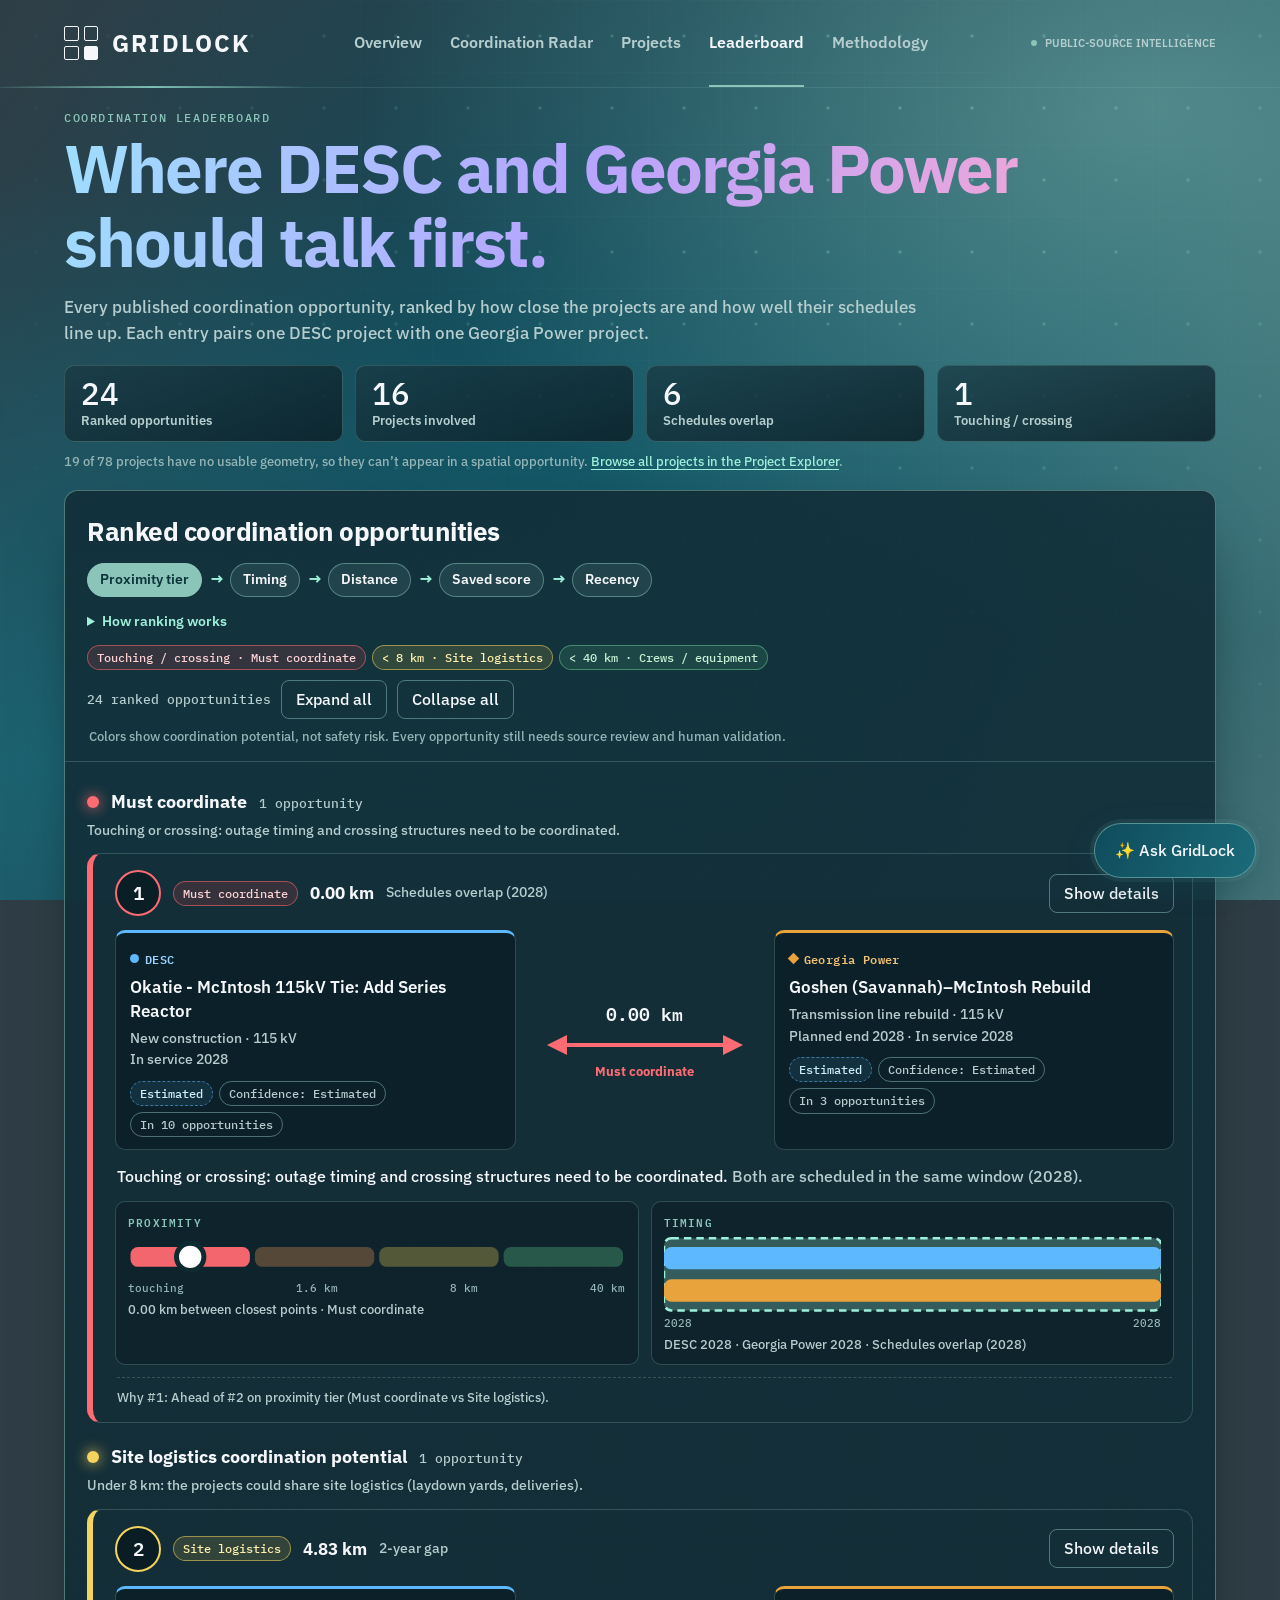
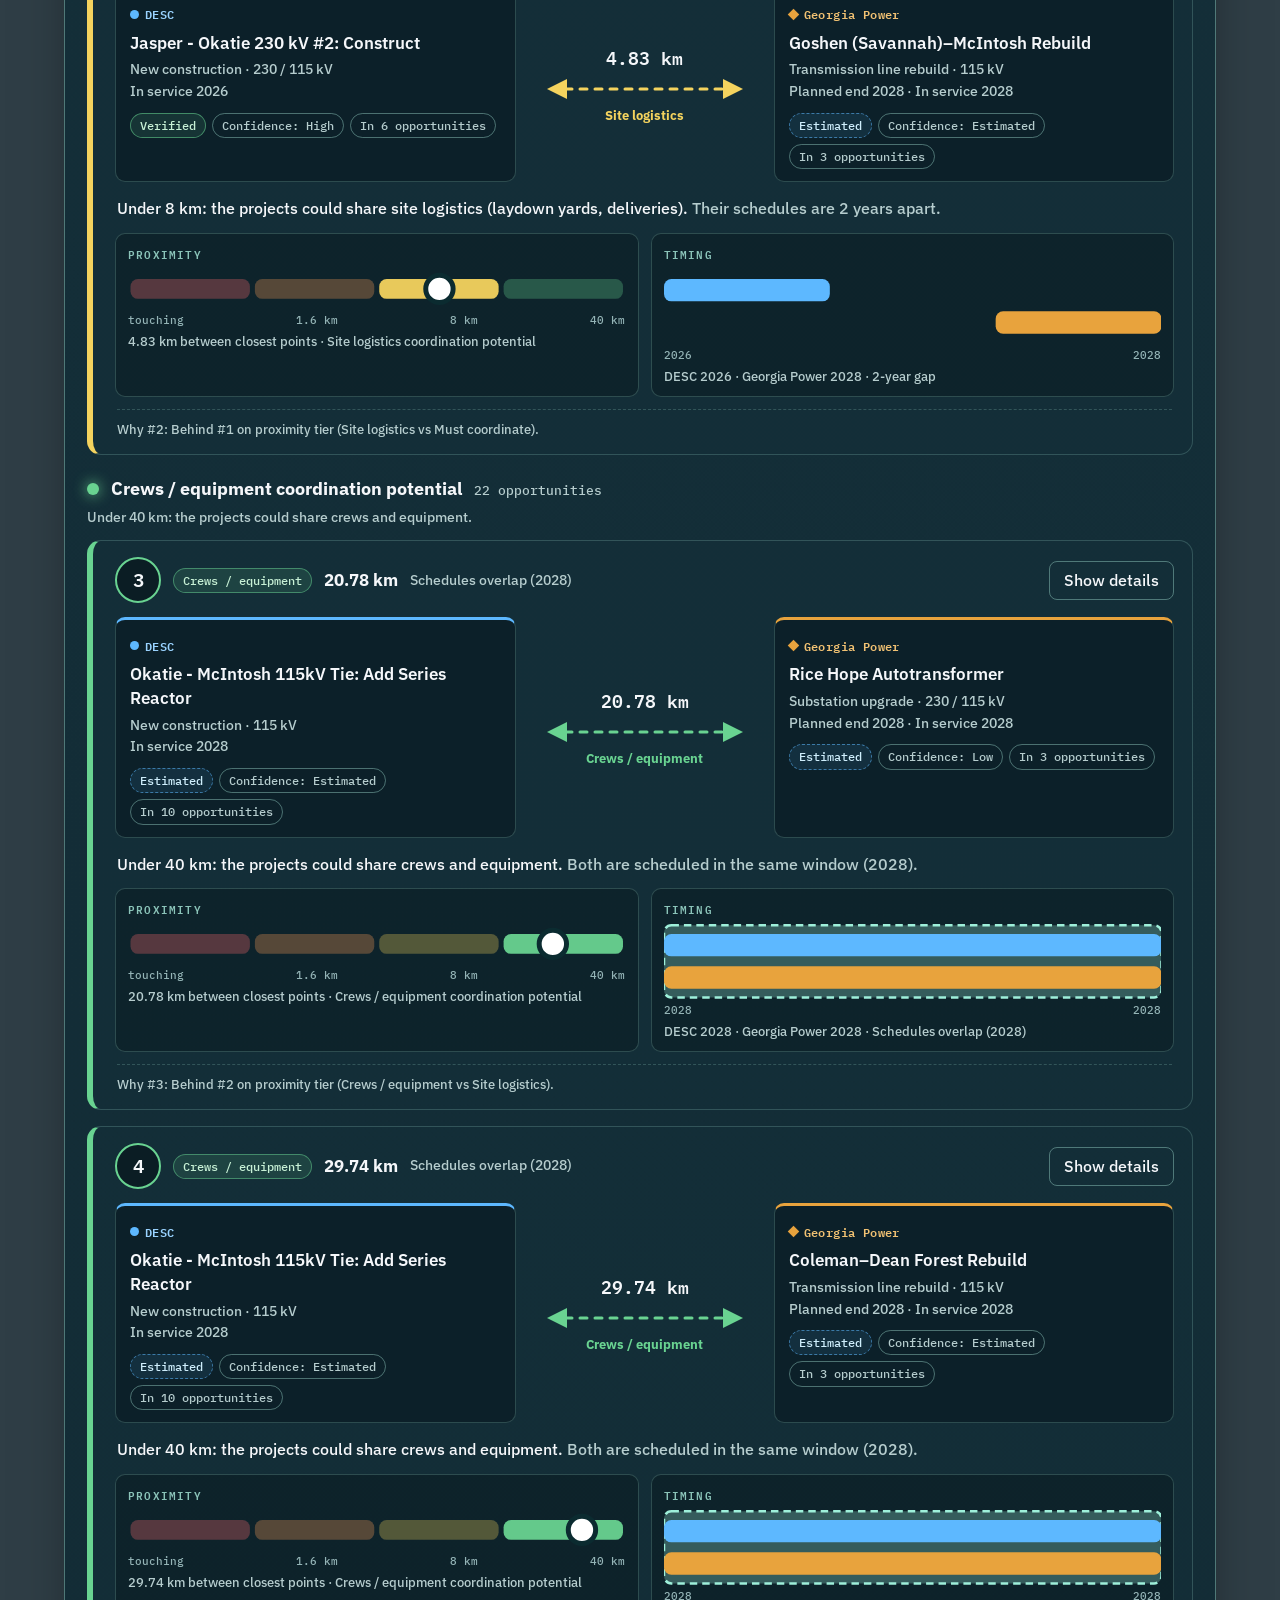
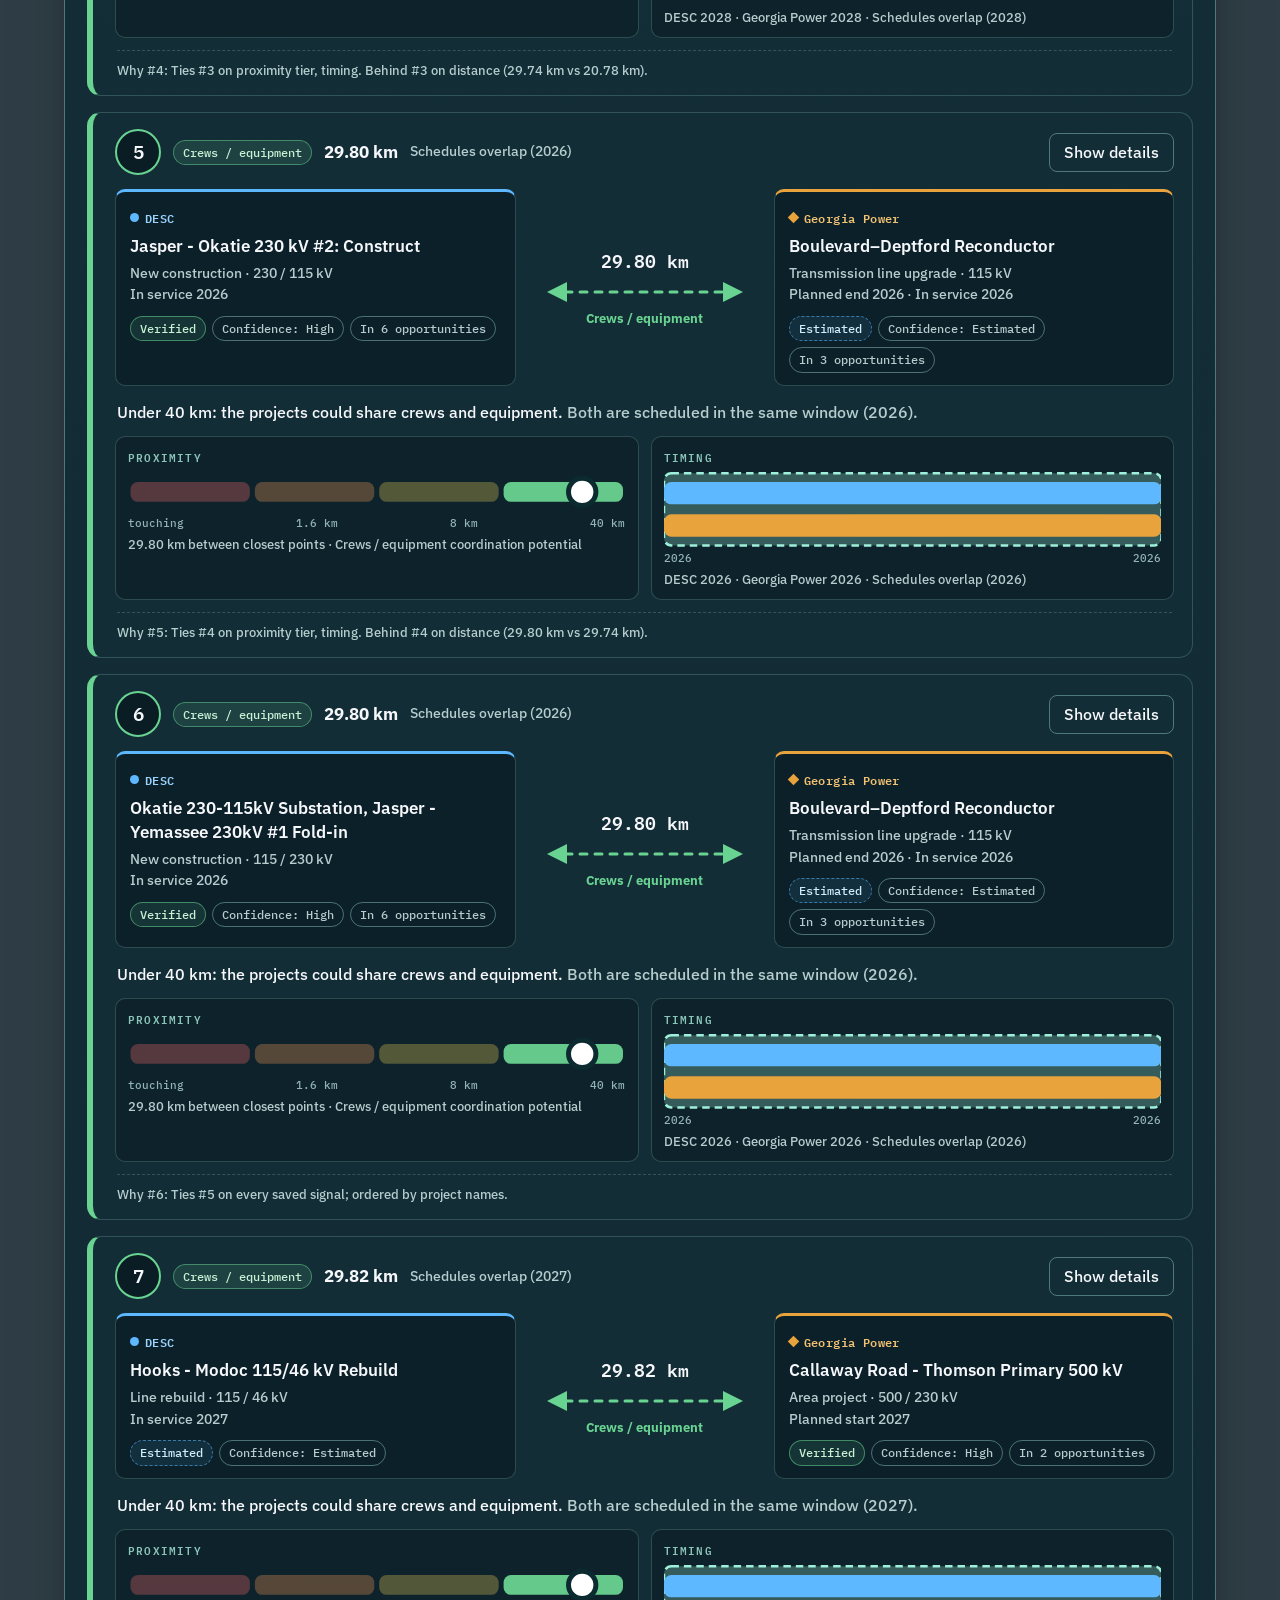
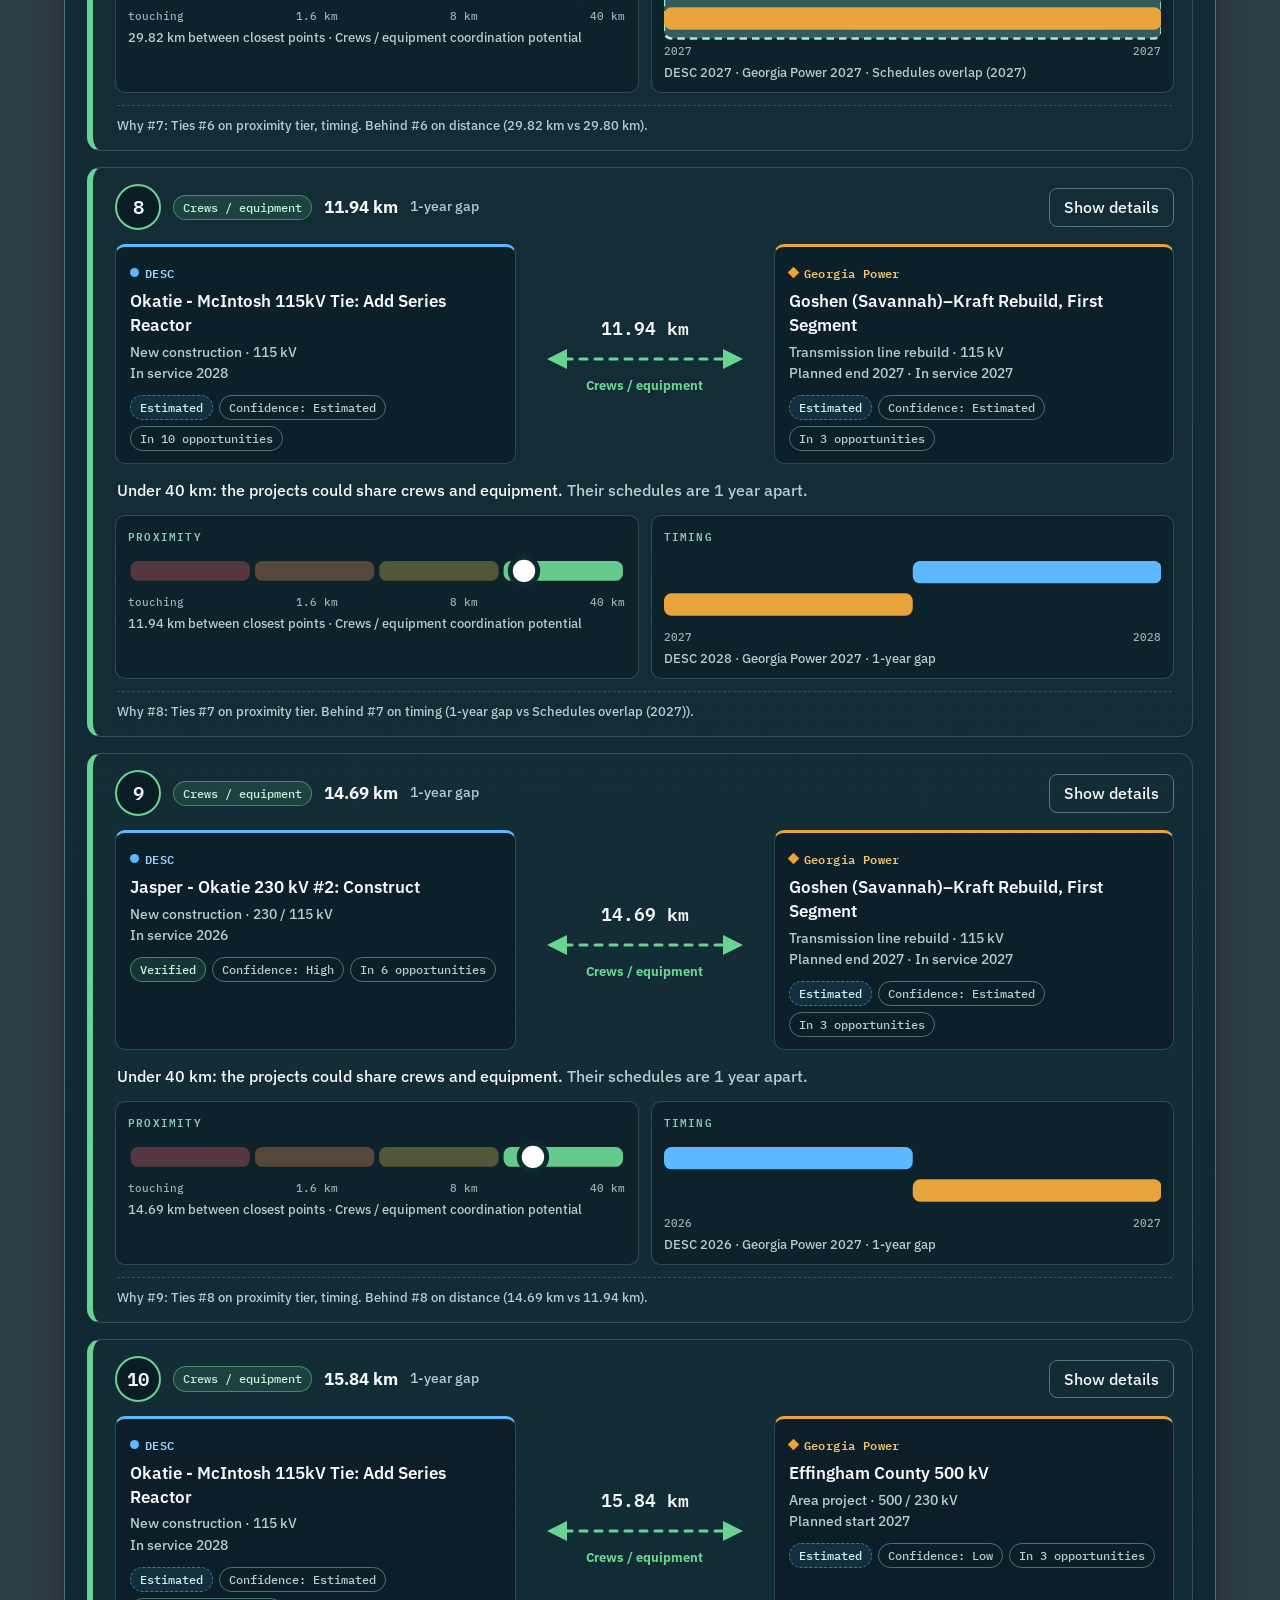
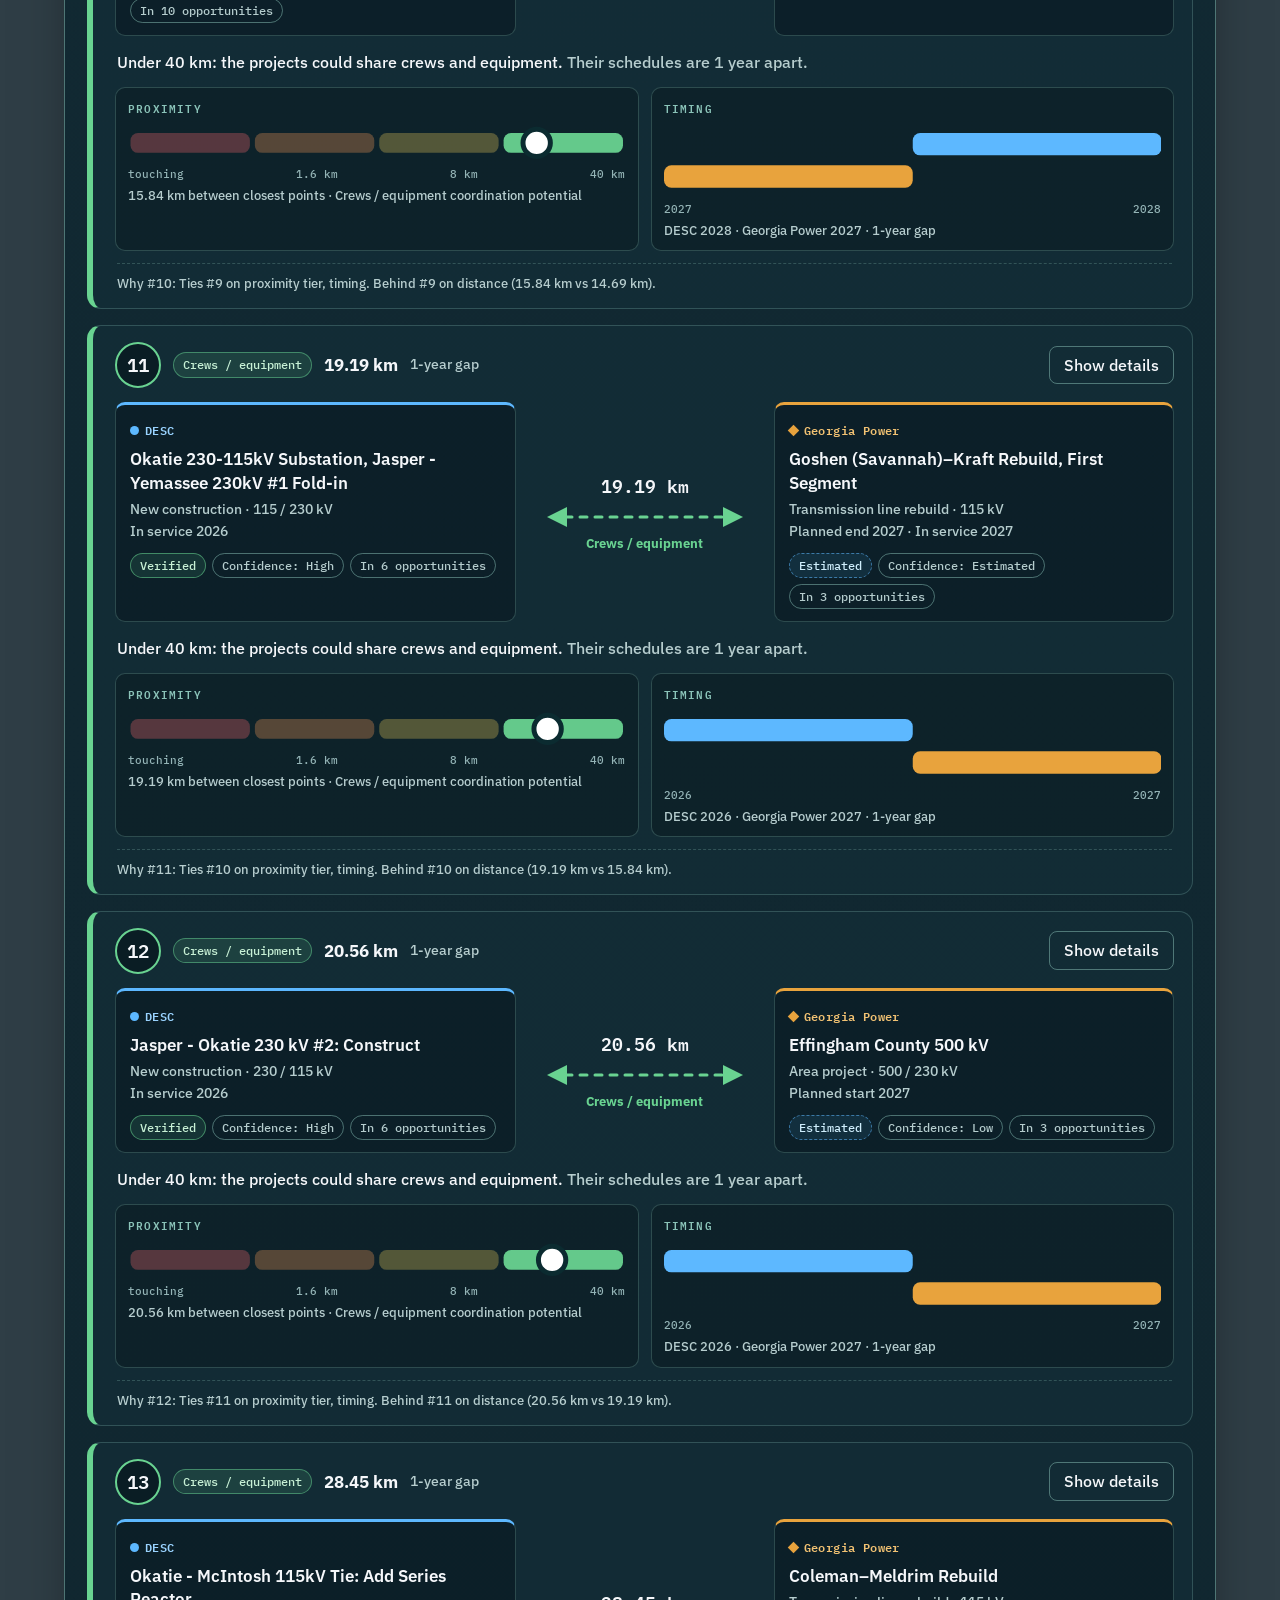
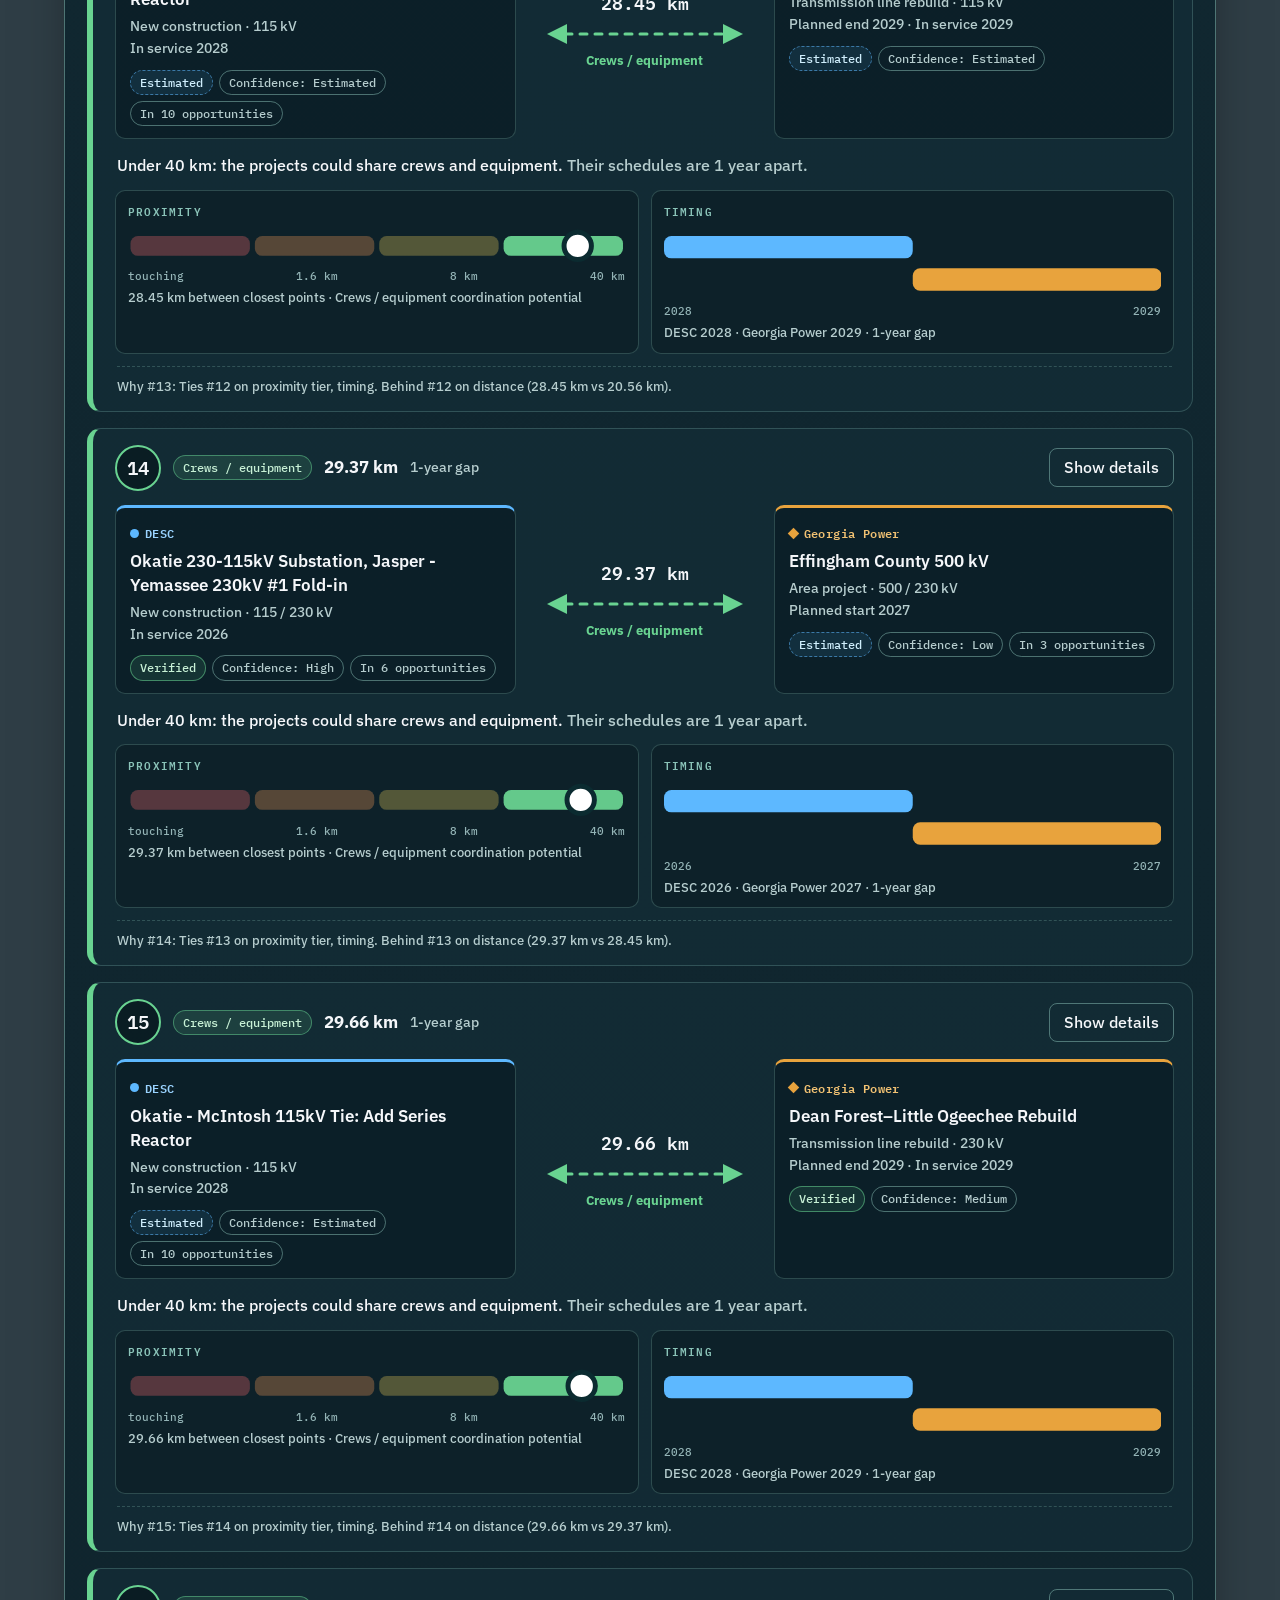
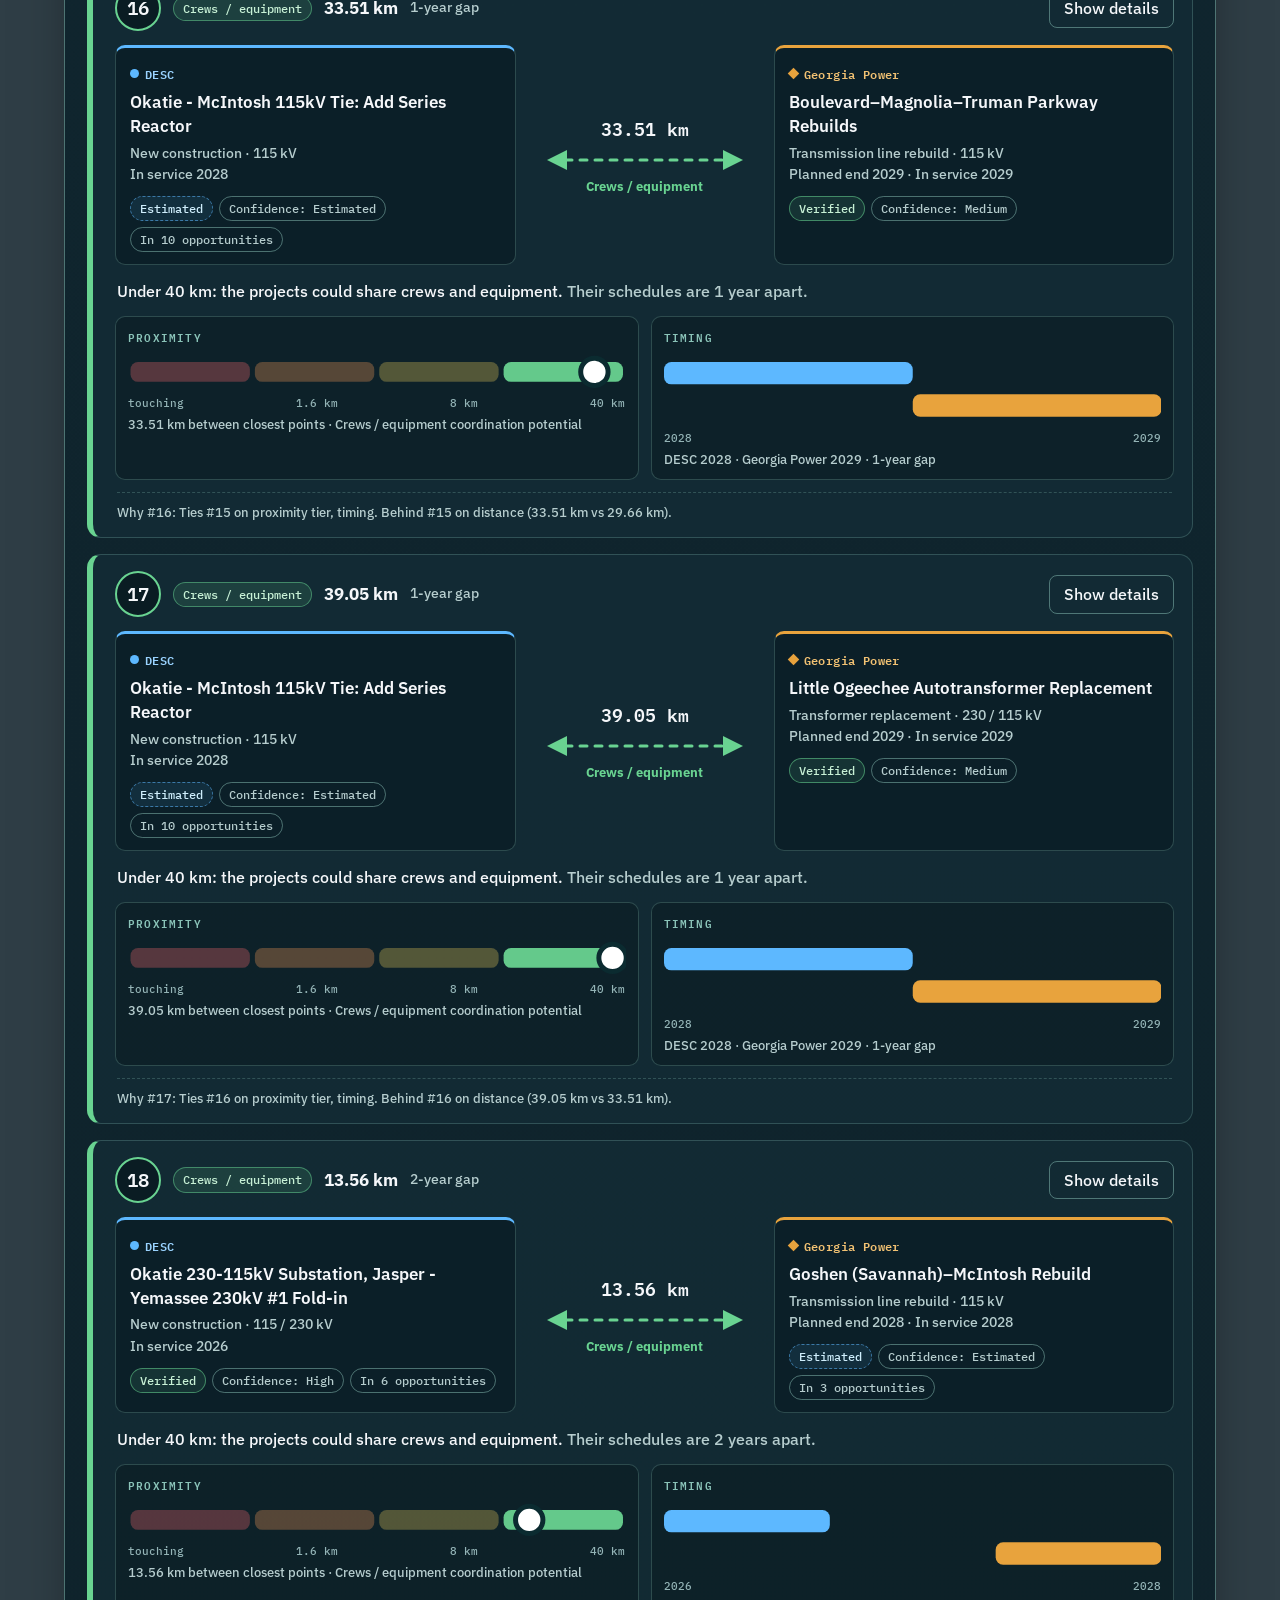
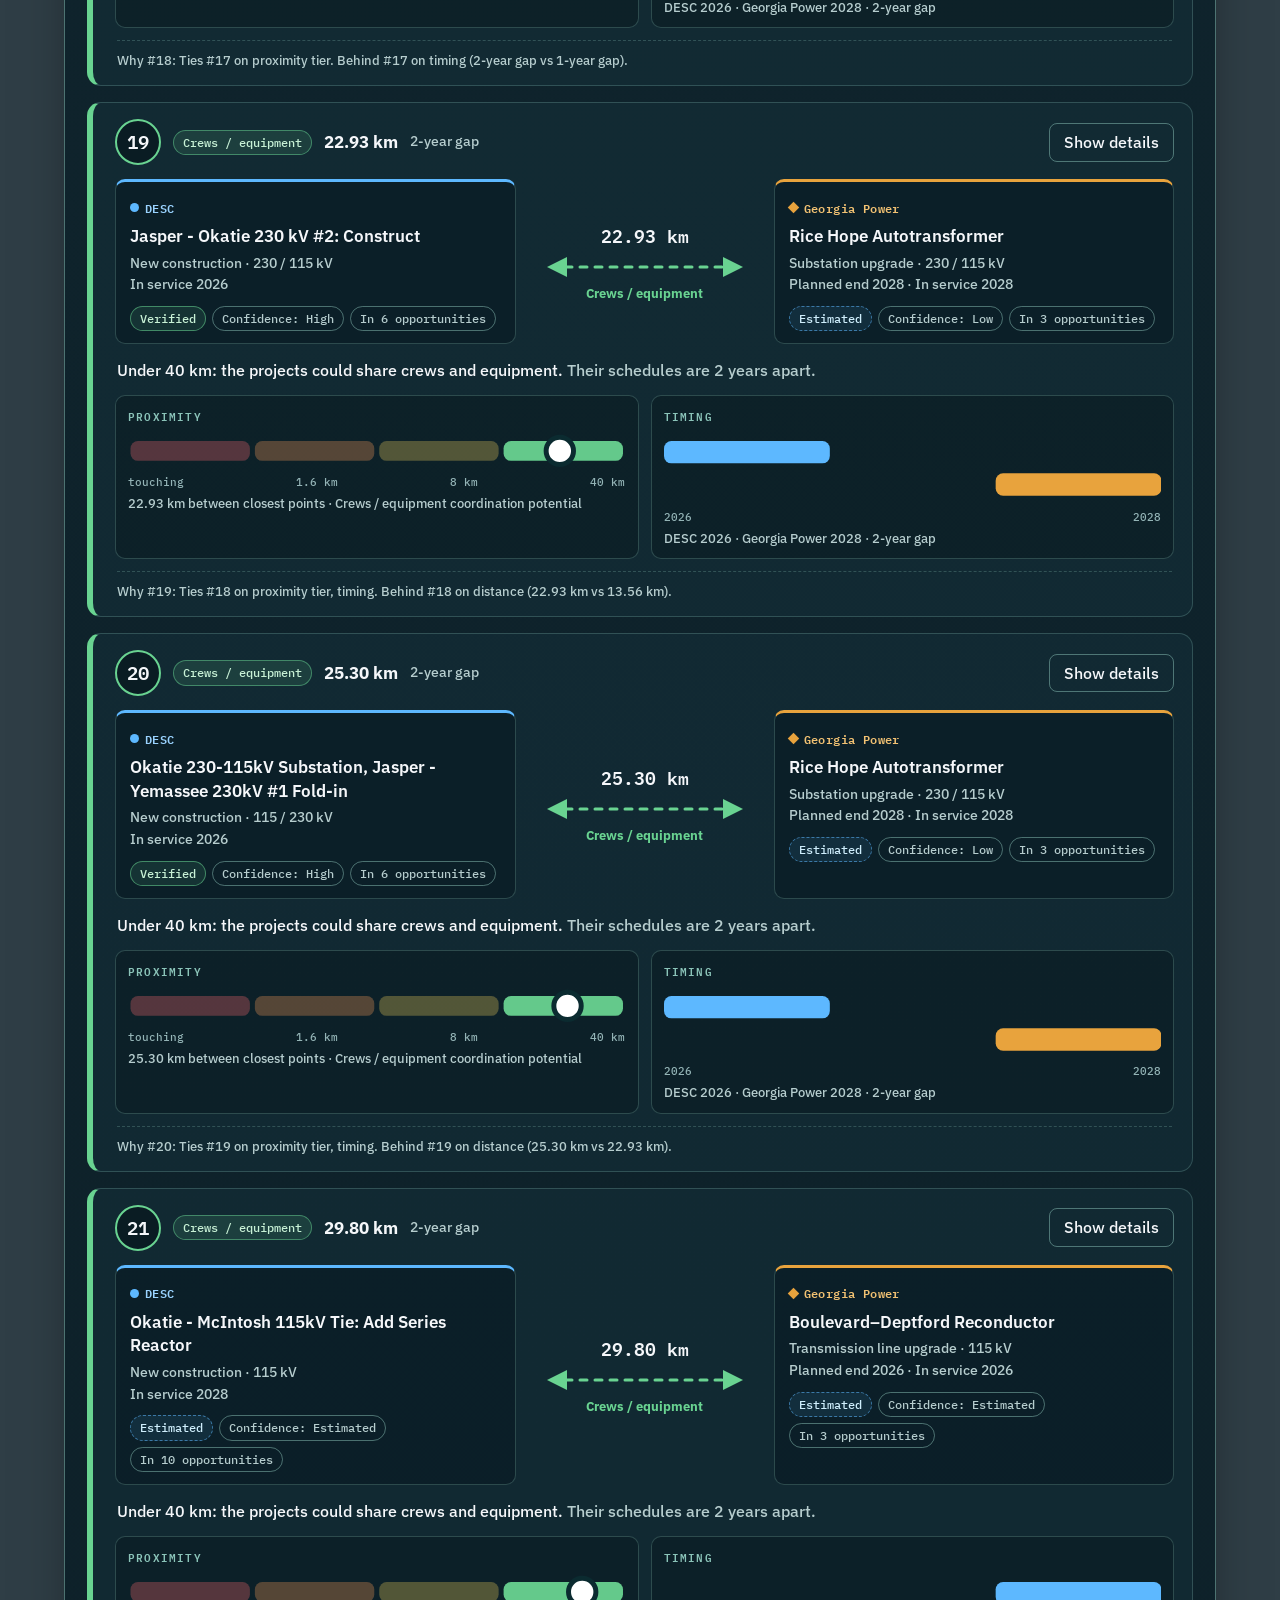
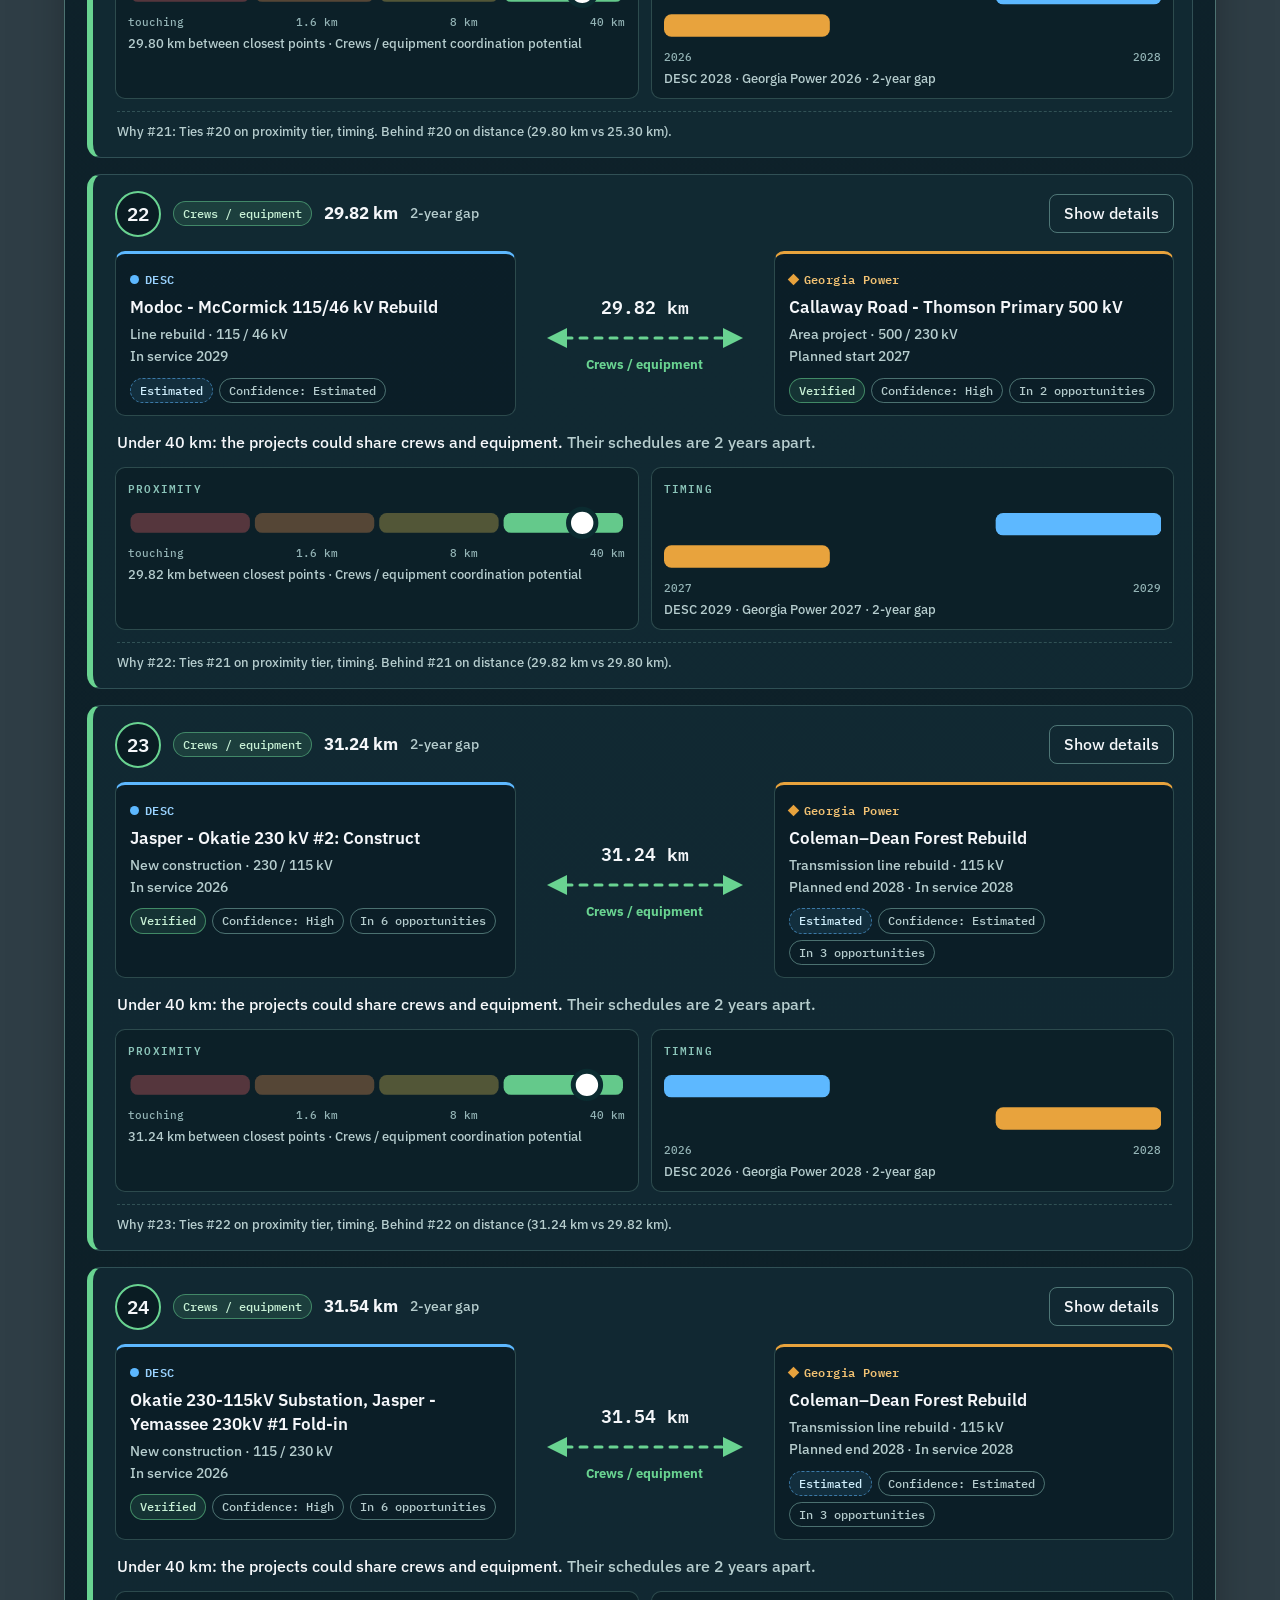
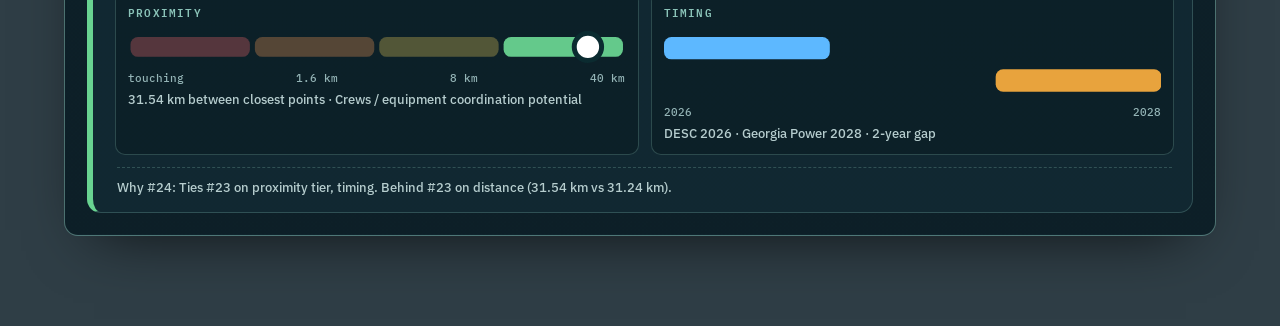
==== project-discovery.html @ 5f4339d6 "Add coordination leaderboard page and cost-impact estimates - New project-discovery page ranking the" ====
<!doctype html>
<html lang="en">
<head>
  <meta charset="utf-8">
  <meta name="viewport" content="width=device-width, initial-scale=1">
  <title>Coordination Leaderboard — GridLock</title>
  <meta name="description" content="Every published DESC and Georgia Power coordination opportunity, ranked by proximity first and timing second.">
  <link rel="preconnect" href="https://fonts.googleapis.com">
  <link rel="preconnect" href="https://fonts.gstatic.com" crossorigin>
  <link href="https://fonts.googleapis.com/css2?family=IBM+Plex+Sans:wght@400;500;600;700&family=IBM+Plex+Mono:wght@400;500&display=swap" rel="stylesheet">
  <link rel="stylesheet" href="shared-background.css">
  <link rel="stylesheet" href="project-discovery.css">
  <link rel="stylesheet" href="ai-analyst.css">
  <script src="canonical-data.js"></script>
  <script src="radar-model.js" defer></script>
  <script src="project-discovery-model.js" defer></script>
  <script src="project-discovery.js" defer></script>
</head>
<body class="project-discovery">
  <div class="pd-grid" aria-hidden="true"></div>
  <a class="pd-skip" href="#pd-board">Skip to the leaderboard</a>

  <header class="pd-header">
    <a class="pd-brand" href="./index.html" aria-label="GridLock overview"><span class="pd-mark" aria-hidden="true"><i></i><i></i><i></i><i></i></span>GRIDLOCK</a>
    <nav class="pd-nav" aria-label="Main navigation">
      <a href="./index.html">Overview</a>
      <a href="./index.html#radar">Coordination Radar</a>
      <a href="./project-explorer.html">Projects</a>
      <a href="./project-discovery.html" aria-current="page">Leaderboard</a>
      <a href="./index.html#methodology">Methodology</a>
    </nav>
    <span class="pd-status"><i aria-hidden="true"></i>PUBLIC-SOURCE INTELLIGENCE</span>
  </header>

  <main class="pd-main" id="pd-main">
    <section class="pd-hero" aria-labelledby="pd-title">
      <p class="pd-eyebrow">COORDINATION LEADERBOARD</p>
      <h1 id="pd-title">Where DESC and Georgia Power should talk first.</h1>
      <p class="pd-lede">Every published coordination opportunity, ranked by how close the projects are and how well their schedules line up. Each entry pairs one DESC project with one Georgia Power project.</p>
      <dl class="pd-stats" id="pd-stats" aria-label="Leaderboard at a glance">
        <div><dt>Ranked opportunities</dt><dd>—</dd></div>
        <div><dt>Projects involved</dt><dd>—</dd></div>
        <div><dt>Schedules overlap</dt><dd>—</dd></div>
        <div><dt>Touching / crossing</dt><dd>—</dd></div>
      </dl>
      <p class="pd-help pd-scopenote" id="pd-scopenote"></p>
    </section>

    <section class="pd-board" id="pd-board" aria-labelledby="pd-board-title" aria-busy="true" tabindex="-1">
      <div class="pd-board-head">
        <h2 id="pd-board-title">Ranked coordination opportunities</h2>
        <ol class="pd-recipe" id="pd-recipe" aria-label="How entries are ordered, most important first"></ol>
        <details class="pd-how" id="pd-how">
          <summary>How ranking works</summary>
          <div class="pd-how-body" id="pd-how-body"></div>
        </details>
        <div class="pd-boardbar">
          <ul class="pd-legend" id="pd-legend" aria-label="Jump to a proximity tier"></ul>
          <div class="pd-tools">
            <span class="pd-count" id="pd-count" role="status" aria-live="polite" aria-atomic="true">Loading…</span>
            <button type="button" class="pd-btn pd-btn-ghost" id="pd-expand" disabled>Expand all</button>
            <button type="button" class="pd-btn pd-btn-ghost" id="pd-collapse" disabled>Collapse all</button>
          </div>
        </div>
        <p class="pd-help">Colors show coordination potential, not safety risk. Every opportunity still needs source review and human validation.</p>
      </div>
      <div class="pd-note-bar" id="pd-focus-note" hidden></div>
      <div id="pd-board-body"><div class="pd-state" role="status"><span class="pd-spinner" aria-hidden="true"></span><h3>Building the leaderboard</h3><p>Reading and verifying canonical project records.</p></div></div>
    </section>
  </main>
  <script src="ai-analyst.js"></script>
</body>
</html>
---- shared-background.css ----
body { background:#2F3E46; isolation:isolate; }
  body::before {
    content:""; position:fixed; inset:0; z-index:-2; pointer-events:none;
    background:
      radial-gradient(ellipse at 90% 12%, rgba(139,196,185,.46), transparent 48%),
      radial-gradient(ellipse at 5% 85%, rgba(27,107,122,.8), transparent 55%),
      radial-gradient(ellipse at 45% 48%, rgba(15,76,92,.2), #2F3E4666 85%),
      linear-gradient(120deg, #2F3E46 0%, #0F4C5C 38%, #1B6B7A 72%, #8BC4B9 130%);
  }
  .ambient-particles { position:fixed; inset:0; overflow:hidden; pointer-events:none; z-index:-1; }
  .ambient-particles span {
    position:absolute; left:var(--x); top:110%; width:var(--size); height:var(--size);
    border-radius:50%; background:#8BC4B9; opacity:0;
    animation:particle-drift var(--duration) linear infinite;
    animation-delay:var(--delay);
  }
  @keyframes particle-drift {
    0% { transform:translate3d(0,0,0); opacity:0; }
    12% { opacity:.35; }
    80% { opacity:.22; }
    100% { transform:translate3d(65px,-125vh,0); opacity:0; }
  }
  @media(prefers-reduced-motion:reduce) { .ambient-particles { display:none; } }
  .ambient-network { position:fixed; inset:0; width:100%; height:100%; z-index:-1; pointer-events:none; opacity:.6; }
  .network-links { fill:none; stroke:#8BC4B9; stroke-width:.65; opacity:.3; }
  .network-nodes { fill:#b4e3d7; opacity:.65; }
  .network-flow { fill:none; stroke:#d1f4e9; stroke-width:1.6; stroke-linecap:round; stroke-dasharray:2 180; animation:network-flow 18s linear infinite; opacity:.7; }
  .network-flow.alt { animation-duration:26s; animation-direction:reverse; }
  @keyframes network-flow { to { stroke-dashoffset:-728; } }
  @media(max-width:820px) { .ambient-network { opacity:.35; } }
  @media(prefers-reduced-motion:reduce) { .network-flow { animation:none; display:none; } }
---- project-discovery.css ----
/* GridLock — Coordination Leaderboard. Everything is scoped to body.project-discovery / .pd-* */
.project-discovery {
  --pd-ink:#f5f7fa; --pd-muted:#b6cdce; --pd-dim:#94b4b6; --pd-mint:#8bc4b9; --pd-glow:#9ef0da;
  --pd-surface:rgba(12,32,40,.86); --pd-surface-2:rgba(24,56,66,.7); --pd-line:rgba(139,196,185,.26); --pd-line-strong:rgba(139,196,185,.5);
  --pd-desc:#5db8ff; --pd-gpc:#e8a33d;
  --tier-must:#ff6b72; --tier-land:#ff9f5a; --tier-logistics:#f4d35e; --tier-crews:#69d391; --tier-none:#7fa5a8;
  margin:0; min-height:100vh; color:var(--pd-ink); font:500 16px/1.55 "IBM Plex Sans",system-ui,sans-serif; color-scheme:dark; overflow-x:hidden;
}
.project-discovery *, .project-discovery *::before, .project-discovery *::after { box-sizing:border-box; }
.project-discovery [hidden] { display:none !important; }
.project-discovery a { color:var(--pd-glow); text-underline-offset:3px; }
.project-discovery button { font:inherit; color:inherit; }
.project-discovery :focus-visible { outline:2px solid var(--pd-glow); outline-offset:3px; border-radius:4px; }
.pd-sr-only { position:absolute !important; width:1px; height:1px; overflow:hidden; clip:rect(0 0 0 0); white-space:nowrap; }

/* ambient grid (decorative; never geography) */
.pd-grid { position:fixed; inset:-72px; z-index:-1; pointer-events:none; opacity:.55;
  background-image:linear-gradient(rgba(139,196,185,.09) 1px,transparent 1px),linear-gradient(90deg,rgba(139,196,185,.09) 1px,transparent 1px),radial-gradient(circle,rgba(158,240,218,.5) 1.4px,transparent 2px);
  background-size:72px 72px; -webkit-mask-image:radial-gradient(ellipse at 70% 20%,#000 0,transparent 75%); mask-image:radial-gradient(ellipse at 70% 20%,#000 0,transparent 75%);
  animation:pd-drift 60s linear infinite; }
@keyframes pd-drift { to { transform:translate3d(72px,72px,0); } }
.pd-skip { position:absolute; left:12px; top:-60px; z-index:50; background:var(--pd-glow); color:#0b2b30 !important; padding:10px 14px; border-radius:6px; font-weight:700; text-decoration:none; }
.pd-skip:focus { top:12px; }

/* header */
.pd-header { position:relative; display:flex; align-items:center; justify-content:space-between; gap:22px; min-height:84px; padding:0 5%; border-bottom:1px solid rgba(139,196,185,.16); }
.pd-header::after { content:""; position:absolute; left:0; bottom:-1px; height:2px; width:24%; background:linear-gradient(90deg,transparent,var(--pd-glow),transparent); opacity:.7; animation:pd-signal 9s ease-in-out infinite; }
@keyframes pd-signal { 0%,100% { transform:translateX(0); } 50% { transform:translateX(320%); } }
.pd-brand { display:flex; align-items:center; gap:14px; color:var(--pd-ink) !important; font-size:24px; font-weight:700; letter-spacing:2.2px; text-decoration:none; }
.pd-mark { display:grid; grid-template-columns:repeat(2,1fr); gap:5px; width:34px; height:34px; flex:none; }
.pd-mark i { border:1.5px solid var(--pd-ink); border-radius:2px; } .pd-mark i:last-child { background:var(--pd-ink); }
.pd-nav { display:flex; align-items:center; gap:28px; }
.pd-nav a { color:var(--pd-muted); text-decoration:none; font-size:16px; font-weight:600; padding:30px 0; border-bottom:2px solid transparent; white-space:nowrap; }
.pd-nav a:hover { color:var(--pd-ink); } .pd-nav a[aria-current="page"] { color:var(--pd-ink); border-color:var(--pd-mint); }
.pd-status { display:flex; align-items:center; gap:8px; color:var(--pd-muted); font-size:11px; font-weight:600; white-space:nowrap; }
.pd-status i { width:6px; height:6px; border-radius:50%; background:var(--pd-mint); animation:pd-ping 2.6s ease-out infinite; }
@keyframes pd-ping { 0% { box-shadow:0 0 0 0 rgba(139,196,185,.6); } 100% { box-shadow:0 0 0 9px rgba(139,196,185,0); } }

/* hero */
.pd-main { max-width:1280px; margin:0 auto; padding:22px 5% 90px; }
.pd-eyebrow { margin:0 0 6px; font:500 12px "IBM Plex Mono",monospace; letter-spacing:1.6px; color:var(--pd-mint); }
.pd-hero h1 { margin:0 0 10px; font-family:"IBM Plex Sans",sans-serif; font-size:clamp(40px,5.2vw,72px); line-height:1.12; letter-spacing:-2px; font-weight:700; padding-bottom:4px; color:#bce6de; }
@supports ((background-clip:text) or (-webkit-background-clip:text)) { .pd-hero h1 { background-image:linear-gradient(110deg,#9edfff 0%,#b6a4ff 18%,#f5a6d5 36%,#ffd49b 54%,#bce99e 72%,#91e4d6 86%,#9edfff 100%); background-size:250% 100%; -webkit-background-clip:text; background-clip:text; color:transparent; animation:pd-flow 7s linear infinite; } }
@keyframes pd-flow { from { background-position:0% 50%; } to { background-position:166.6667% 50%; } }
.pd-lede { max-width:52em; margin:0 0 18px; color:var(--pd-muted); font-size:17px; }
.pd-stats { display:grid; grid-template-columns:repeat(4,minmax(0,1fr)); gap:12px; margin:0 0 10px; }
.pd-stats > div { display:flex; flex-direction:column; padding:10px 16px; border:1px solid var(--pd-line); border-radius:10px; background:linear-gradient(160deg,var(--pd-surface-2),var(--pd-surface)); }
.pd-stats dt { order:2; color:var(--pd-muted); font-size:13px; font-weight:600; }
.pd-stats dd { order:1; margin:0; font:500 clamp(26px,2.4vw,32px)/1.15 "IBM Plex Mono",monospace; }
.pd-help { margin:8px 2px 0; color:var(--pd-dim); font-size:13px; line-height:1.5; }
.pd-scopenote { margin:0 0 4px; }

/* shared bits */
.pd-btn { min-height:38px; padding:6px 14px; border-radius:8px; border:1px solid var(--pd-line-strong); background:var(--pd-mint); color:#0e343b; font-weight:700; font-size:14px; cursor:pointer; transition:transform .15s, background .15s; }
.pd-btn:hover:not(:disabled) { background:#b3d8cf; transform:translateY(-1px); }
.pd-btn:disabled { opacity:.5; cursor:default; }
.pd-btn-ghost { background:transparent; color:var(--pd-glow); } .pd-btn-ghost:hover:not(:disabled) { background:rgba(139,196,185,.16); }
.pd-chip { display:inline-flex; align-items:center; gap:5px; padding:2px 9px; border:1px solid var(--pd-line-strong); border-radius:999px; font:500 12px/1.6 "IBM Plex Mono",monospace; color:var(--pd-muted); }
.pd-badges { display:flex; flex-wrap:wrap; gap:6px; margin-top:10px; }
.pd-geo-verified { color:#c8f1d6; border-color:rgba(105,211,145,.55); background:rgba(89,179,125,.14); }
.pd-geo-estimated { color:#cfeefc; border-color:rgba(93,184,255,.55); border-style:dashed; background:rgba(93,184,255,.1); }
.pd-geo-unresolved { color:#d6dcde; border-color:rgba(190,200,203,.45); border-style:dotted; }
.pd-tier.is-must { background:rgba(229,72,77,.16); border-color:rgba(255,107,114,.55); color:#ffd3d5; }
.pd-tier.is-land { background:rgba(242,153,74,.16); border-color:rgba(255,159,90,.55); color:#ffddc2; }
.pd-tier.is-logistics { background:rgba(242,201,76,.14); border-color:rgba(244,211,94,.55); color:#fff0ad; }
.pd-tier.is-crews { background:rgba(89,179,125,.16); border-color:rgba(105,211,145,.5); color:#c8f1d6; }
.pd-util { display:inline-flex; align-items:center; gap:6px; font:600 12px "IBM Plex Mono",monospace; letter-spacing:.4px; }
.pd-util.is-desc { color:#9ad3ff; } .pd-util.is-gpc { color:#f2c273; }
.pd-dot { display:inline-block; width:9px; height:9px; }
.pd-dot-desc { border-radius:50%; background:var(--pd-desc); } .pd-dot-gpc { background:var(--pd-gpc); transform:rotate(45deg) scale(.9); }
.pd-state { padding:44px 24px; text-align:center; color:var(--pd-muted); }
.pd-state h3 { margin:6px 0 8px; color:var(--pd-ink); font-size:20px; } .pd-state p { margin:0 auto 16px; max-width:34em; }
.pd-state-icon { font-size:34px; color:var(--pd-glow); }
.pd-spinner { display:inline-block; width:30px; height:30px; border:3px solid rgba(139,196,185,.3); border-top-color:var(--pd-glow); border-radius:50%; animation:pd-spin .9s linear infinite; }
@keyframes pd-spin { to { transform:rotate(360deg); } }

/* board head */
.pd-board { margin-top:18px; border:1px solid var(--pd-line-strong); border-radius:14px; background:linear-gradient(180deg,rgba(18,46,56,.9),rgba(10,28,36,.9)); box-shadow:0 24px 60px -30px rgba(0,0,0,.8); }
.pd-board:focus { outline:none; }
.pd-board-head { padding:20px 22px 14px; border-bottom:1px solid var(--pd-line); }
.pd-board-head h2 { margin:0 0 12px; font-size:26px; letter-spacing:-.5px; }
.pd-recipe { display:flex; flex-wrap:wrap; align-items:center; gap:8px 6px; margin:0 0 10px; padding:0; list-style:none; counter-reset:step; }
.pd-recipe li { display:inline-flex; align-items:center; gap:6px; counter-increment:step; }
.pd-recipe li span { padding:5px 12px; border:1px solid var(--pd-line-strong); border-radius:999px; background:rgba(139,196,185,.12); font-weight:600; font-size:14px; }
.pd-recipe li:first-child span { background:var(--pd-mint); color:#0e343b; border-color:var(--pd-mint); }
.pd-recipe li:not(:last-child)::after { content:"→"; color:var(--pd-glow); font-weight:700; margin-left:2px; }
.pd-how summary { cursor:pointer; color:var(--pd-glow); font-weight:600; font-size:14px; padding:4px 0; }
.pd-how-body { padding:12px 14px; margin-top:6px; border:1px solid var(--pd-line); border-radius:10px; background:rgba(8,24,30,.6); font-size:14px; }
.pd-how-body ol { margin:0 0 10px; padding-left:22px; } .pd-how-body li { margin:0 0 8px; } .pd-how-body li span { display:block; color:var(--pd-muted); } .pd-how-body p { margin:0; color:var(--pd-muted); }
.pd-boardbar { display:flex; flex-wrap:wrap; align-items:center; justify-content:space-between; gap:10px 16px; margin-top:8px; }
.pd-legend { display:flex; flex-wrap:wrap; gap:6px; margin:0; padding:0; list-style:none; }
.pd-legend a { text-decoration:none; } .pd-legend a:hover { filter:brightness(1.2); }
.pd-tools { display:flex; flex-wrap:wrap; align-items:center; gap:8px 10px; }
.pd-count { font:500 13px "IBM Plex Mono",monospace; color:var(--pd-muted); }
.pd-note-bar { display:flex; flex-wrap:wrap; align-items:center; gap:8px 14px; padding:10px 22px; background:rgba(244,211,94,.1); border-bottom:1px solid rgba(244,211,94,.3); color:#f7e7a3; font-size:14px; }
.pd-note-bar .pd-btn { min-height:32px; padding:3px 12px; }
#pd-board-body { padding:6px 22px 22px; }

/* tier groups */
.pd-group { margin:20px 0 0; scroll-margin-top:12px; }
.pd-group-head { display:flex; flex-wrap:wrap; align-items:baseline; gap:4px 12px; margin:0 0 12px; font-size:18px; font-weight:700; }
.pd-group-head::before { content:""; align-self:center; width:12px; height:12px; border-radius:50%; background:var(--tier-none); }
.pd-group.is-must .pd-group-head::before { background:var(--tier-must); box-shadow:0 0 14px var(--tier-must); }
.pd-group.is-land .pd-group-head::before { background:var(--tier-land); box-shadow:0 0 14px var(--tier-land); }
.pd-group.is-logistics .pd-group-head::before { background:var(--tier-logistics); box-shadow:0 0 14px var(--tier-logistics); }
.pd-group.is-crews .pd-group-head::before { background:var(--tier-crews); box-shadow:0 0 14px var(--tier-crews); }
.pd-group-head small { color:var(--pd-muted); font:500 13px "IBM Plex Mono",monospace; }
.pd-group-meaning { flex-basis:100%; margin:0; color:var(--pd-muted); font-size:14px; font-weight:500; }
.pd-lb { list-style:none; margin:0; padding:0; display:grid; gap:16px; }

/* one opportunity: DESC project <-> Georgia Power project */
.pd-pair { --tier:var(--tier-none); position:relative; padding:16px 18px 14px 22px; border:1px solid var(--pd-line); border-left:6px solid var(--tier); border-radius:14px; background:rgba(20,48,58,.6); scroll-margin-top:14px; animation:pd-rise .45s ease both; }
.pd-pair.is-must { --tier:var(--tier-must); } .pd-pair.is-land { --tier:var(--tier-land); } .pd-pair.is-logistics { --tier:var(--tier-logistics); } .pd-pair.is-crews { --tier:var(--tier-crews); }
.pd-pair:hover { border-color:var(--pd-line-strong); border-left-color:var(--tier); }
.pd-pair.is-focus { box-shadow:0 0 0 2px var(--pd-glow),0 14px 36px -16px rgba(158,240,218,.55); background:rgba(40,88,100,.55); }
@keyframes pd-rise { from { opacity:0; transform:translateY(10px); } to { opacity:1; transform:none; } }
.pd-pair-head { display:flex; flex-wrap:wrap; align-items:center; gap:8px 12px; margin-bottom:14px; }
.pd-rank { display:grid; place-items:center; width:46px; height:46px; flex:none; border-radius:50%; border:2px solid var(--tier); background:rgba(8,24,30,.75); font:600 19px "IBM Plex Mono",monospace; }
.pd-pair-key { font-weight:700; font-size:17px; } .pd-pair-sub { color:var(--pd-muted); font-size:14px; }
.pd-toggle { margin-left:auto; }
.pd-pair-body { display:grid; grid-template-columns:minmax(0,1fr) minmax(170px,230px) minmax(0,1fr); align-items:stretch; gap:14px; }
.pd-proj { min-width:0; padding:12px 14px; border:1px solid var(--pd-line); border-top:3px solid var(--pd-desc); border-radius:10px; background:rgba(10,28,36,.7); }
.pd-proj.is-gpc { border-top-color:var(--pd-gpc); }
.pd-proj.is-focus { border-color:var(--pd-glow); box-shadow:0 0 0 1px var(--pd-glow); }
.pd-proj-name { display:block; margin:6px 0 4px; font-size:17px; font-weight:600; line-height:1.4; color:var(--pd-ink) !important; text-decoration:none; overflow-wrap:anywhere; }
.pd-proj-name:hover { text-decoration:underline; }
.pd-proj-meta { display:block; color:var(--pd-muted); font-size:14px; }
.pd-link { display:flex; flex-direction:column; align-items:center; justify-content:center; gap:4px; color:var(--tier); text-align:center; min-width:0; }
.pd-link-km { font:600 18px "IBM Plex Mono",monospace; color:var(--pd-ink); }
.pd-link-tier { font-size:13px; font-weight:700; }
.pd-arrow { display:block; width:100%; height:26px; overflow:visible; }
.pd-arrow-v { display:none; }
.pd-arrow line { stroke:currentColor; stroke-width:3; stroke-linecap:round; stroke-dasharray:7 8; animation:pd-dash 1.1s linear infinite; }
.pd-arrow path { fill:currentColor; }
@keyframes pd-dash { to { stroke-dashoffset:-30; } }
.pd-pair.is-must .pd-arrow line { stroke-dasharray:none; animation:none; stroke-width:4; }
.pd-pair-desc { margin:14px 2px 0; font-size:16px; } .pd-pair-desc span { color:var(--pd-muted); }
.pd-signals { display:grid; grid-template-columns:repeat(2,minmax(0,1fr)); gap:12px; margin-top:12px; }
.pd-signal { padding:10px 12px; border:1px solid var(--pd-line); border-radius:10px; background:rgba(8,24,30,.5); min-width:0; }
.pd-signal-title { margin:0 0 6px; font:600 11px "IBM Plex Mono",monospace; letter-spacing:1.2px; color:var(--pd-mint); }
.pd-signal svg { display:block; width:100%; height:auto; }
.pd-signal-cap { margin:6px 0 0; color:var(--pd-muted); font-size:13px; line-height:1.4; }
.pd-zone { fill:rgba(255,255,255,.08); } .pd-zone.is-must { fill:var(--tier-must); } .pd-zone.is-land { fill:var(--tier-land); } .pd-zone.is-logistics { fill:var(--tier-logistics); } .pd-zone.is-crews { fill:var(--tier-crews); }
.pd-zone { opacity:.3; } .pd-zone.on { opacity:.95; }
.pd-marker { fill:#fff; stroke:#0b2b30; stroke-width:2; }
.pd-bar-desc { fill:var(--pd-desc); } .pd-bar-gpc { fill:var(--pd-gpc); }
.pd-bar-overlap { fill:rgba(158,240,218,.28); stroke:var(--pd-glow); stroke-width:1; stroke-dasharray:3 2; }
.pd-scale { display:flex; justify-content:space-between; margin:4px 0 0; font:500 11px "IBM Plex Mono",monospace; color:var(--pd-dim); }
.pd-why { margin:12px 2px 0; padding-top:10px; border-top:1px dashed var(--pd-line); color:var(--pd-muted); font-size:13px; }

/* details (built on demand) */
.pd-details { margin-top:14px; padding-top:14px; border-top:1px solid var(--pd-line); }
.pd-details h3 { margin:0 0 10px; font:600 12px "IBM Plex Mono",monospace; letter-spacing:1.3px; color:var(--pd-mint); }
.pd-analysis { display:grid; gap:10px; margin-bottom:16px; }
.pd-note { margin:0; padding:10px 14px; border-left:3px solid var(--pd-mint); border-radius:0 8px 8px 0; background:rgba(139,196,185,.1); font-size:15px; }
.pd-impact { display:grid; gap:8px; padding:14px; border:1px solid rgba(139,196,185,.35); border-radius:10px; background:rgba(139,196,185,.07); font-size:15px; }
.pd-impact-range { font-size:28px; font-weight:700; line-height:1.15; }
.pd-impact-base { font-weight:600; }
.pd-impact-disclaimer, .pd-impact-caution, .pd-impact p { margin:0; }
.pd-impact-disclaimer { font-style:italic; }
.pd-impact-list { margin:0; padding-left:20px; }
.pd-impact-method summary { cursor:pointer; font-weight:600; }
.pd-impact-method p { margin:8px 0 0; } .pd-impact-formula { font-weight:600; }
.pd-impact a { color:inherit; text-decoration:underline; }
.pd-note.is-warn { border-left-color:var(--tier-logistics); background:rgba(244,211,94,.1); }
.pd-detail-cols { display:grid; grid-template-columns:repeat(2,minmax(0,1fr)); gap:14px; }
.pd-col { min-width:0; padding:12px 14px; border:1px solid var(--pd-line); border-top:3px solid var(--pd-desc); border-radius:10px; background:rgba(10,28,36,.6); }
.pd-col.is-gpc { border-top-color:var(--pd-gpc); }
.pd-col h4 { margin:0 0 6px; font-size:16px; overflow-wrap:anywhere; }
.pd-col h5 { margin:14px 0 4px; font:600 11px "IBM Plex Mono",monospace; letter-spacing:1.2px; color:var(--pd-mint); }
.pd-facts { display:grid; margin:0; }
.pd-facts > div { display:grid; grid-template-columns:minmax(96px,150px) minmax(0,1fr); gap:2px 12px; padding:6px 0; border-bottom:1px dashed var(--pd-line); font-size:14px; }
.pd-facts > div:last-child { border-bottom:0; }
.pd-facts dt { color:var(--pd-muted); font-weight:600; } .pd-facts dd { margin:0; overflow-wrap:anywhere; }
.pd-missing { color:var(--pd-dim); font-style:italic; }
.pd-limits { margin:0; padding:0; list-style:none; display:grid; gap:6px; font-size:14px; }
.pd-limits li { position:relative; padding-left:22px; }
.pd-limits li::before { content:"!"; position:absolute; left:0; top:2px; width:15px; height:15px; border-radius:50%; background:rgba(244,211,94,.2); color:#f7e7a3; font:700 10px/15px "IBM Plex Mono",monospace; text-align:center; }
.pd-explorer-link { display:inline-block; margin-top:10px; font-size:14px; font-weight:600; }

@media (max-width:1180px) { .pd-status { display:none; } .pd-nav { gap:20px; } }
@media (max-width:900px) {
  .pd-pair-body { grid-template-columns:minmax(0,1fr); gap:6px; }
  .pd-link { flex-direction:row; flex-wrap:wrap; justify-content:center; gap:4px 14px; padding:2px 0; }
  .pd-arrow-h { display:none; } .pd-arrow-v { display:block; width:26px; height:44px; }
  .pd-link-km, .pd-link-tier { flex:none; }
  .pd-signals, .pd-detail-cols { grid-template-columns:minmax(0,1fr); }
  .pd-stats { grid-template-columns:repeat(2,minmax(0,1fr)); }
}
@media (max-width:820px) {
  .pd-header { flex-wrap:wrap; padding-top:14px; min-height:0; }
  .pd-nav { order:3; width:100%; flex-wrap:wrap; justify-content:flex-start; gap:0 22px; }
  .pd-nav a { padding:14px 0 10px; font-size:14px; }
}
@media (max-width:620px) {
  .pd-main { padding:24px 12px 96px; } .pd-header { padding:14px 16px 0; } .pd-brand { font-size:20px; }
  .pd-hero { padding:0 4px; } .pd-hero h1 { font-size:clamp(34px,9vw,43px); letter-spacing:-1.3px; } .pd-lede { font-size:16px; }
  .pd-stats { gap:8px; }
  .pd-board-head { padding:16px 14px 12px; } #pd-board-body { padding:4px 10px 16px; }
  .pd-pair { padding:14px 12px 12px 14px; border-left-width:5px; }
  .pd-facts > div { grid-template-columns:minmax(0,1fr); }
  .pd-toggle { margin-left:0; width:100%; }
}
@media (prefers-reduced-motion:reduce) {
  .pd-grid, .pd-header::after, .pd-status i, .pd-hero h1, .pd-pair, .pd-spinner, .pd-arrow line { animation:none !important; }
  .pd-btn:hover:not(:disabled) { transform:none; } .pd-hero h1 { background-position:50% 50%; }
}
@media (forced-colors:active) { .pd-hero h1 { background:none; color:CanvasText; } .pd-pair.is-focus { outline:3px solid Highlight; } }
---- ai-analyst.css ----
.ai-launch { position:fixed; bottom:22px; right:24px; z-index:1500; padding:14px 20px; border:1px solid #8bc4b988; border-radius:30px; background:#143c48; color:#e4f3ee; font:700 15px 'IBM Plex Sans',sans-serif; box-shadow:0 8px 28px #0004; cursor:pointer; }
.ai-panel { position:fixed; right:24px; bottom:84px; width:460px; max-width:calc(100vw - 28px); height:min(740px,calc(100dvh - 110px)); z-index:1600; display:flex; flex-direction:column; background:rgba(18,35,45,.97); backdrop-filter:blur(18px); color:#f5f7fa; border:1px solid #8bc4b955; border-radius:14px; box-shadow:0 18px 60px #0006; overflow:hidden; font:14px/1.5 'IBM Plex Sans',sans-serif; animation:ai-enter .2s ease-out; }
.ai-panel[hidden] { display:none; }
.ai-header { display:flex; justify-content:space-between; align-items:center; padding:15px 18px 5px; font-size:18px; }
.ai-panel button { cursor:pointer; font:600 12px 'IBM Plex Sans',sans-serif; color:#d9eee8; background:#24444e; border:1px solid #8bc4b940; border-radius:6px; padding:8px 11px; }
.ai-panel button:disabled { opacity:.45; cursor:default; }
.ai-panel :focus-visible,.ai-launch:focus-visible { outline:2px solid #9fdbef; outline-offset:3px; }
.ai-panel p { margin:8px 0; }
.ai-panel .ai-principle,.ai-panel .ai-status,.ai-panel .ai-context { margin:3px 18px; font-size:11px; color:#b1cbcc; }
.ai-panel .ai-context { border-bottom:1px solid #8bc4b92b; padding:7px 0; color:#9edfff; }
.ai-messages { flex:1; min-height:100px; overflow:auto; padding:12px 16px; }
.ai-message { padding:12px; margin:0 0 12px; border-radius:8px; background:#223b46; white-space:pre-wrap; overflow-wrap:anywhere; }
.ai-message.user { background:#245260; margin-left:35px; }
.ai-message.error { border:1px solid #d5a887; color:#f2d2b8; }
.ai-response-mode { display:block; font-size:10px; color:#96c9cb; margin-bottom:8px; }
.ai-disclaimer { color:#8bc4b9; font-size:11px; }
.ai-citation { padding:9px 0; border-top:1px solid #ffffff15; font-size:11px; }
.ai-citation strong { display:block; }
.ai-citation a { display:inline-block; color:#a6ddff; margin:5px 12px 0 0; }
.ai-suggestions { display:flex; gap:6px; overflow:auto; flex-shrink:0; padding:8px 16px; }
.ai-suggestions button { min-width:160px; text-align:left; }
.ai-panel .ai-brief-button { margin:4px 16px; }
.ai-form { display:flex; gap:8px; padding:12px 16px; border-top:1px solid #8bc4b933; }
.ai-form textarea { flex:1; min-width:0; resize:none; background:#132c37; color:#f5f7fa; border:1px solid #8bc4b944; border-radius:6px; padding:10px; font:14px 'IBM Plex Sans',sans-serif; }
.ai-brief-card { border:1px solid #8bc4b955; padding:12px; margin-top:12px; border-radius:8px; }
.ai-brief-card button { margin-right:7px; }
#aiPrintBrief { display:none; }
@keyframes ai-enter { from { opacity:0; transform:translateY(12px); } to { opacity:1;transform:none; } }
@media(max-width:520px) { .ai-panel { right:14px; bottom:78px; } .ai-launch { right:14px; bottom:16px; } }
@media(prefers-reduced-motion:reduce) { .ai-panel { animation:none; } }
@media print {
 body { background:white !important; overflow:visible !important; height:auto !important; }
 body > * { display:none !important; }
 body::before,body::after { display:none !important; }
 body > #aiPrintBrief { display:block !important; padding:24px; background:white; color:#17323d; font:12pt/1.5 sans-serif; }
 #aiPrintBrief h1 { font-size:24pt; }
 #aiPrintBrief pre { white-space:pre-wrap; overflow-wrap:anywhere; font:inherit; }
 @page { size:A4; margin:18mm; }
}

@media (min-width: 700px) {
 .ai-panel { resize:both; min-width:360px; min-height:360px; max-height:calc(100dvh - 110px); direction:rtl; }
 .ai-panel > * { direction:ltr; }
}

/* Readable, safely rendered analyst prose. */
.ai-message { white-space:normal; font-size:14px; line-height:1.65; animation:ai-enter .22s ease-out; }
.ai-message p { margin:0 0 14px; }
.ai-message p:last-child { margin-bottom:0; }
.ai-message h4 { margin:16px 0 8px; font-size:15px; color:#eefaf6; }
.ai-message ul { padding-left:20px; margin:8px 0 14px; }
.ai-message li { margin:5px 0; }
.ai-message strong { font-weight:750; color:#f5fffc; }
.ai-message.thinking { color:#a9d7d0; animation:ai-thinking 1.4s ease-in-out infinite; }
.ai-suggestions { max-height:130px; flex-wrap:wrap; }
.ai-suggestions button { min-width:0; flex:1 1 42%; line-height:1.4; }
.ai-message .ai-disclaimer { margin-top:16px; padding-top:10px; border-top:1px solid #8bc4b92b; }
@keyframes ai-thinking { 50% { opacity:.55; } }
@media (max-width:520px) { .ai-message { font-size:14px; padding:12px; } .ai-suggestions { max-height:100px; } }
@media (prefers-reduced-motion:reduce) { .ai-message,.ai-message.thinking { animation:none; } }

/* Light mint glass, with quiet movement and a compact conversation surface. */
.ai-launch { background:linear-gradient(115deg,#0f4c5c,#1b6b7a,#468e87,#0f4c5c); background-size:300% 300%; animation:ai-gradient 9s ease infinite; box-shadow:0 8px 28px #0f4c5c55,0 0 0 4px #8bc4b91a; transition:transform .2s,box-shadow .2s; }
.ai-launch:hover { transform:translateY(-3px); box-shadow:0 12px 32px #0f4c5c77,0 0 0 6px #8bc4b926; }
.ai-panel { height:min(620px,calc(100dvh - 110px)); background:linear-gradient(135deg,#f5fafc 0%,#d9eee8 35%,#e0edf5 65%,#f5fafc 100%); background-size:250% 250%; animation:ai-enter .25s ease-out,ai-gradient 16s ease infinite; color:#193c46; border:1px solid #ffffffcc; border-radius:24px; box-shadow:0 24px 80px #06263055,0 0 32px #8bc4b926; }
.ai-header { padding:22px 22px 14px; flex-shrink:0; font-size:18px; letter-spacing:-.4px; }
.ai-panel .ai-header button { background:#ffffff70; color:#345b64; border:0; border-radius:50%; width:32px; height:32px; padding:0; font-size:24px; }
.ai-panel .ai-status { color:#6b4850; margin:0 22px; }
.ai-panel .ai-status:empty { display:none; }
.ai-panel .ai-context { color:#526f78; margin:0 22px; padding:0 0 12px; border-color:#365e6818; font-size:10px; letter-spacing:.5px; }
.ai-messages { padding:20px; scrollbar-width:thin; scrollbar-color:#8bb5b0 transparent; }
.ai-message { background:#ffffffae; border:1px solid #ffffffbb; box-shadow:0 3px 14px #24454e05; padding:16px; border-radius:18px 18px 18px 5px; color:#23444e; }
.ai-message.user { background:linear-gradient(120deg,#0f4c5c,#277b82); color:#fff; border:0; border-radius:18px 18px 5px 18px; margin-left:38px; }
.ai-message strong,.ai-message h4 { color:inherit; }
.ai-message.error { color:#803f35; background:#fff4ee; border-color:#e9c9bb; }
.ai-response-mode { color:#53757b; font-size:9px; letter-spacing:.4px; }
.ai-message.thinking { color:#3d7777; background:transparent; border:0; box-shadow:none; }
.ai-message .ai-disclaimer { color:#5e777b; font-size:10px; border-color:#335d6818; }
.ai-evidence { margin-top:12px; font-size:12px; }
.ai-evidence summary { cursor:pointer; color:#176270; font-weight:600; }
.ai-citation { border-color:#335d6818; }
.ai-citation a { color:#12647a; }
.ai-panel button { color:#165462; background:#e5f2ef; border-color:#8bc4b96b; }
.ai-form { margin:0 16px 16px; padding:8px; gap:8px; align-items:center; border:1px solid #ffffff; background:#ffffffd9; border-radius:18px; box-shadow:0 5px 18px #23444e09; }
.ai-form textarea { background:transparent; border:0; color:#193c46; padding:10px; line-height:1.5; max-height:100px; }
.ai-form textarea::placeholder { color:#6a858c; }
.ai-panel .ai-send { border:0; border-radius:12px; height:40px; width:40px; padding:0; flex-shrink:0; background:linear-gradient(135deg,#0f4c5c,#42978e); color:white; font-size:24px; transition:transform .2s; }
.ai-send:hover { transform:translateY(-2px); }
.ai-panel :focus-visible { outline:2px solid #227d88; }
@keyframes ai-gradient { 0%,100% { background-position:0% 50%; } 50% { background-position:100% 50%; } }
@media(prefers-reduced-motion:reduce) { .ai-panel,.ai-launch,.ai-message { animation:none; } .ai-launch,.ai-send { transition:none; } }
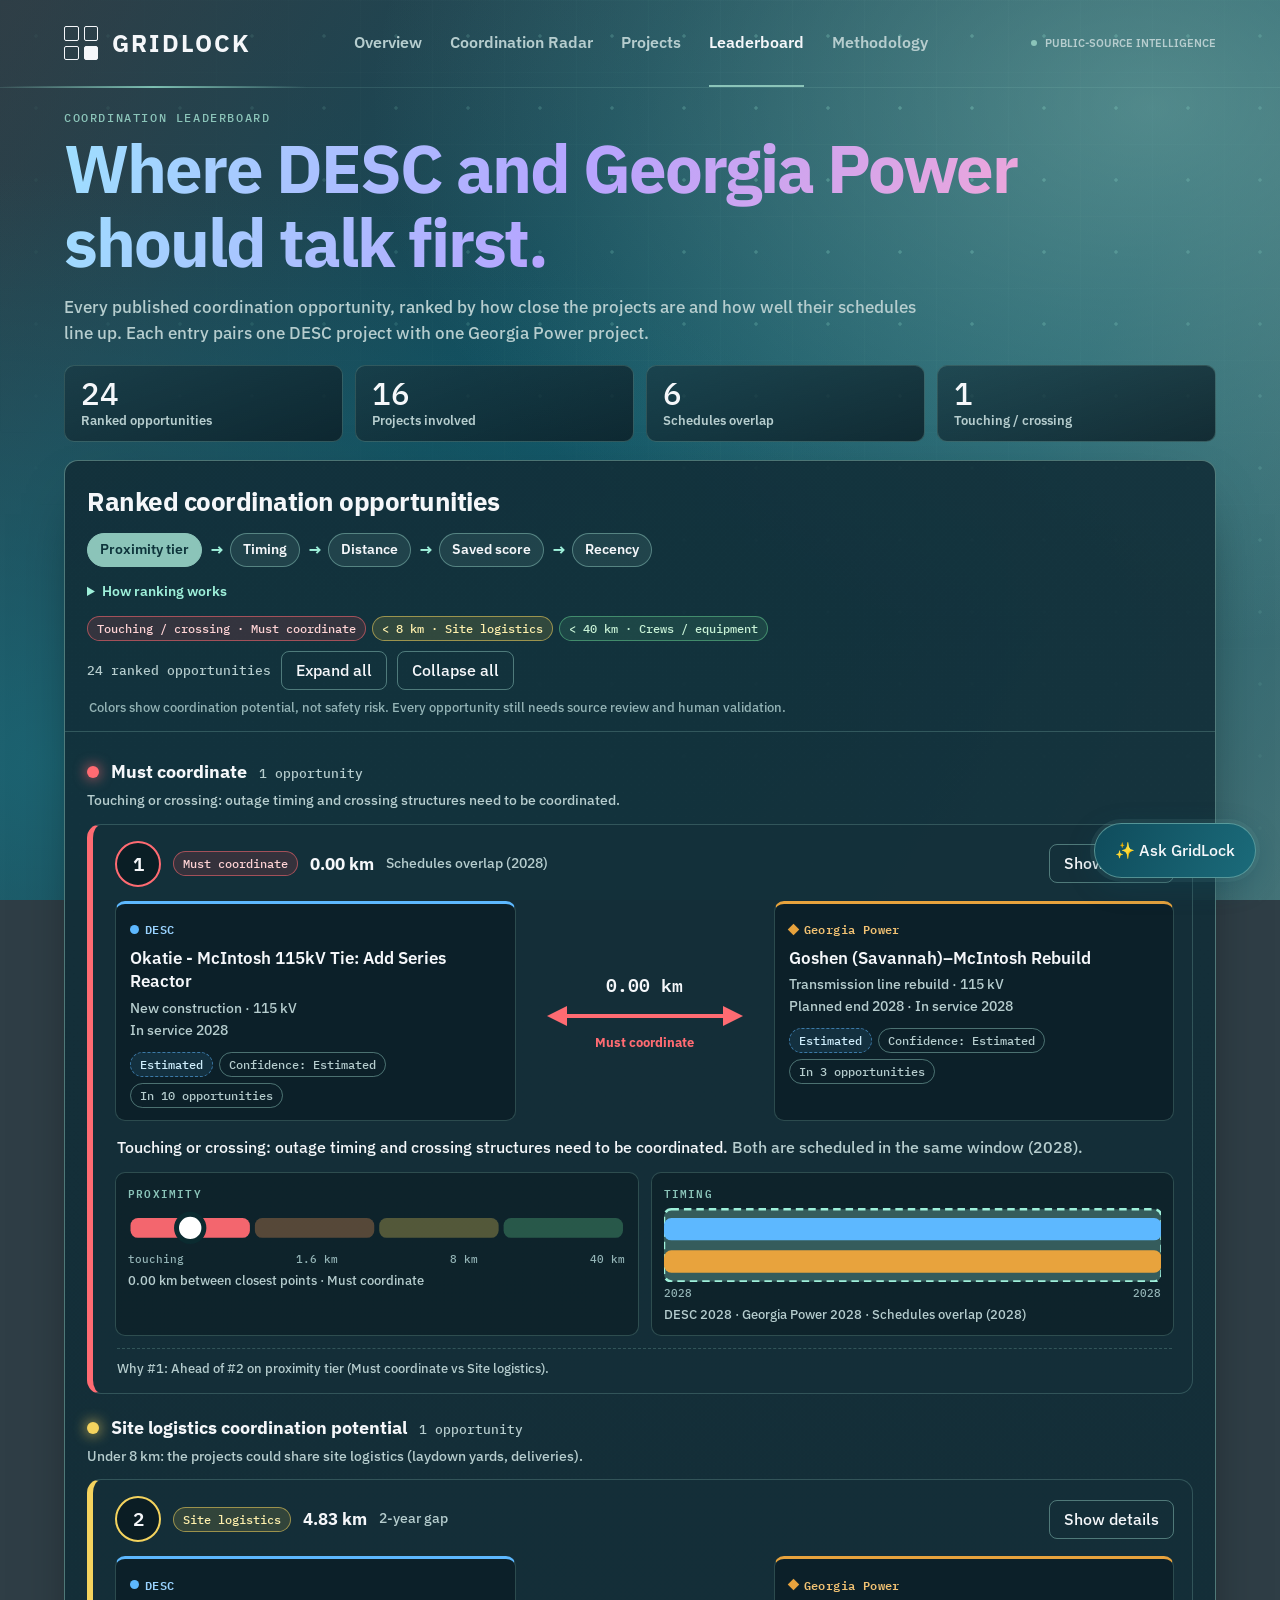
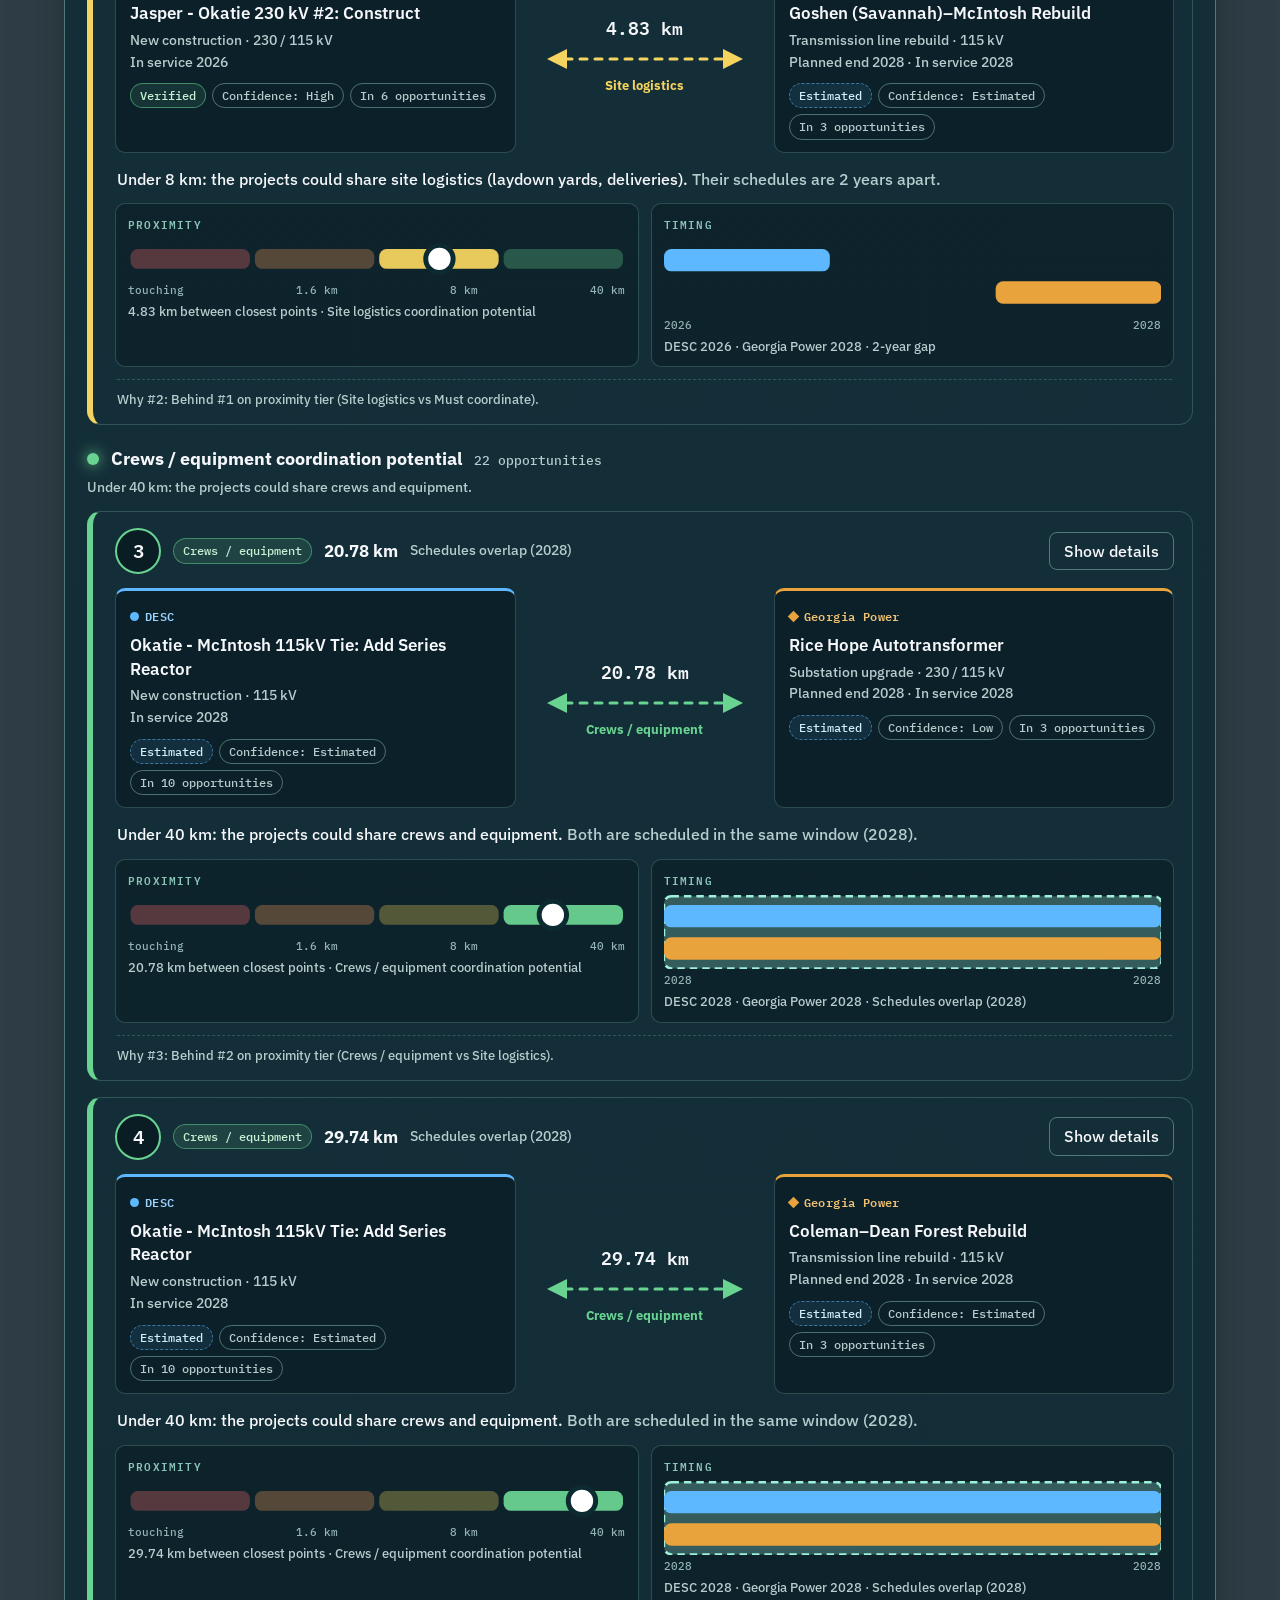
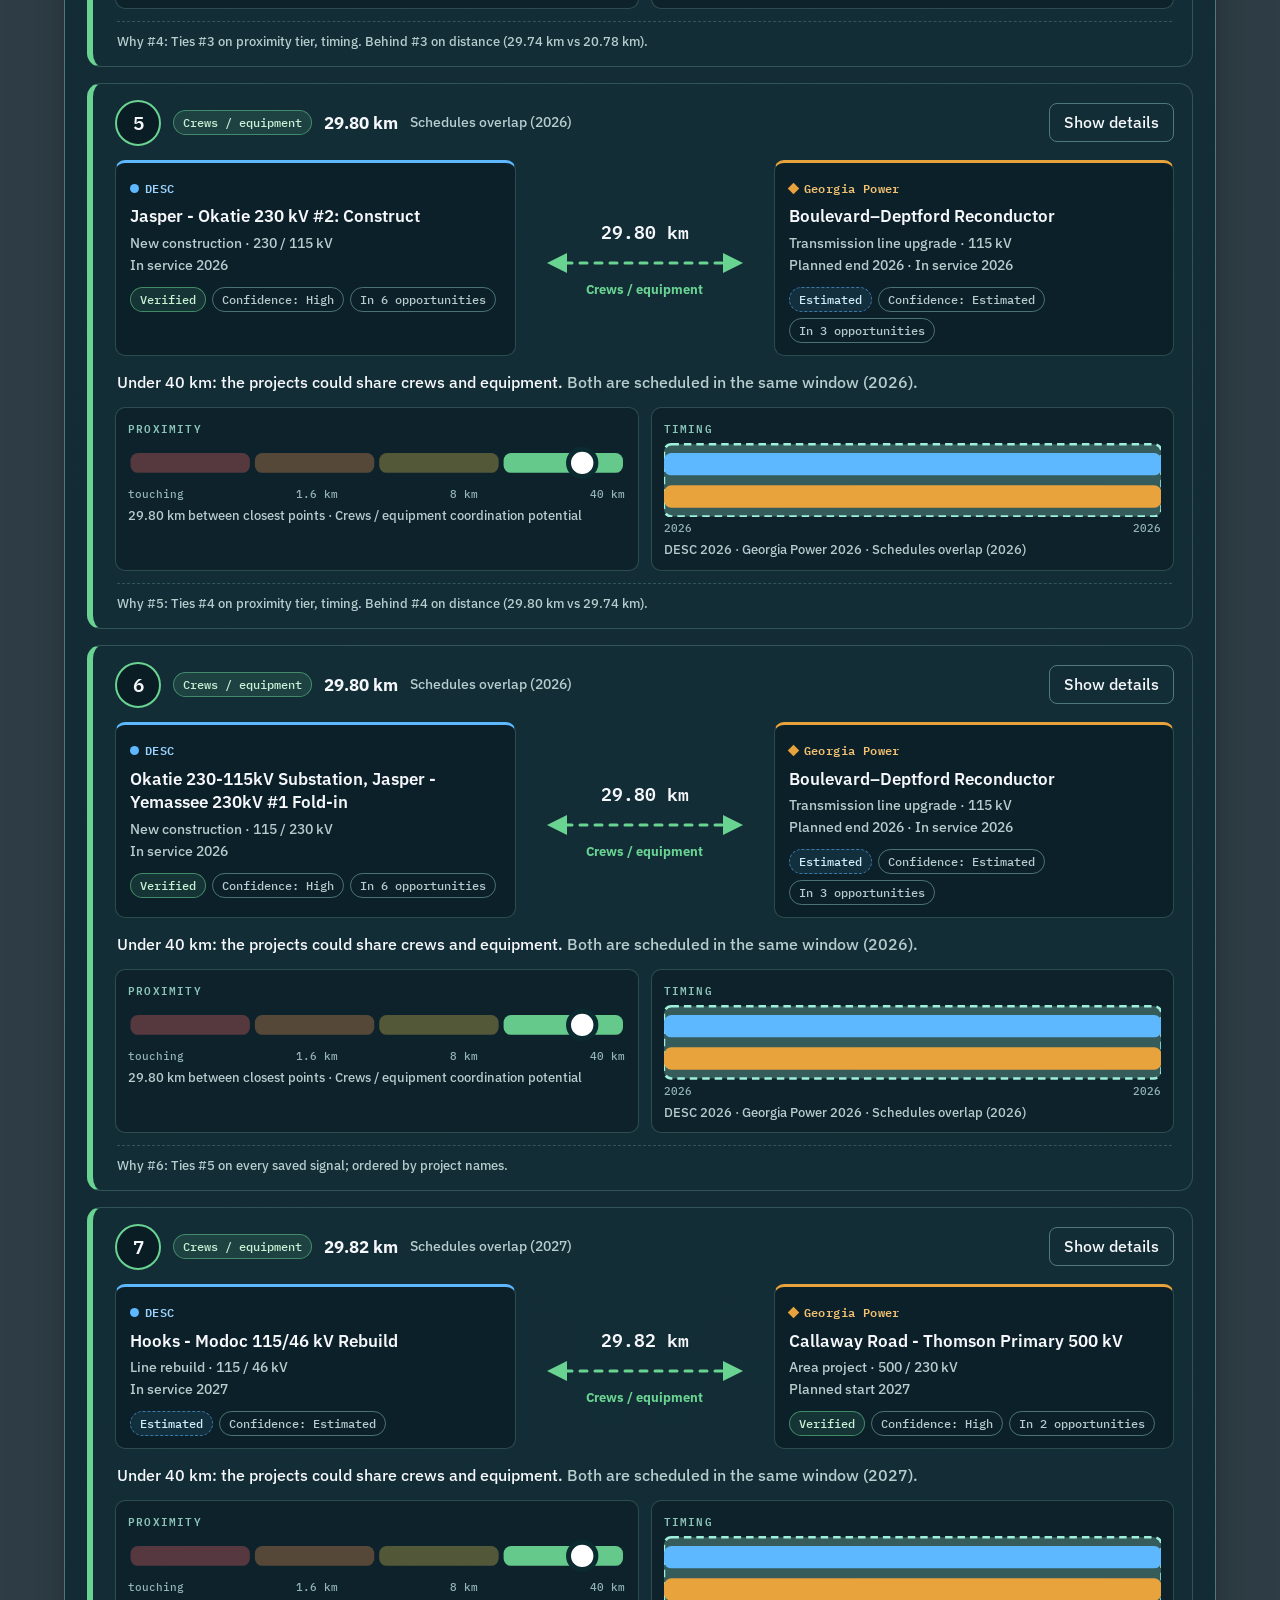
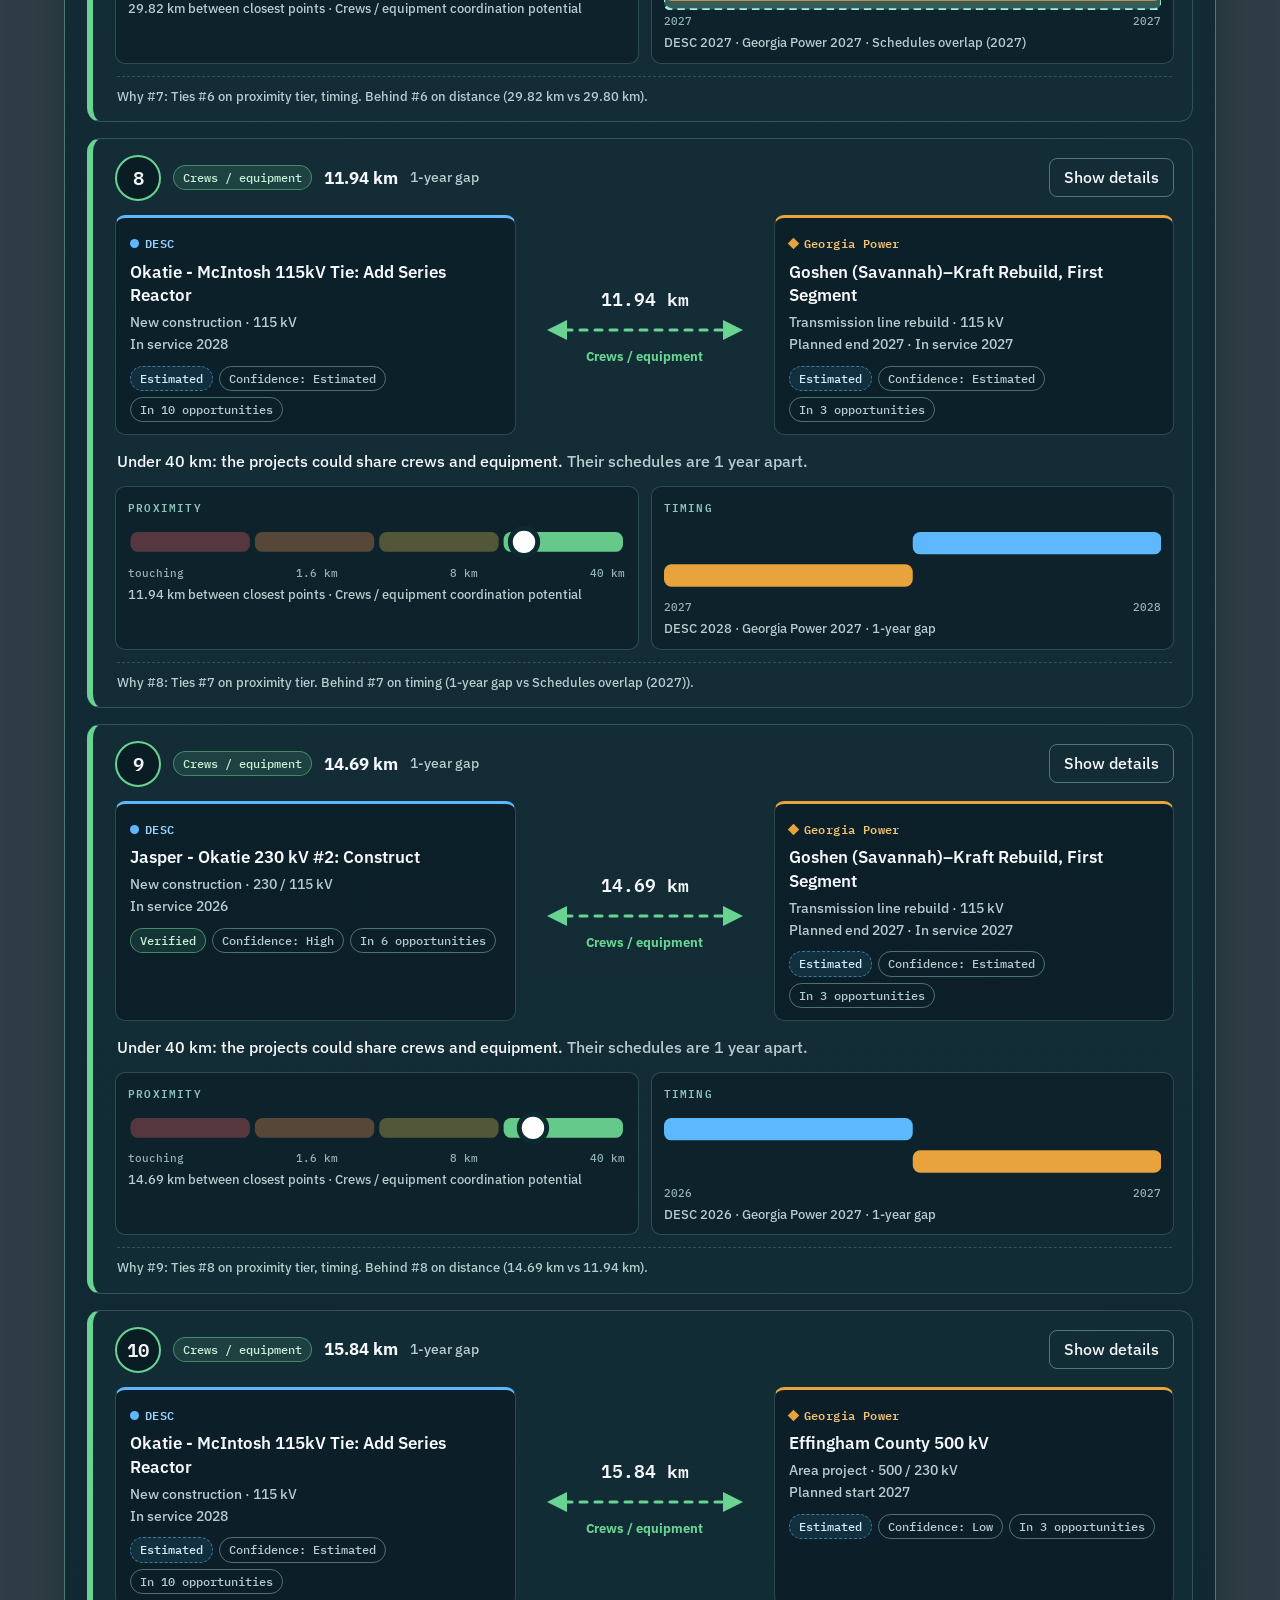
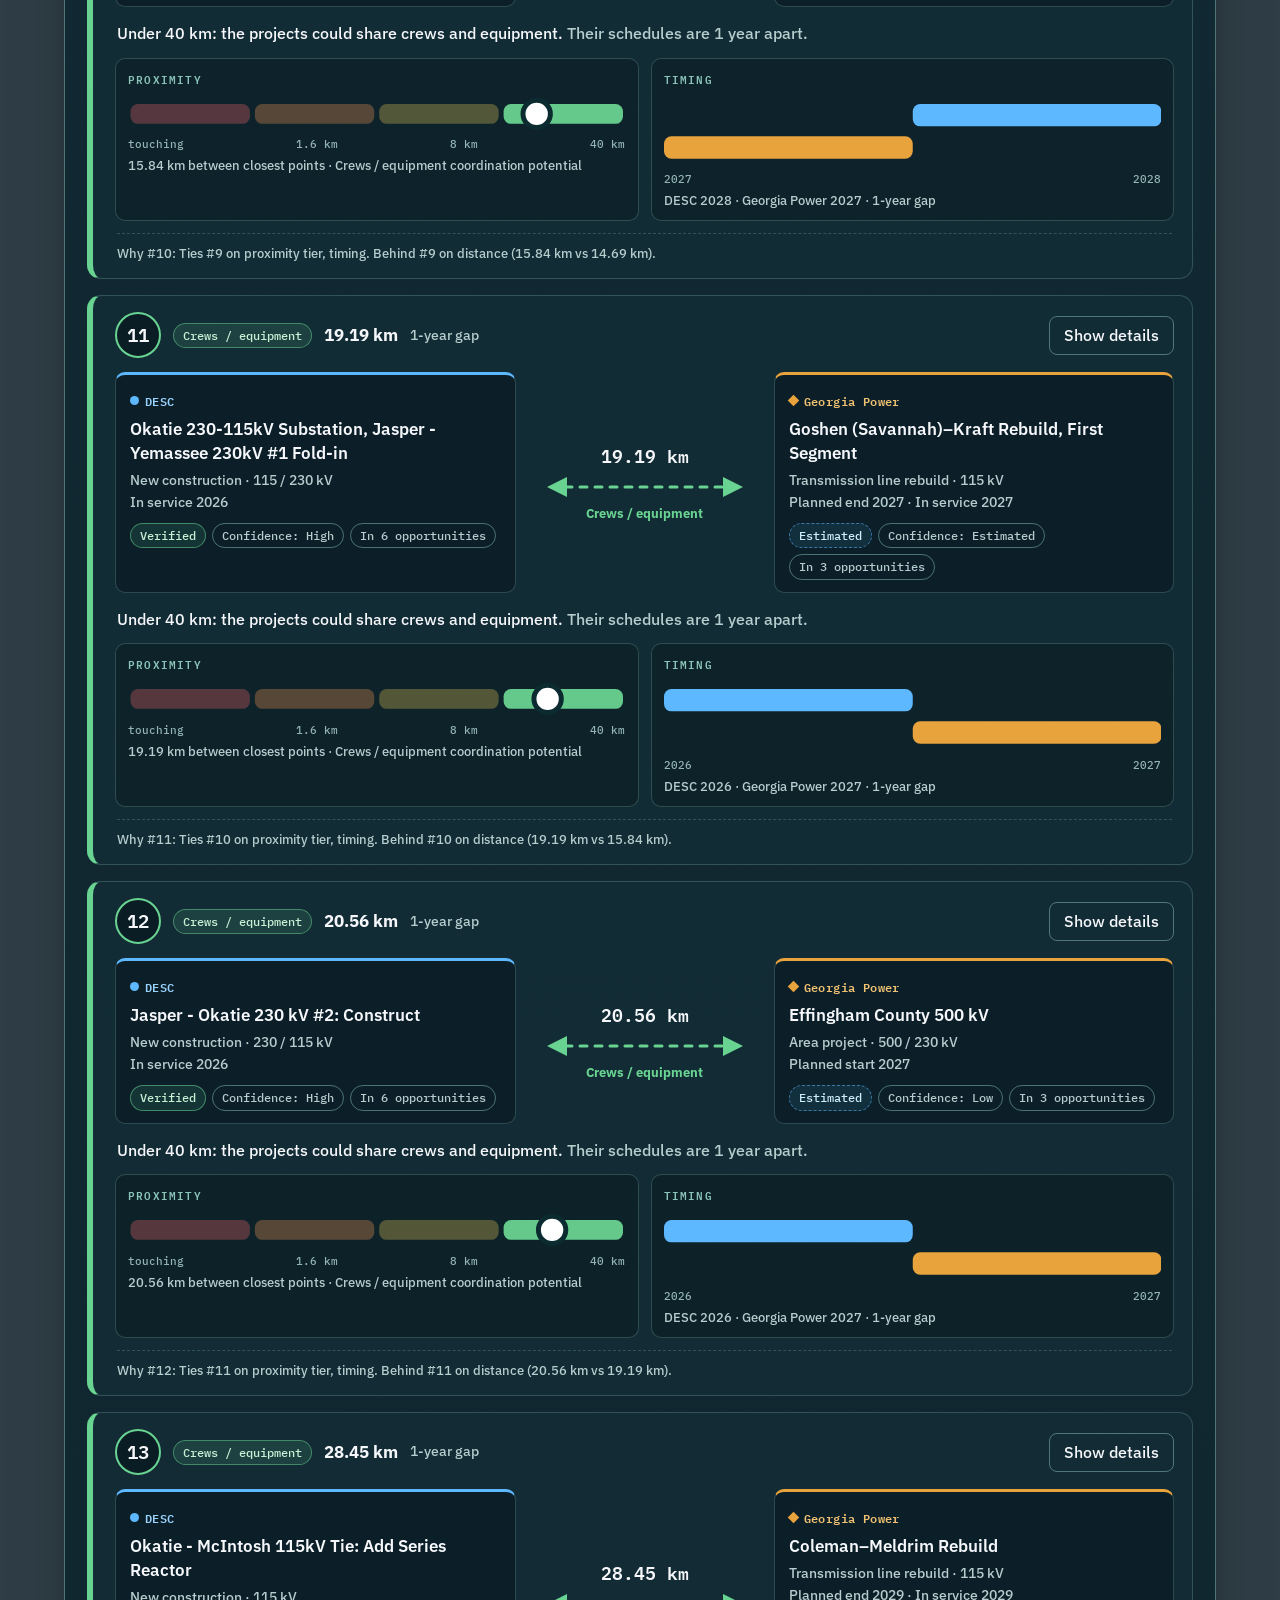
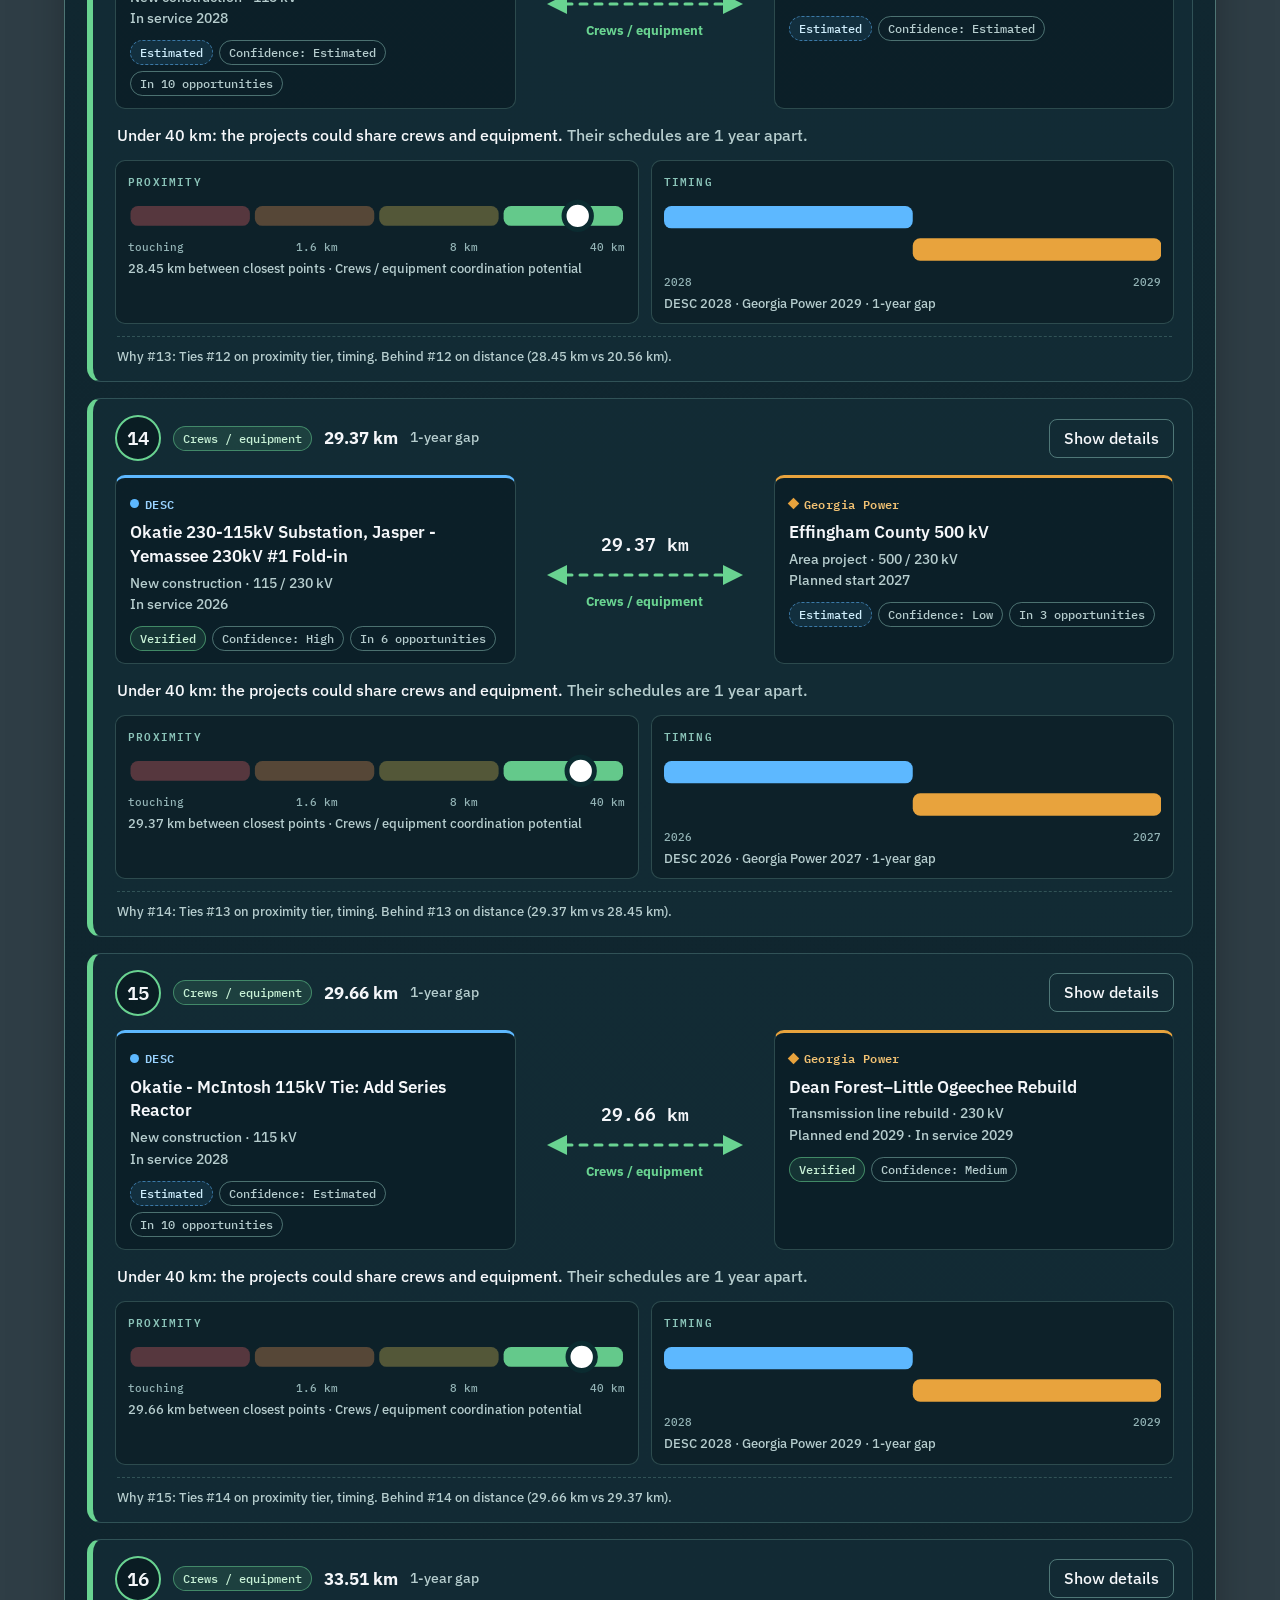
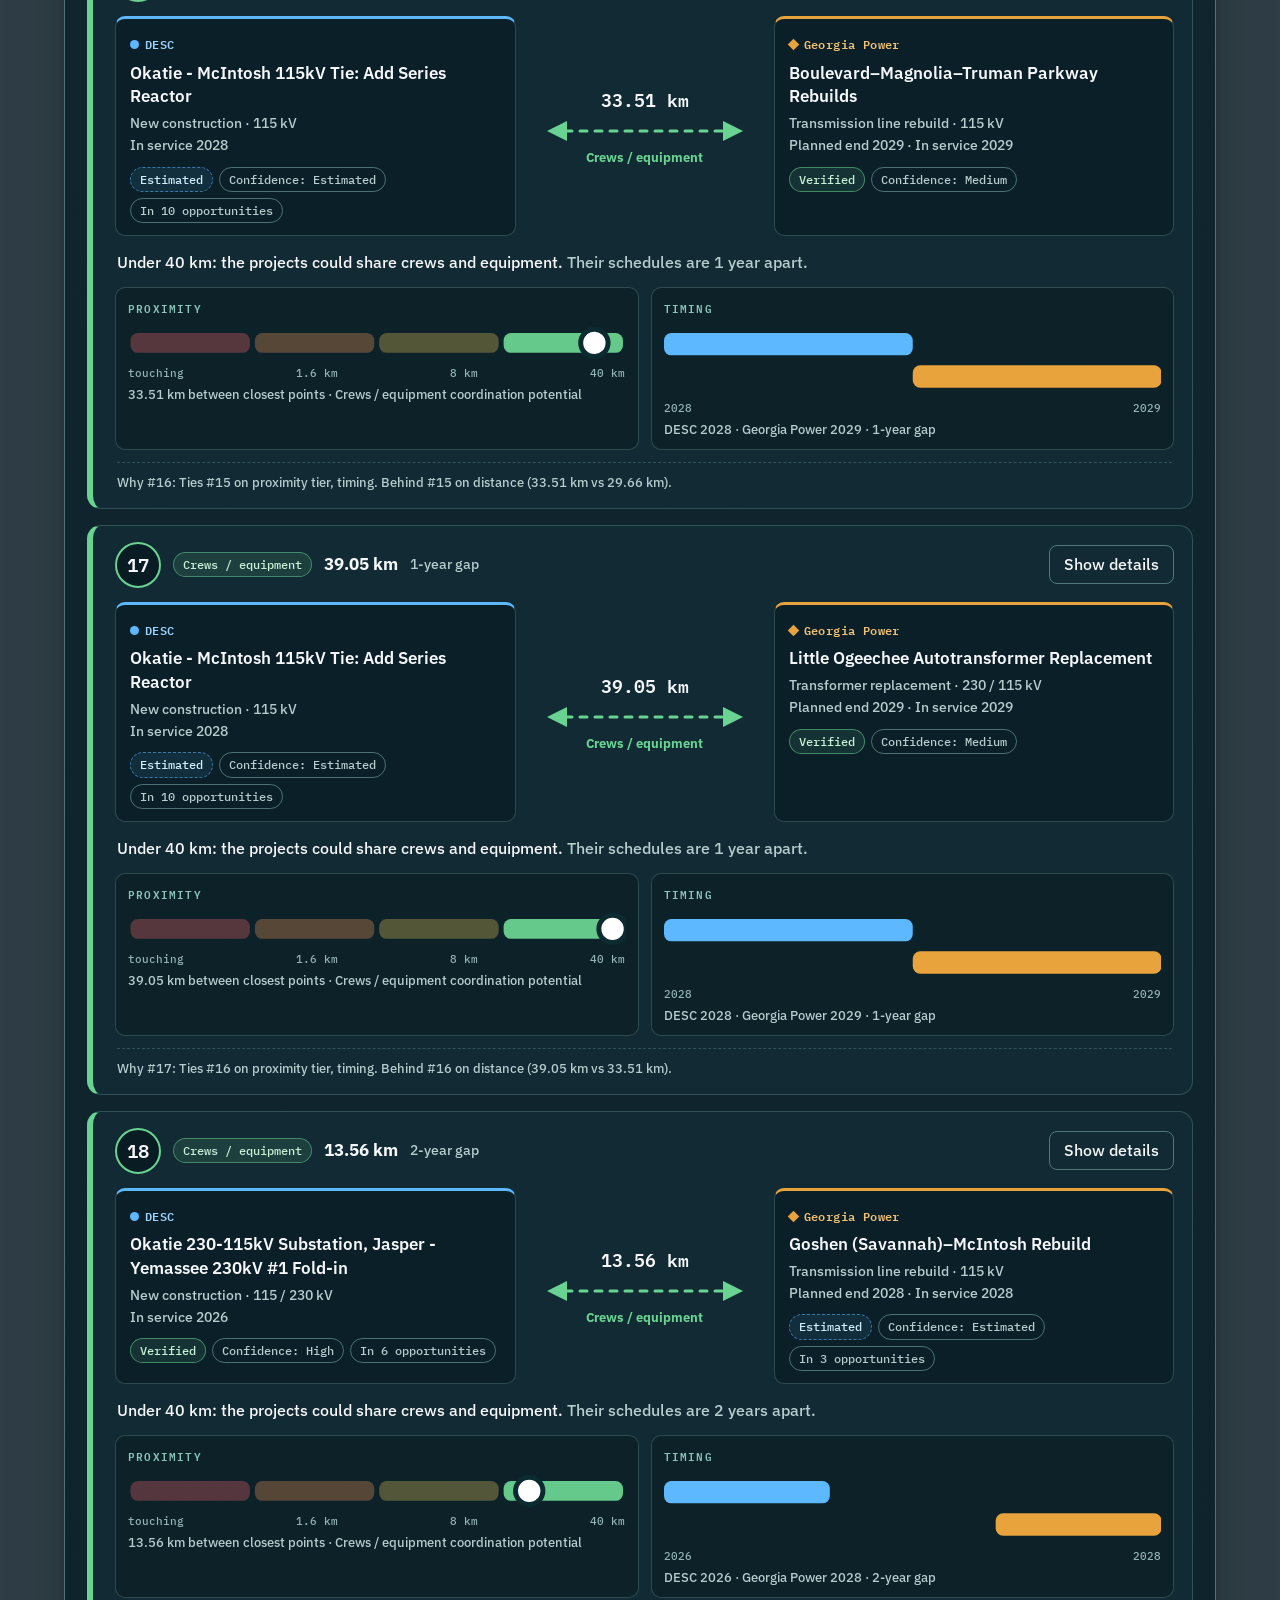
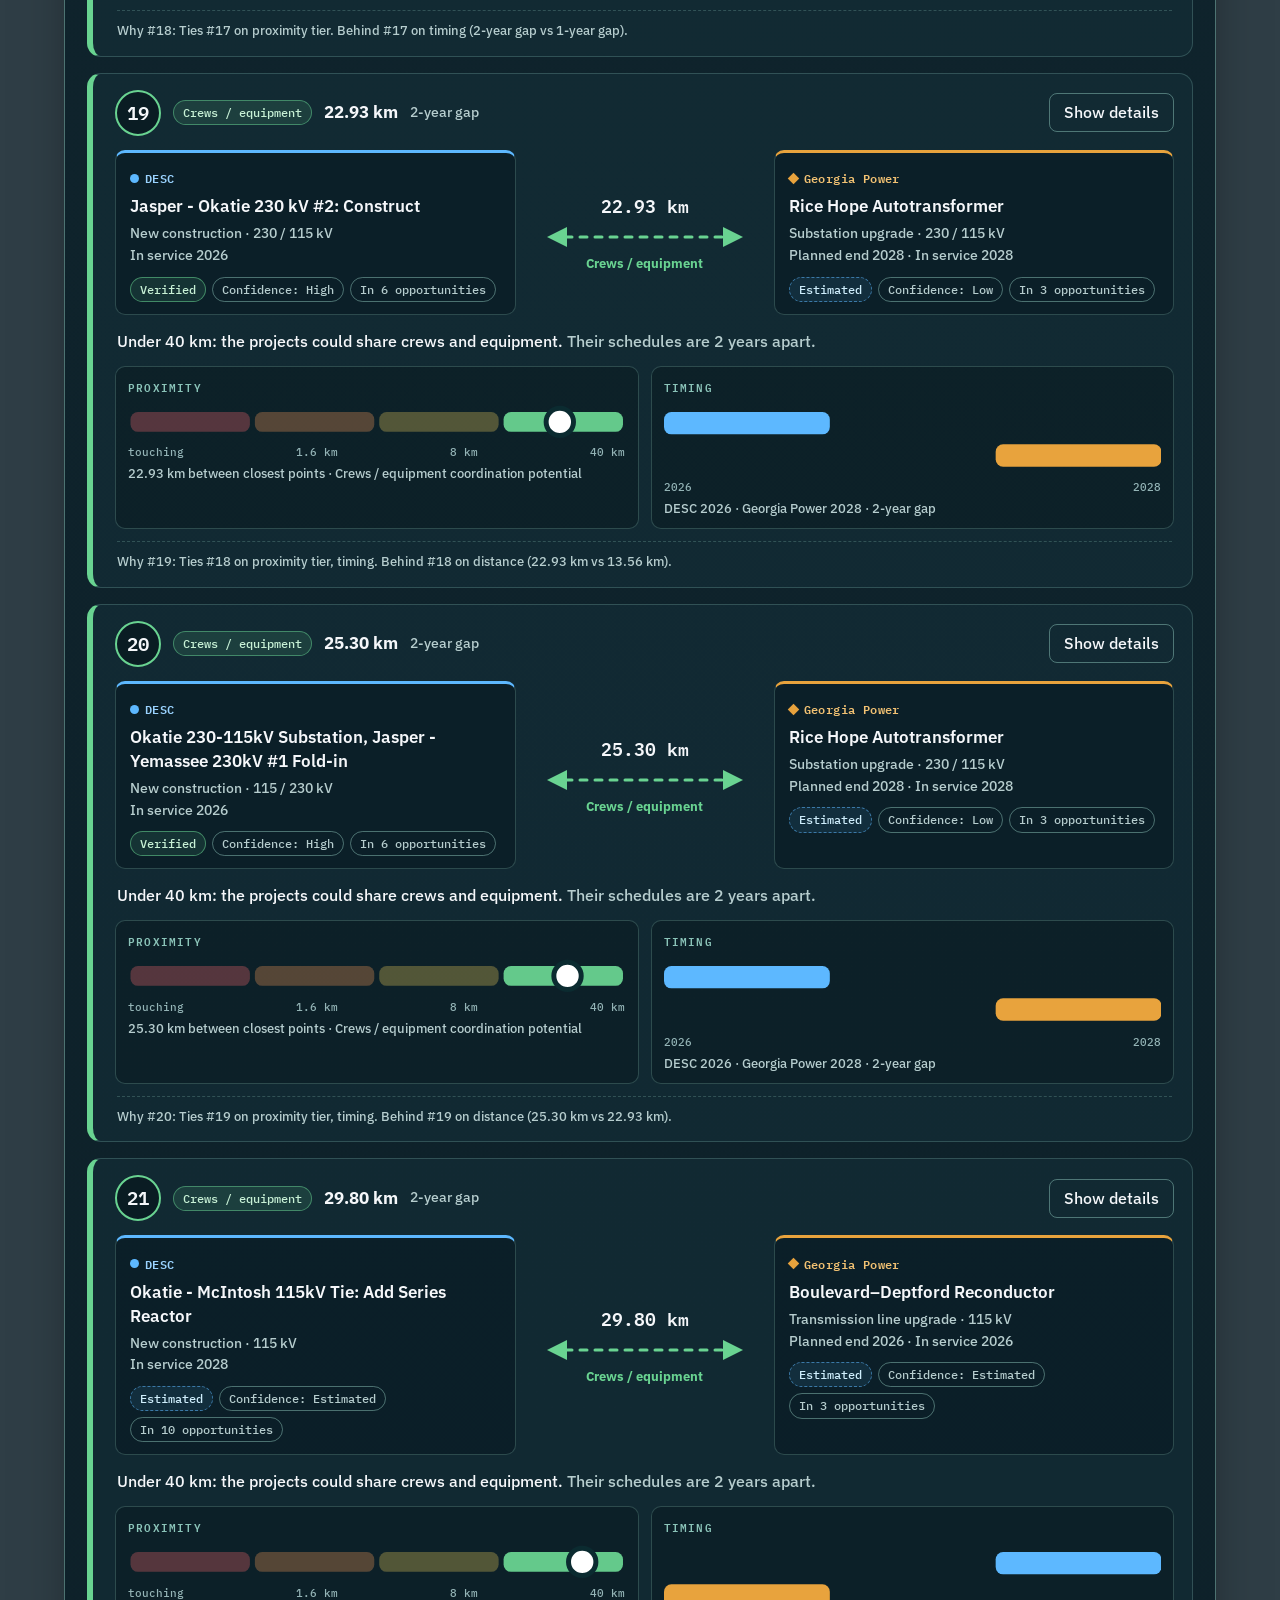
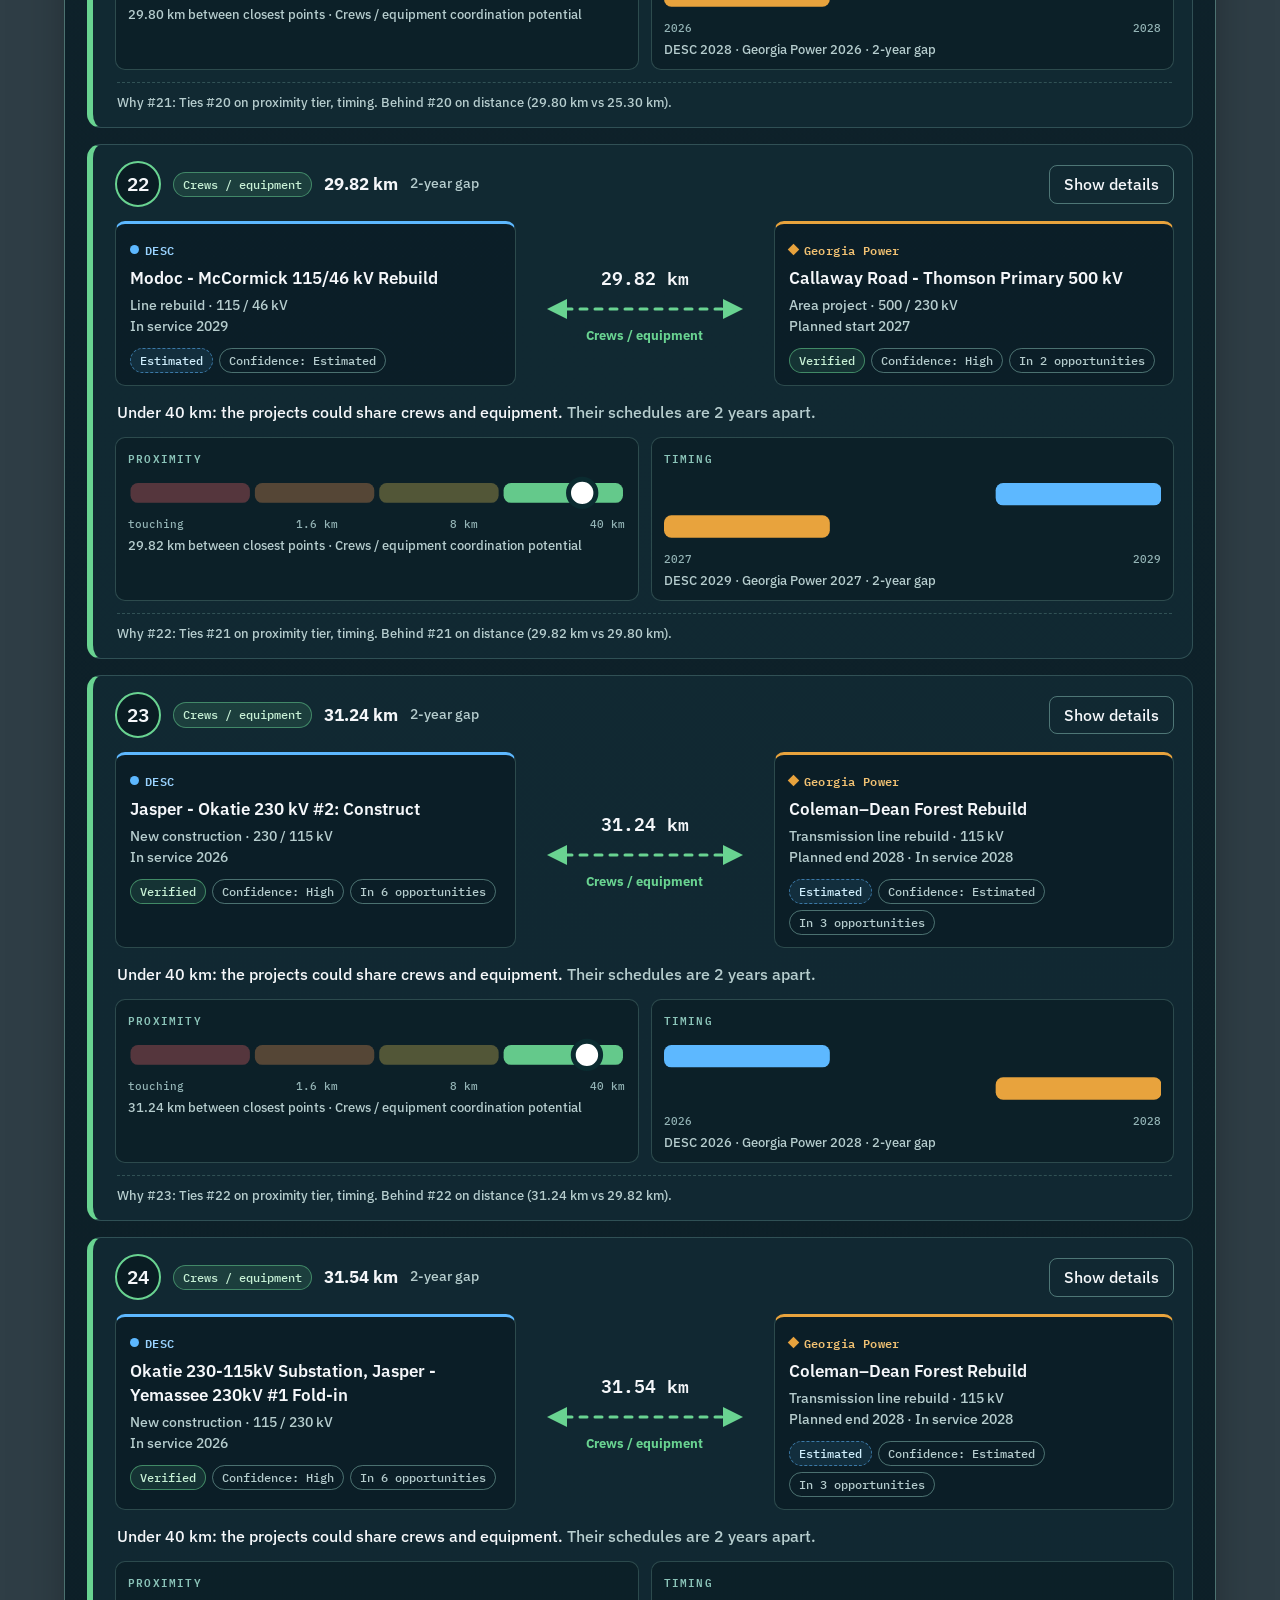
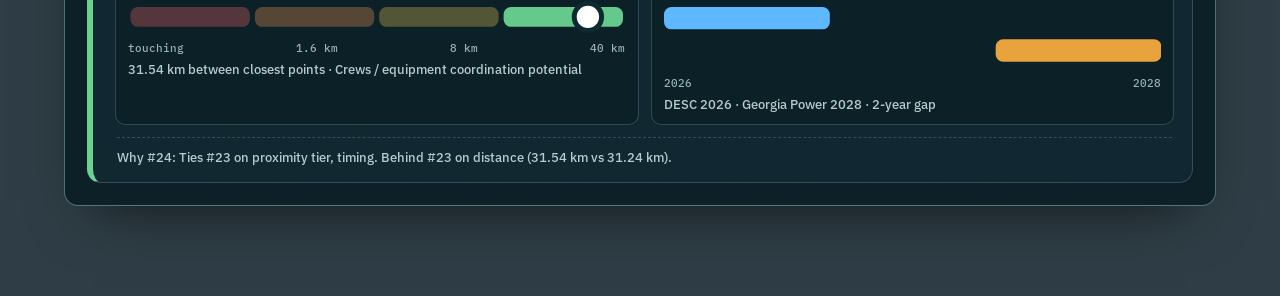
==== commit 585b65d4: "Remove geometry coverage notice" ====
--- a/project-discovery.html
+++ b/project-discovery.html
@@ -9,12 +9,12 @@
   <link rel="preconnect" href="https://fonts.gstatic.com" crossorigin>
   <link href="https://fonts.googleapis.com/css2?family=IBM+Plex+Sans:wght@400;500;600;700&family=IBM+Plex+Mono:wght@400;500&display=swap" rel="stylesheet">
   <link rel="stylesheet" href="shared-background.css">
-  <link rel="stylesheet" href="project-discovery.css">
+  <link rel="stylesheet" href="project-discovery.css?v=20260927-2">
   <link rel="stylesheet" href="ai-analyst.css">
   <script src="canonical-data.js"></script>
   <script src="radar-model.js" defer></script>
-  <script src="project-discovery-model.js" defer></script>
-  <script src="project-discovery.js" defer></script>
+  <script src="project-discovery-model.js?v=20260927-2" defer></script>
+  <script src="project-discovery.js?v=20260927-3" defer></script>
 </head>
 <body class="project-discovery">
   <div class="pd-grid" aria-hidden="true"></div>
@@ -43,7 +43,6 @@
         <div><dt>Schedules overlap</dt><dd>—</dd></div>
         <div><dt>Touching / crossing</dt><dd>—</dd></div>
       </dl>
-      <p class="pd-help pd-scopenote" id="pd-scopenote"></p>
     </section>
 
     <section class="pd-board" id="pd-board" aria-labelledby="pd-board-title" aria-busy="true" tabindex="-1">
--- a/project-discovery.css
+++ b/project-discovery.css
@@ -153,14 +153,22 @@
 .pd-details h3 { margin:0 0 10px; font:600 12px "IBM Plex Mono",monospace; letter-spacing:1.3px; color:var(--pd-mint); }
 .pd-analysis { display:grid; gap:10px; margin-bottom:16px; }
 .pd-note { margin:0; padding:10px 14px; border-left:3px solid var(--pd-mint); border-radius:0 8px 8px 0; background:rgba(139,196,185,.1); font-size:15px; }
-.pd-impact { display:grid; gap:8px; padding:14px; border:1px solid rgba(139,196,185,.35); border-radius:10px; background:rgba(139,196,185,.07); font-size:15px; }
-.pd-impact-range { font-size:28px; font-weight:700; line-height:1.15; }
+.pd-impact { display:grid; gap:9px; padding:16px; border:1px solid rgba(139,196,185,.42); border-radius:12px; background:linear-gradient(145deg,rgba(139,196,185,.1),rgba(8,24,30,.55)); font-size:15px; }
+.pd-impact-kicker { color:var(--pd-mint); font:600 11px "IBM Plex Mono",monospace; letter-spacing:1.2px; }
+.pd-impact-value { display:grid; gap:3px; padding:12px 14px; border-left:3px solid var(--pd-glow); border-radius:0 8px 8px 0; background:rgba(8,24,30,.48); }
+.pd-impact-rate { font-size:24px; font-weight:700; line-height:1.2; color:var(--pd-ink); }
+.pd-impact-range { color:var(--pd-muted); font-size:16px; font-weight:600; line-height:1.3; }
 .pd-impact-base { font-weight:600; }
 .pd-impact-disclaimer, .pd-impact-caution, .pd-impact p { margin:0; }
-.pd-impact-disclaimer { font-style:italic; }
+.pd-impact-norm { color:var(--pd-muted); }
+.pd-impact-disclaimer, .pd-impact-caution { padding:10px 12px; border-radius:8px; }
+.pd-impact-caution { border-left:3px solid var(--tier-logistics); background:rgba(244,211,94,.08); }
+.pd-impact-disclaimer { background:rgba(139,196,185,.08); color:var(--pd-muted); }
 .pd-impact-list { margin:0; padding-left:20px; }
+.pd-impact-evidence { color:var(--pd-muted); }
 .pd-impact-method summary { cursor:pointer; font-weight:600; }
 .pd-impact-method p { margin:8px 0 0; } .pd-impact-formula { font-weight:600; }
+.pd-impact-assumption { padding:9px 11px; border:1px dashed var(--pd-line-strong); border-radius:8px; color:var(--pd-muted); }
 .pd-impact a { color:inherit; text-decoration:underline; }
 .pd-note.is-warn { border-left-color:var(--tier-logistics); background:rgba(244,211,94,.1); }
 .pd-detail-cols { display:grid; grid-template-columns:repeat(2,minmax(0,1fr)); gap:14px; }
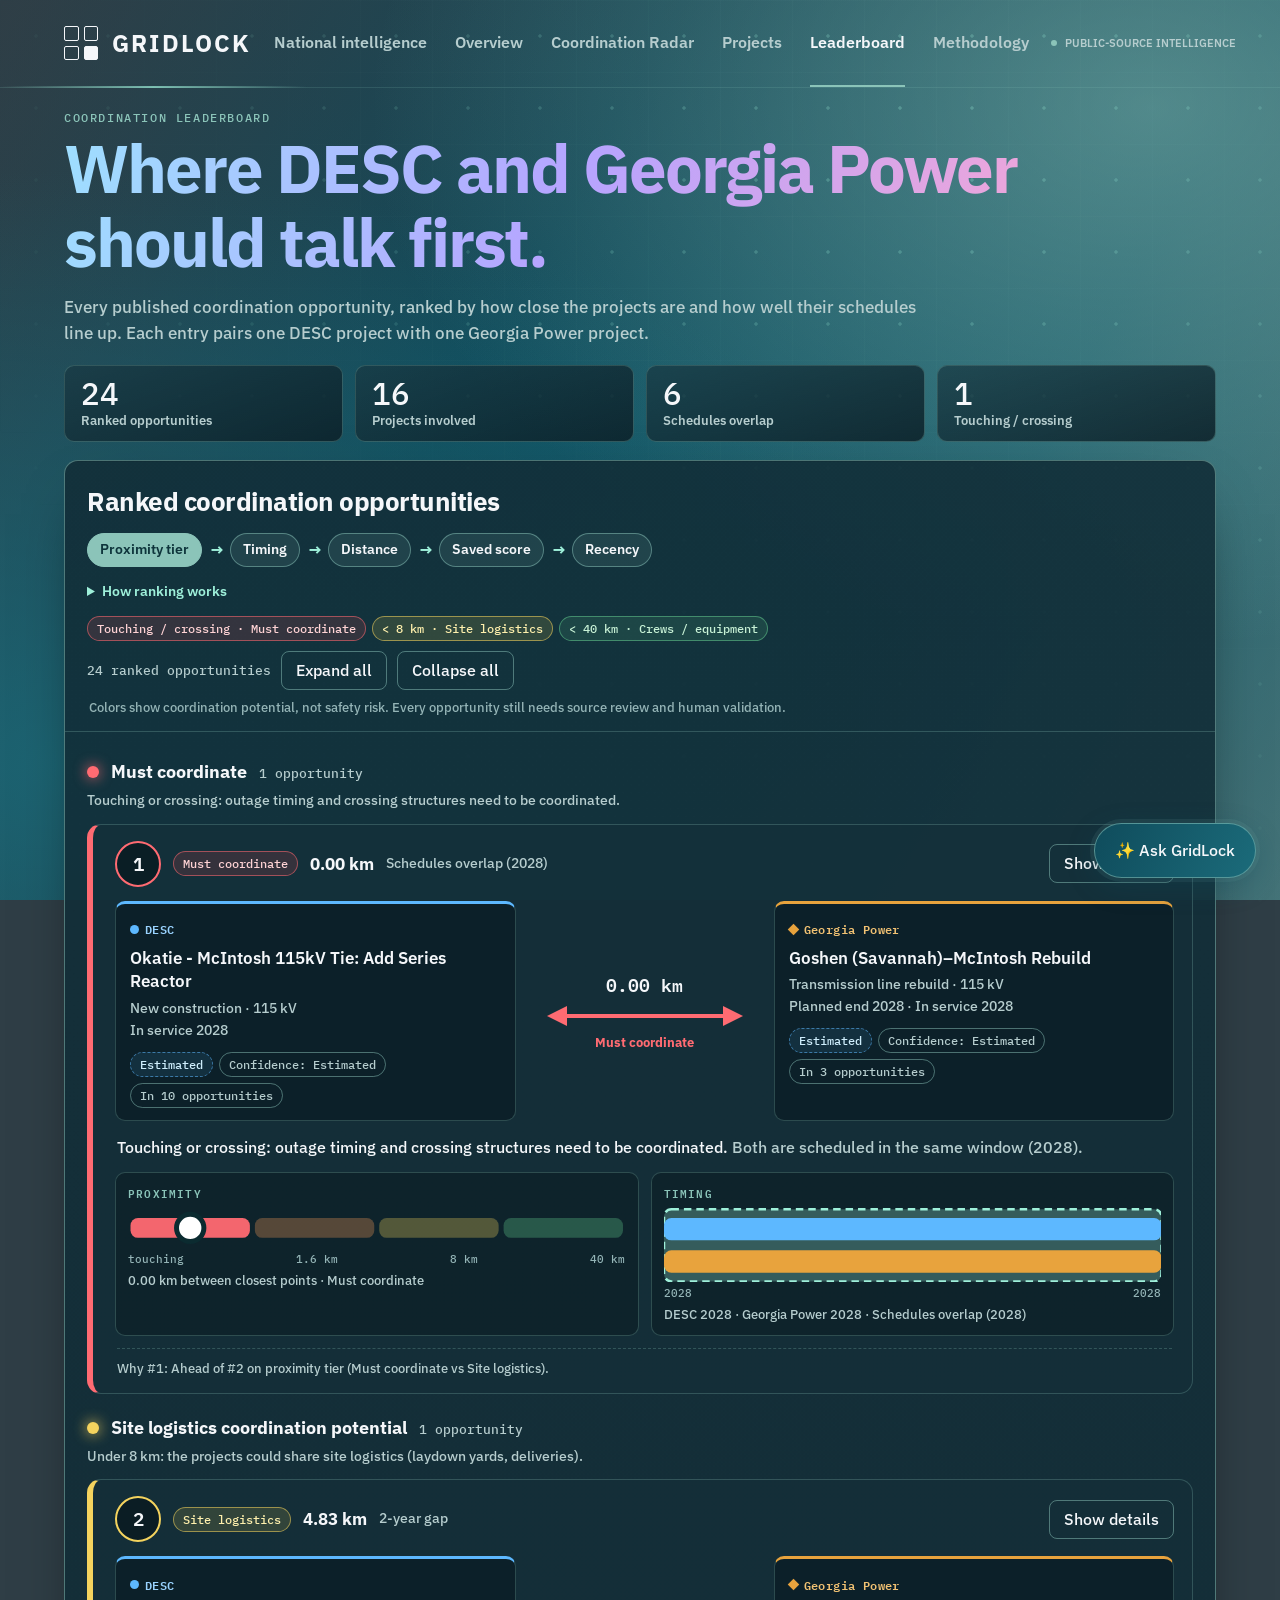
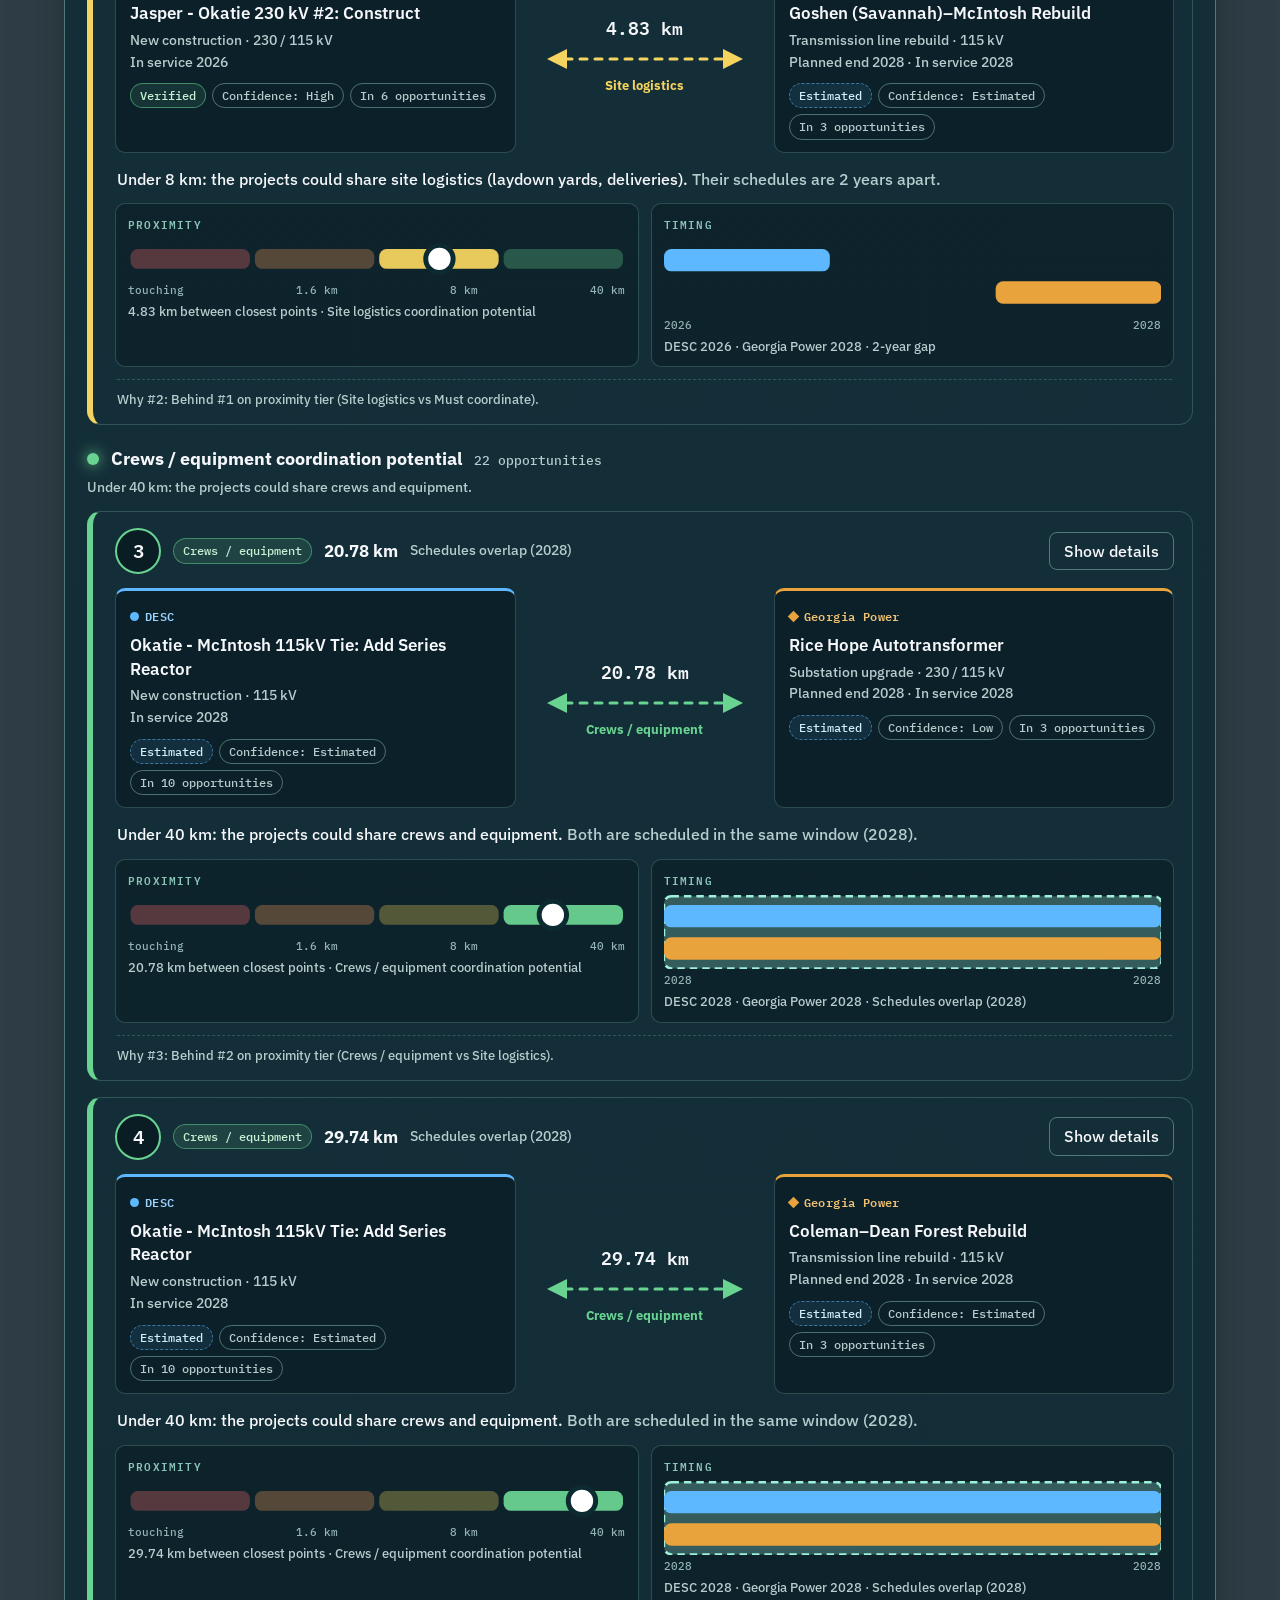
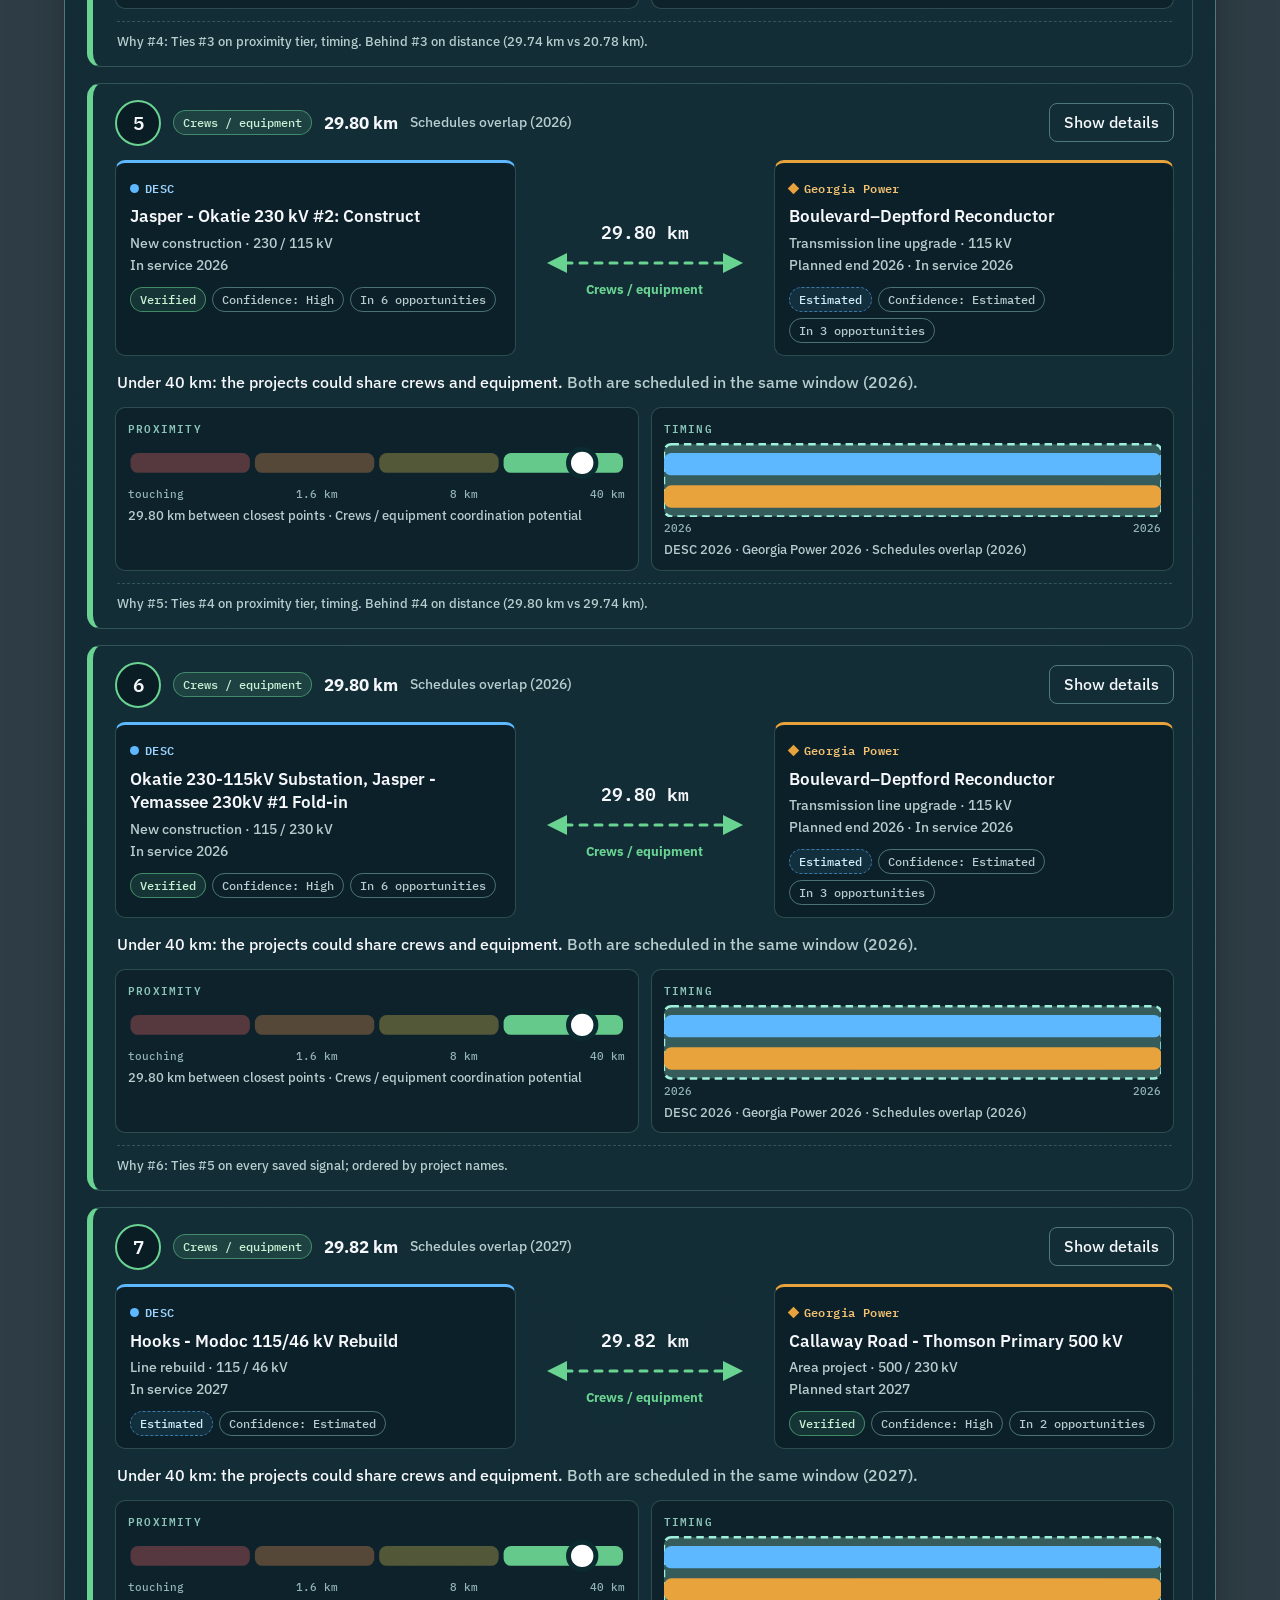
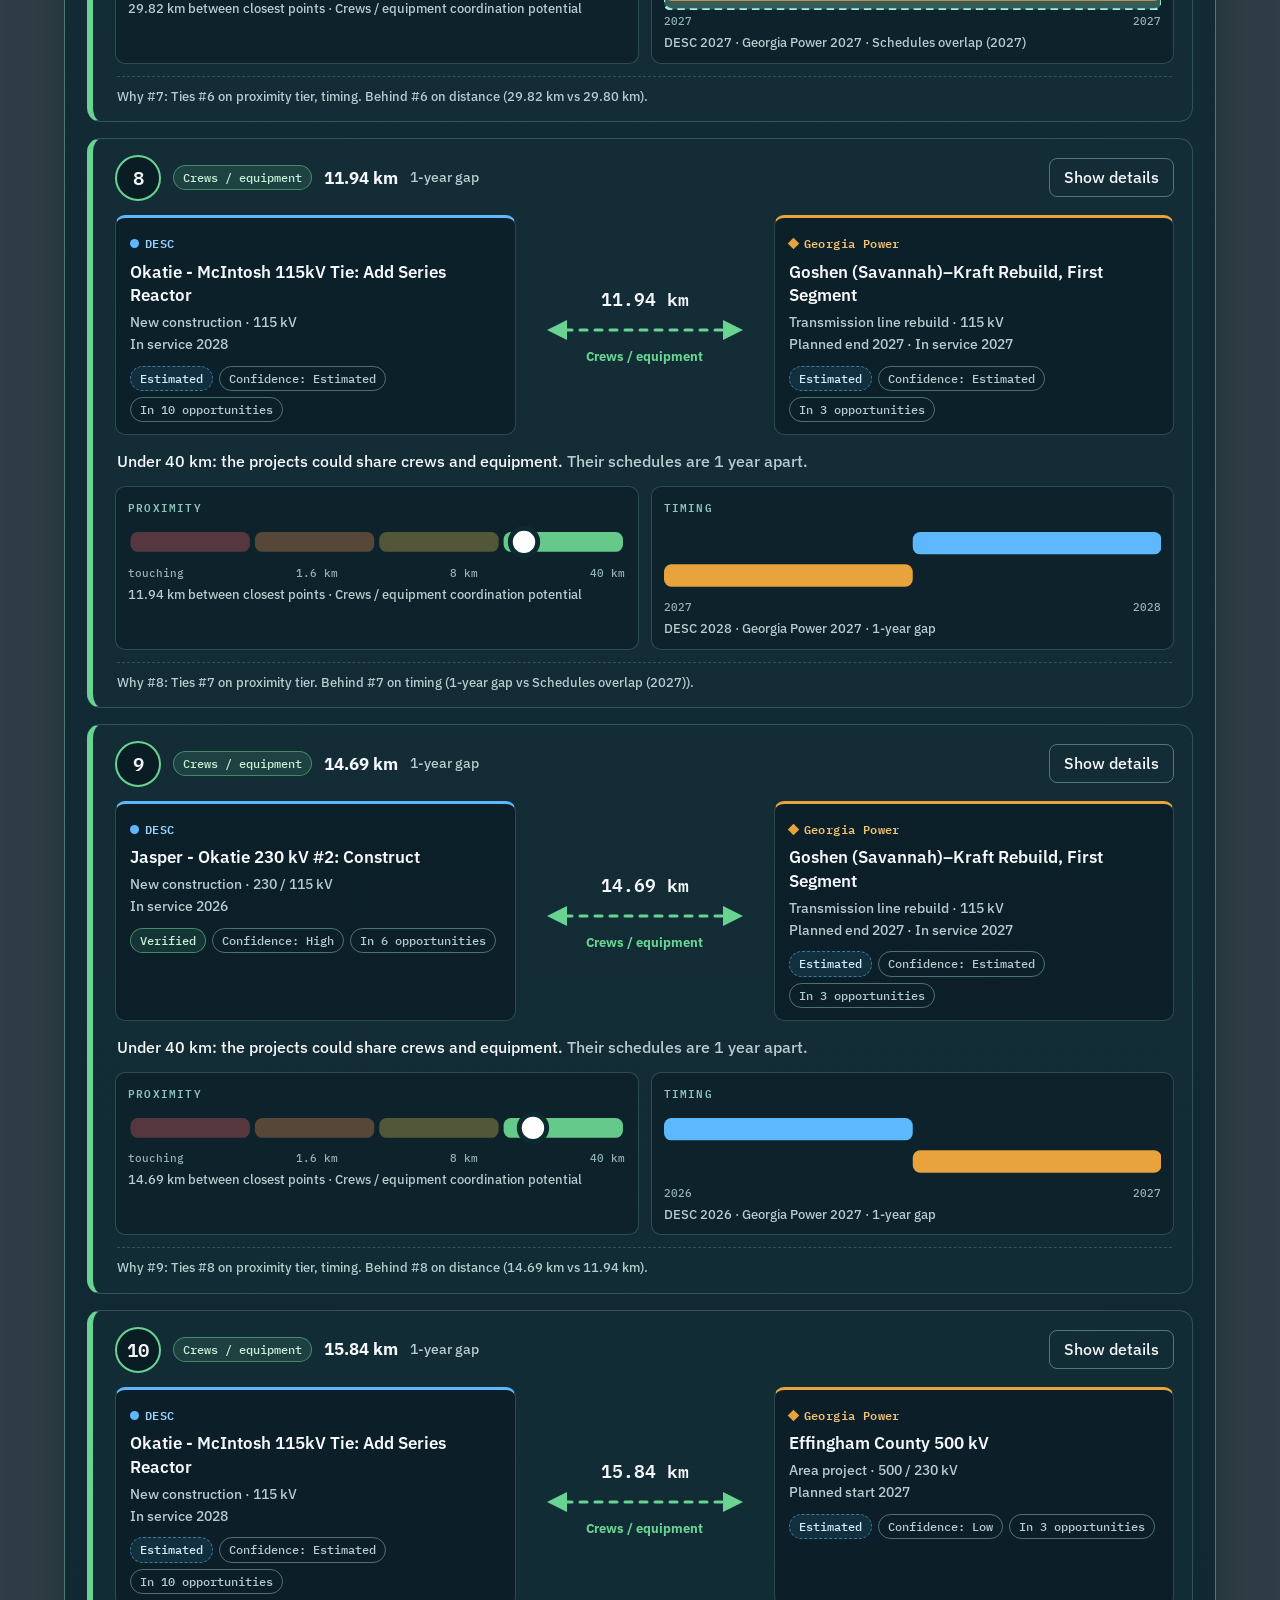
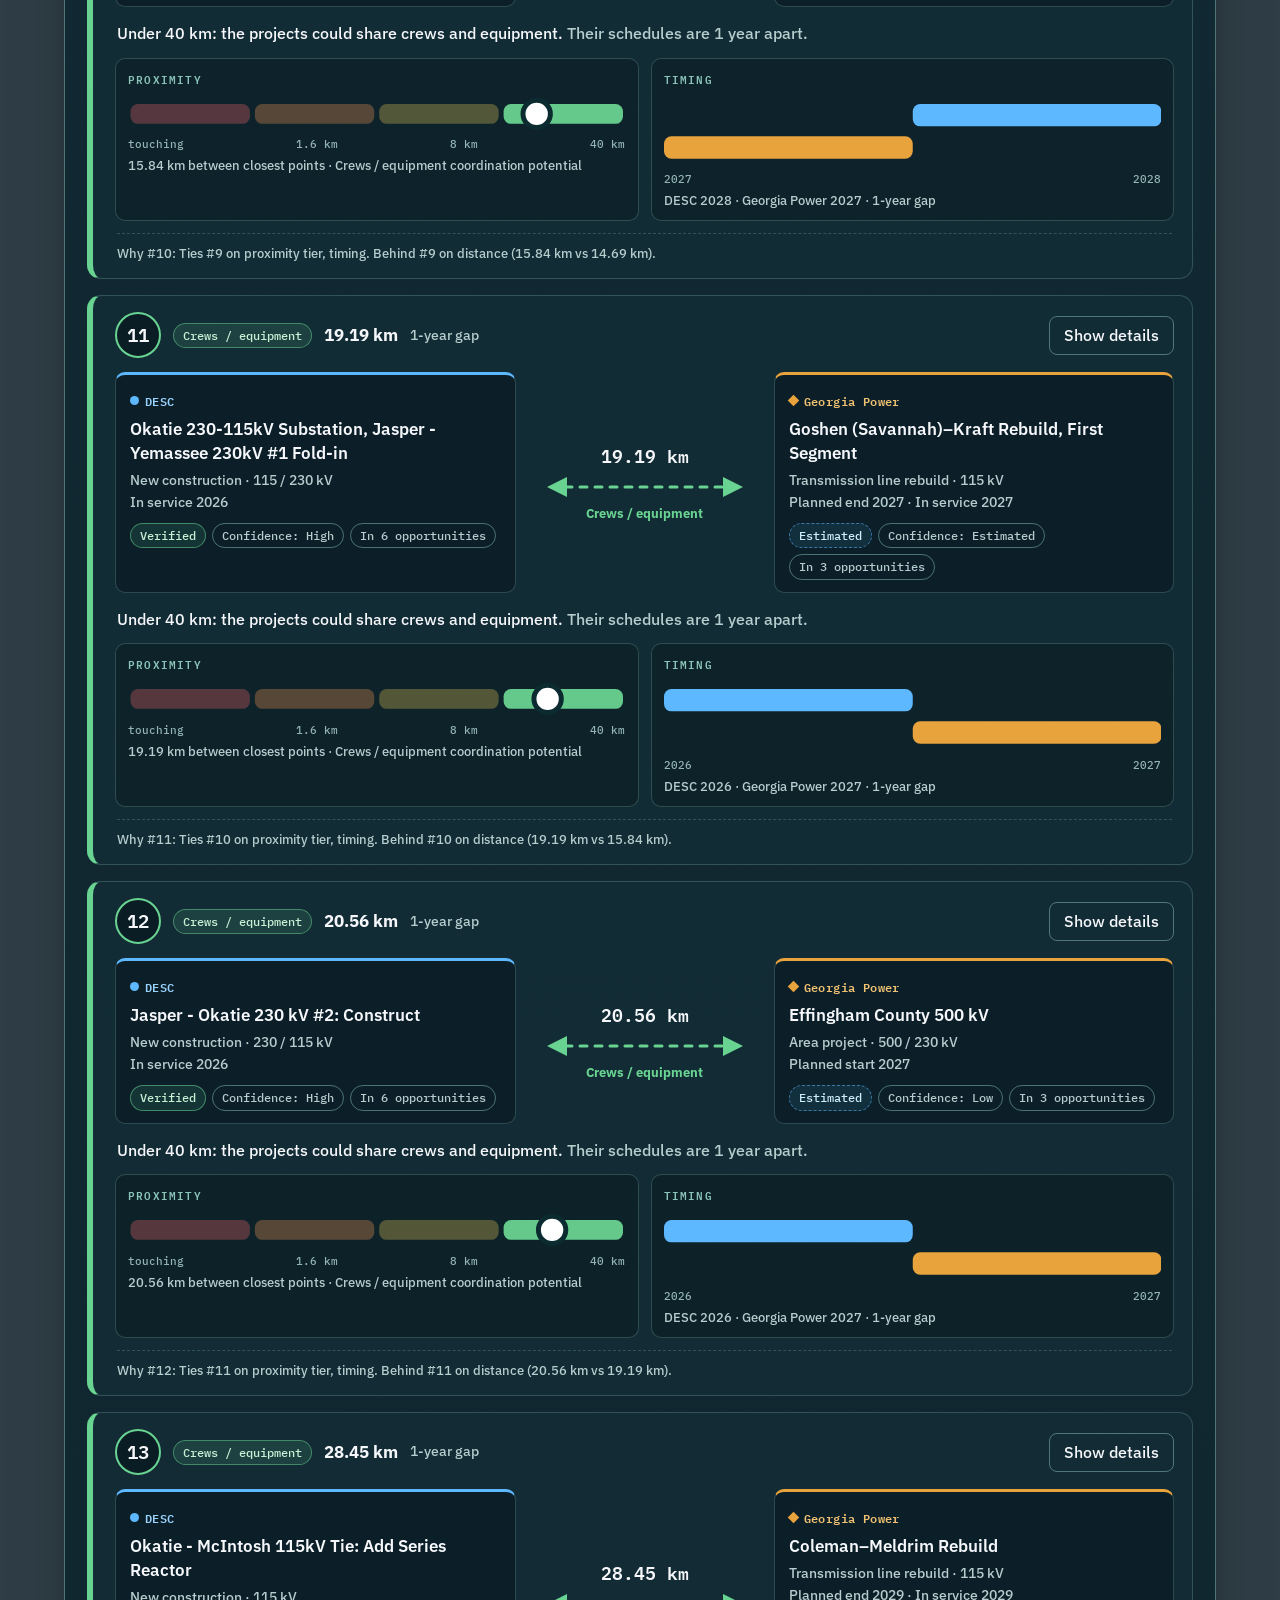
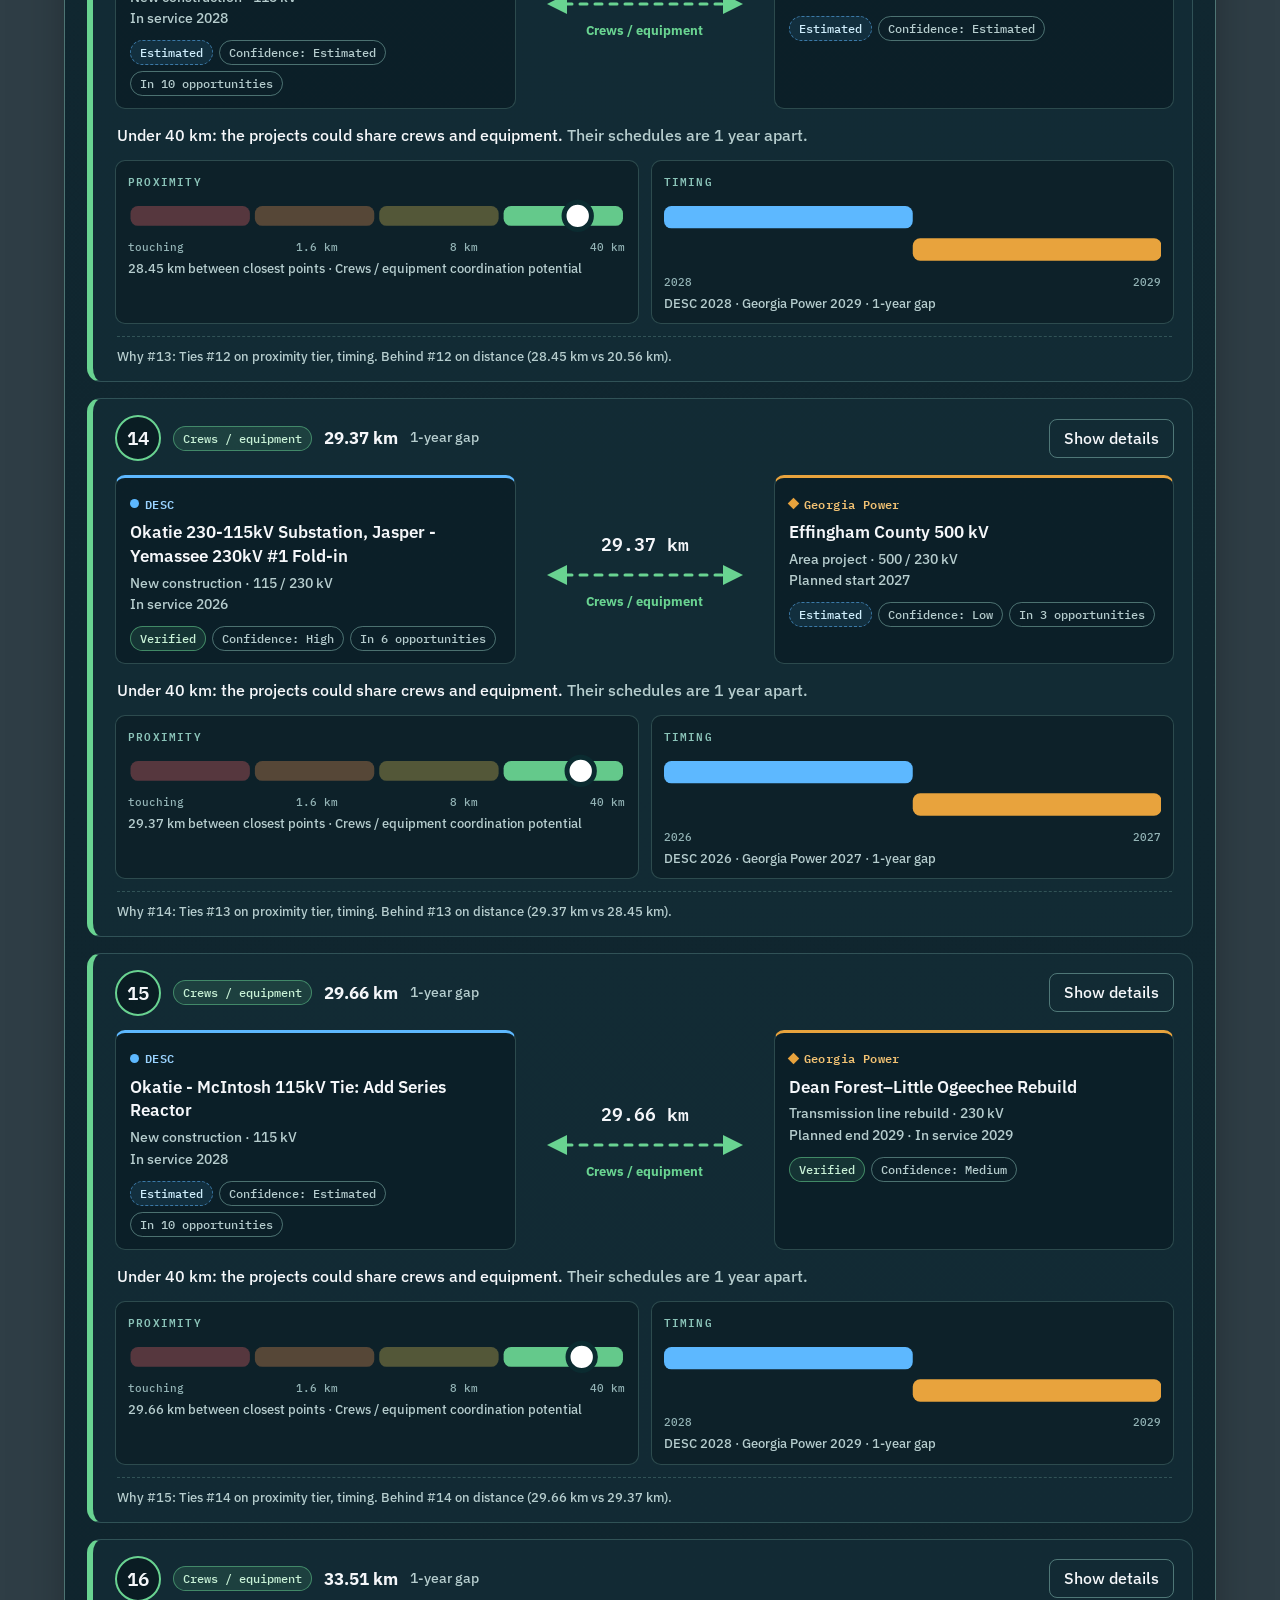
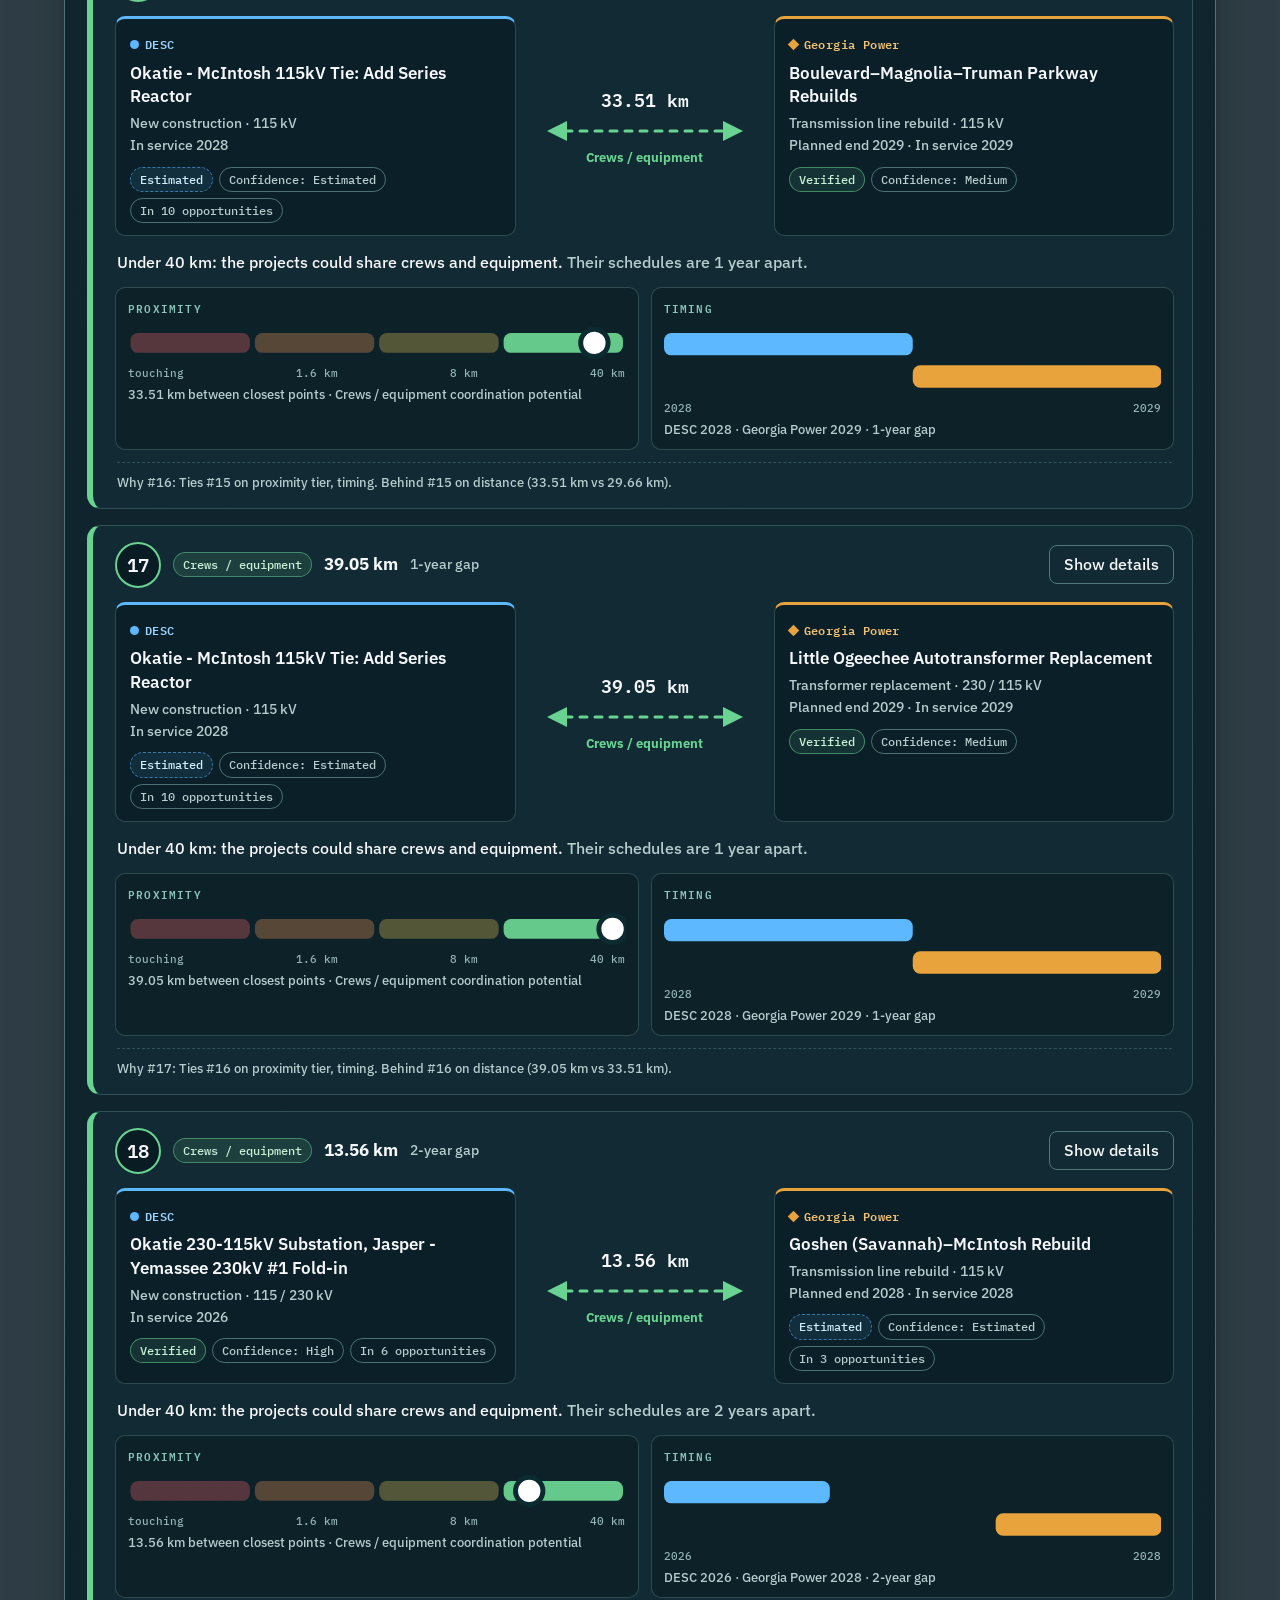
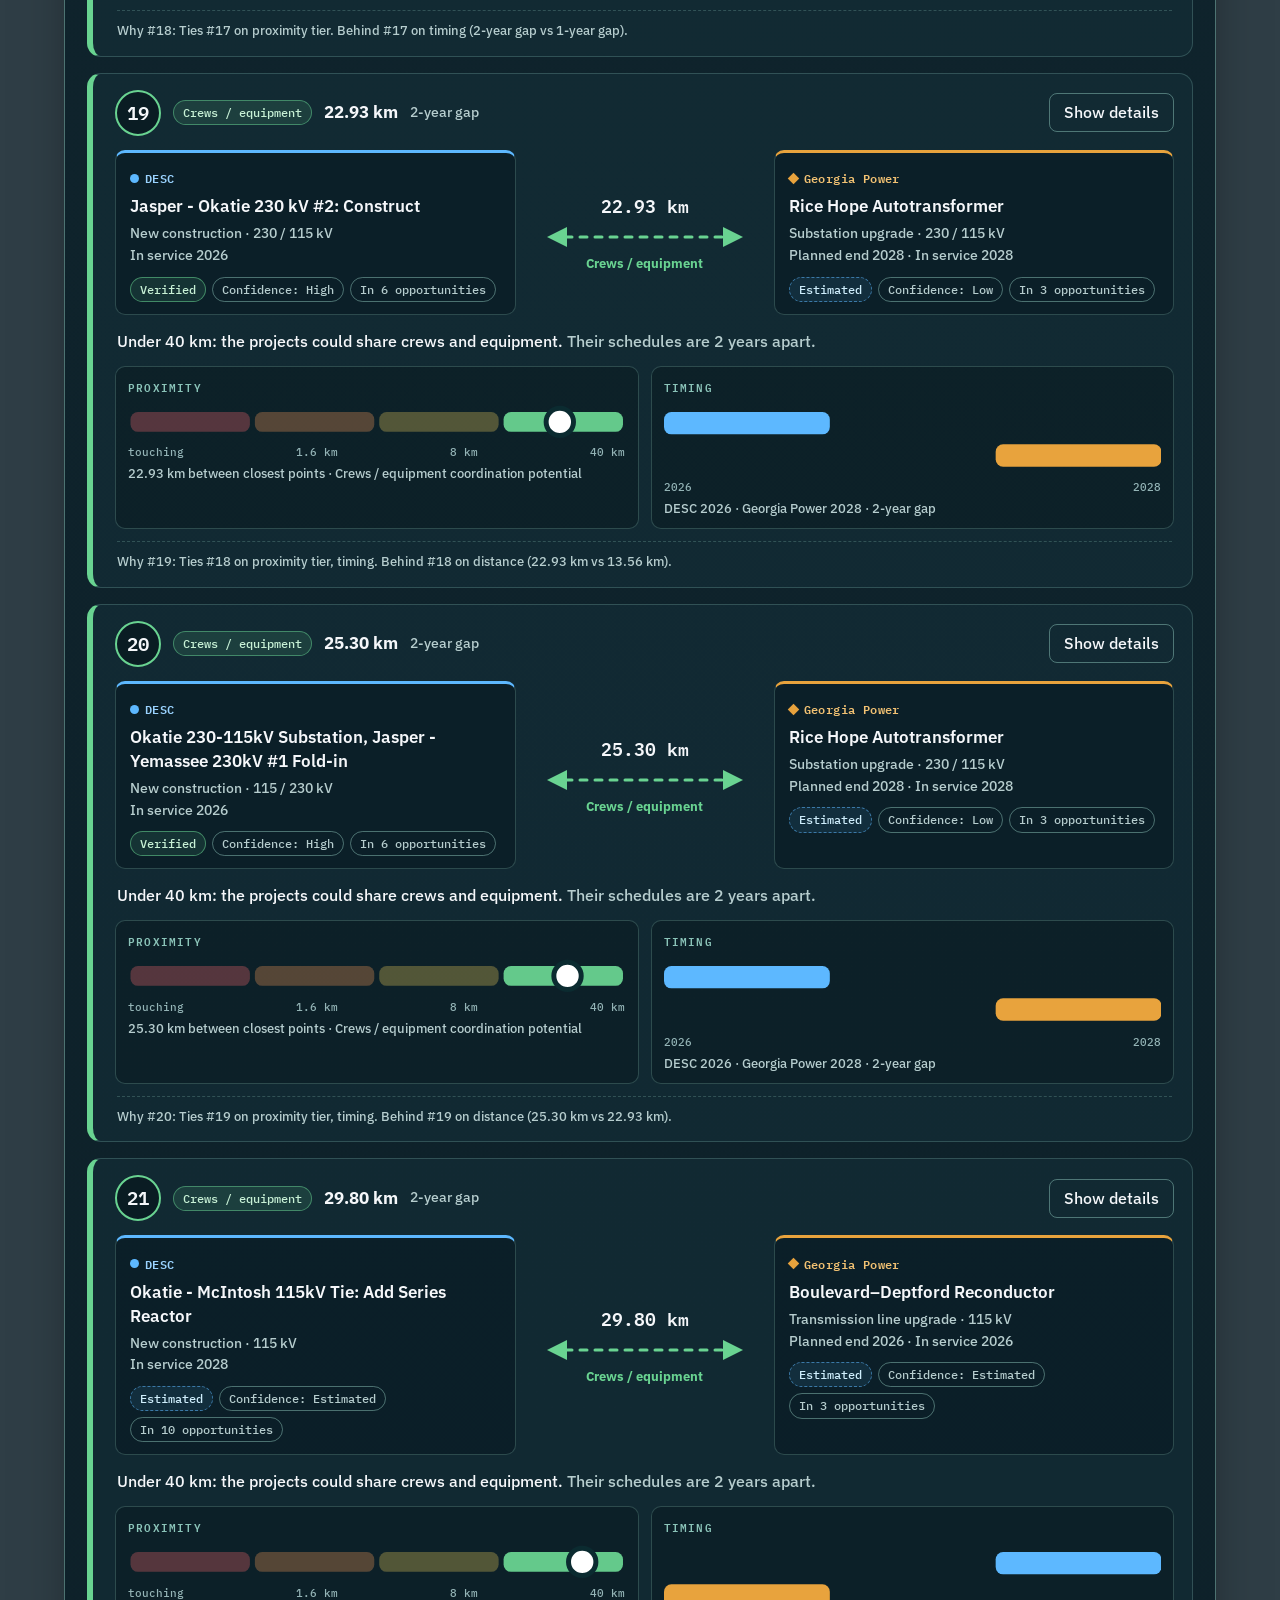
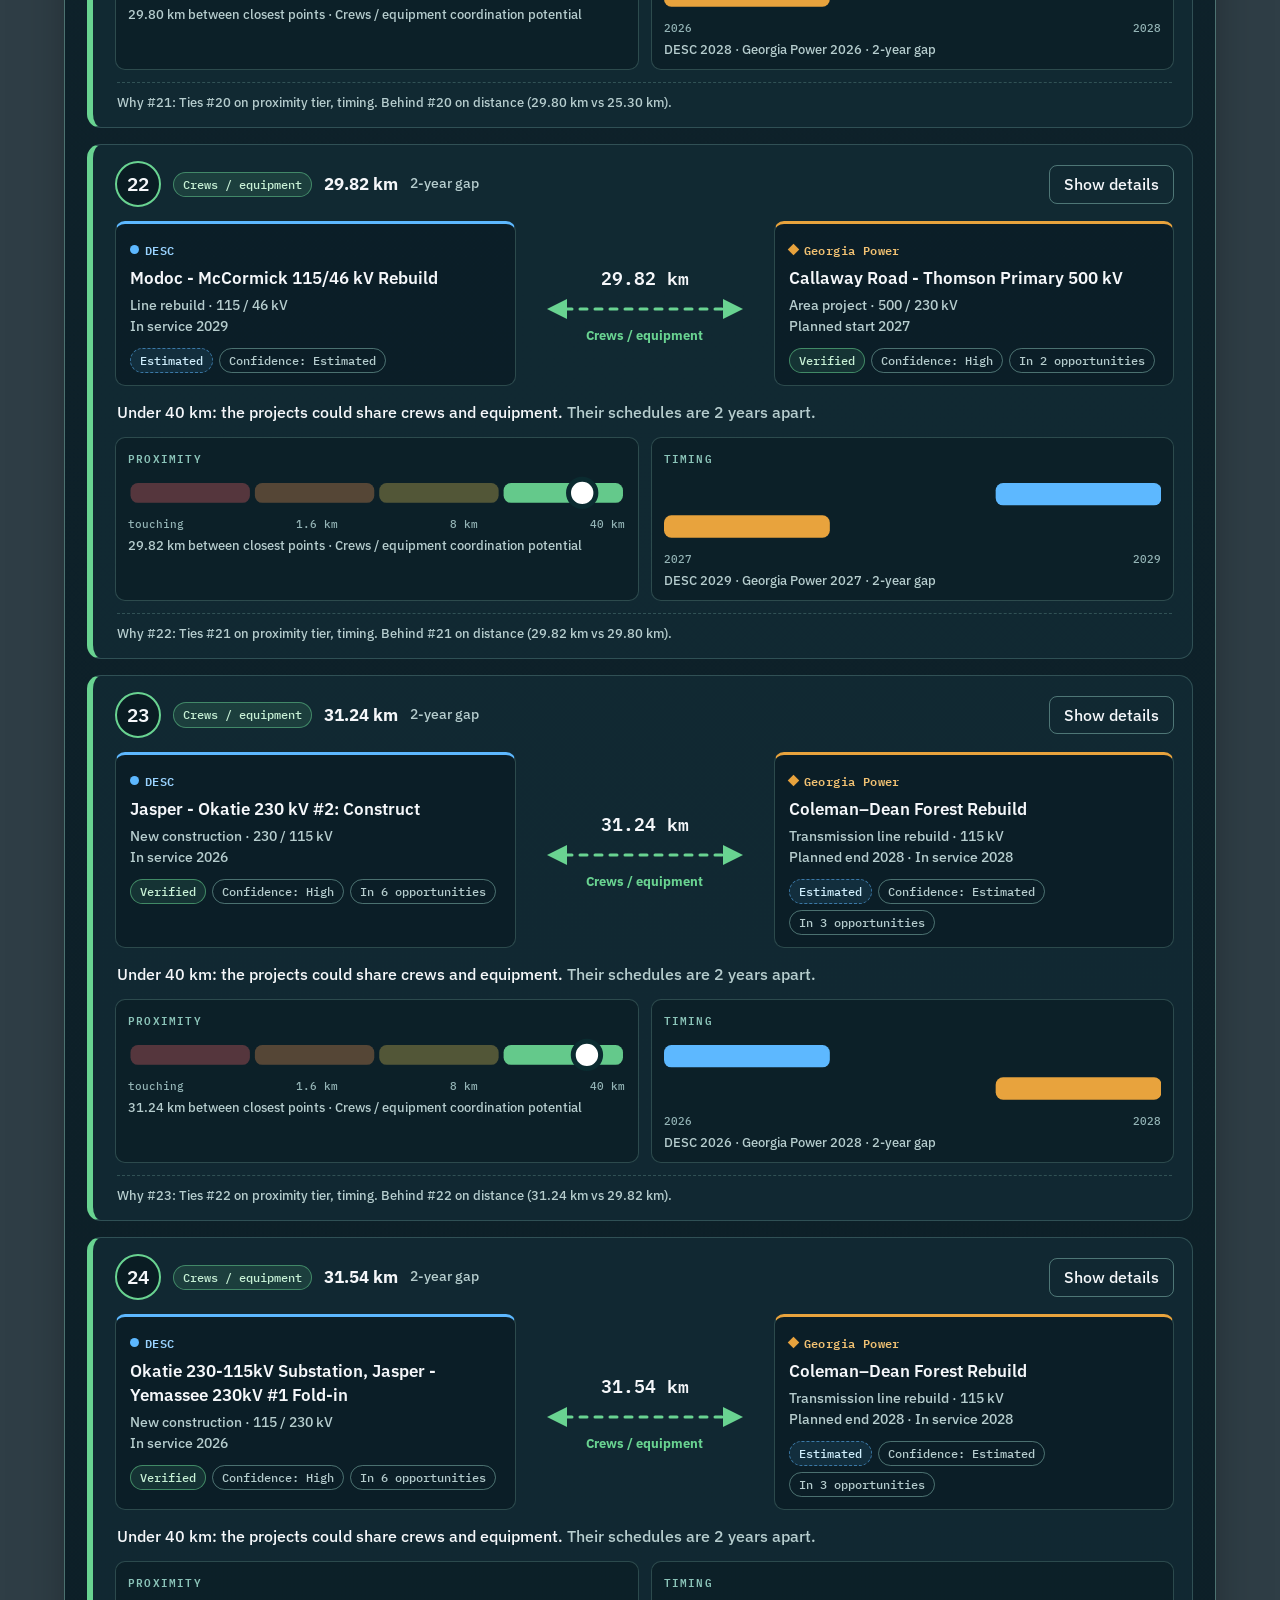
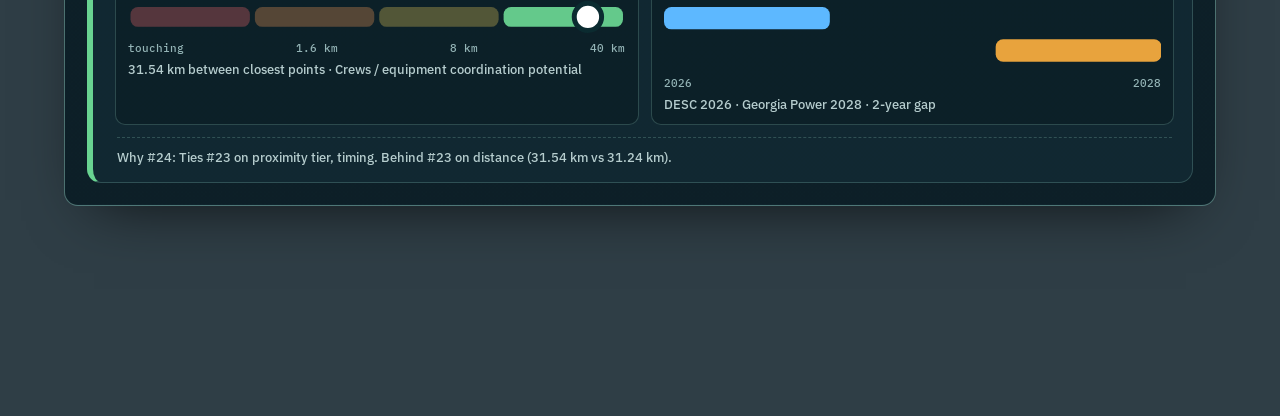
==== commit f6959a74: "Build nationwide intelligence explorer and historical planning tools" ====
--- a/project-discovery.html
+++ b/project-discovery.html
@@ -23,8 +23,9 @@
   <header class="pd-header">
     <a class="pd-brand" href="./index.html" aria-label="GridLock overview"><span class="pd-mark" aria-hidden="true"><i></i><i></i><i></i><i></i></span>GRIDLOCK</a>
     <nav class="pd-nav" aria-label="Main navigation">
+      <a href="./nationwide.html">National intelligence</a>
       <a href="./index.html">Overview</a>
-      <a href="./index.html#radar">Coordination Radar</a>
+      <a href="./index.html?view=radar">Coordination Radar</a>
       <a href="./project-explorer.html">Projects</a>
       <a href="./project-discovery.html" aria-current="page">Leaderboard</a>
       <a href="./index.html#methodology">Methodology</a>
--- a/ai-analyst.css
+++ b/ai-analyst.css
@@ -89,3 +89,6 @@
 .ai-panel :focus-visible { outline:2px solid #227d88; }
 @keyframes ai-gradient { 0%,100% { background-position:0% 50%; } 50% { background-position:100% 50%; } }
 @media(prefers-reduced-motion:reduce) { .ai-panel,.ai-launch,.ai-message { animation:none; } .ai-launch,.ai-send { transition:none; } }
+
+/* Reserve document-end space for the fixed launcher on every integrated page. */
+body:has(> .ai-launch) { height:auto; min-height:100vh; padding-bottom:calc(120px + env(safe-area-inset-bottom, 0px)); }
